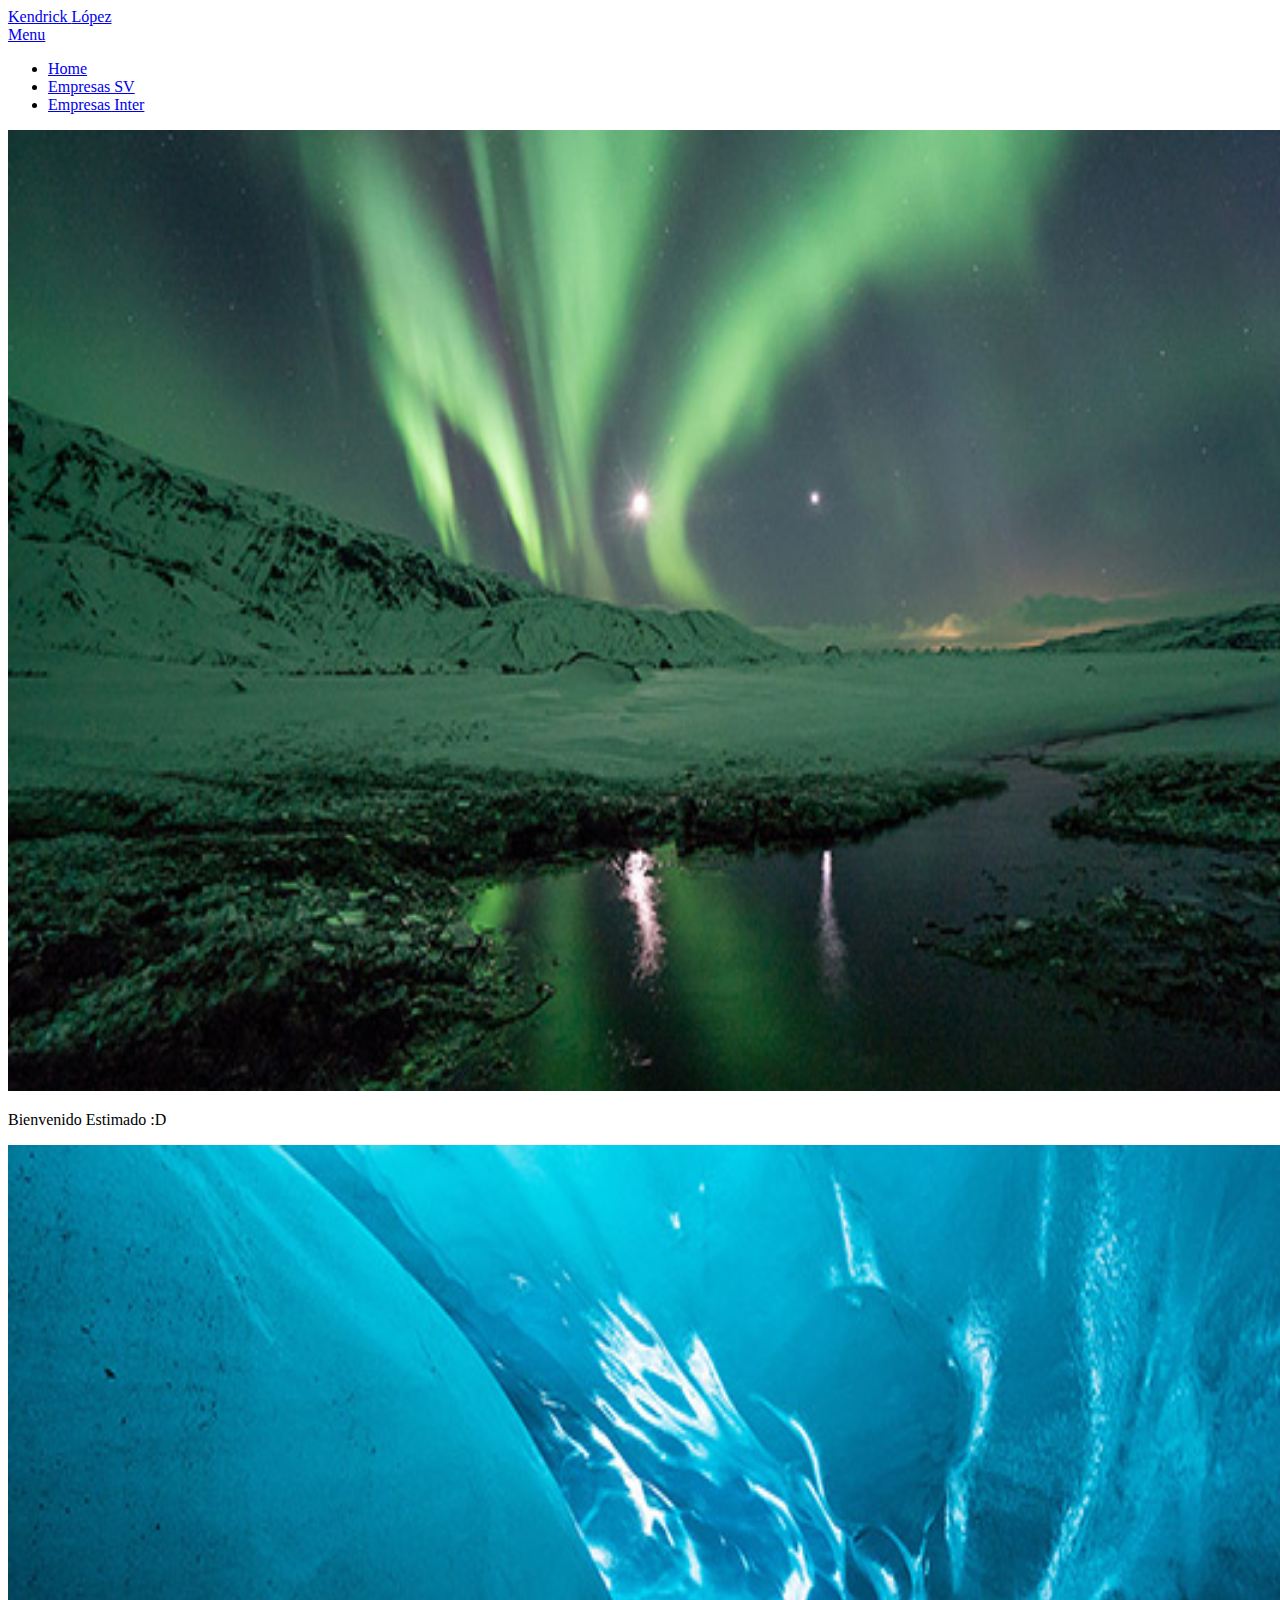
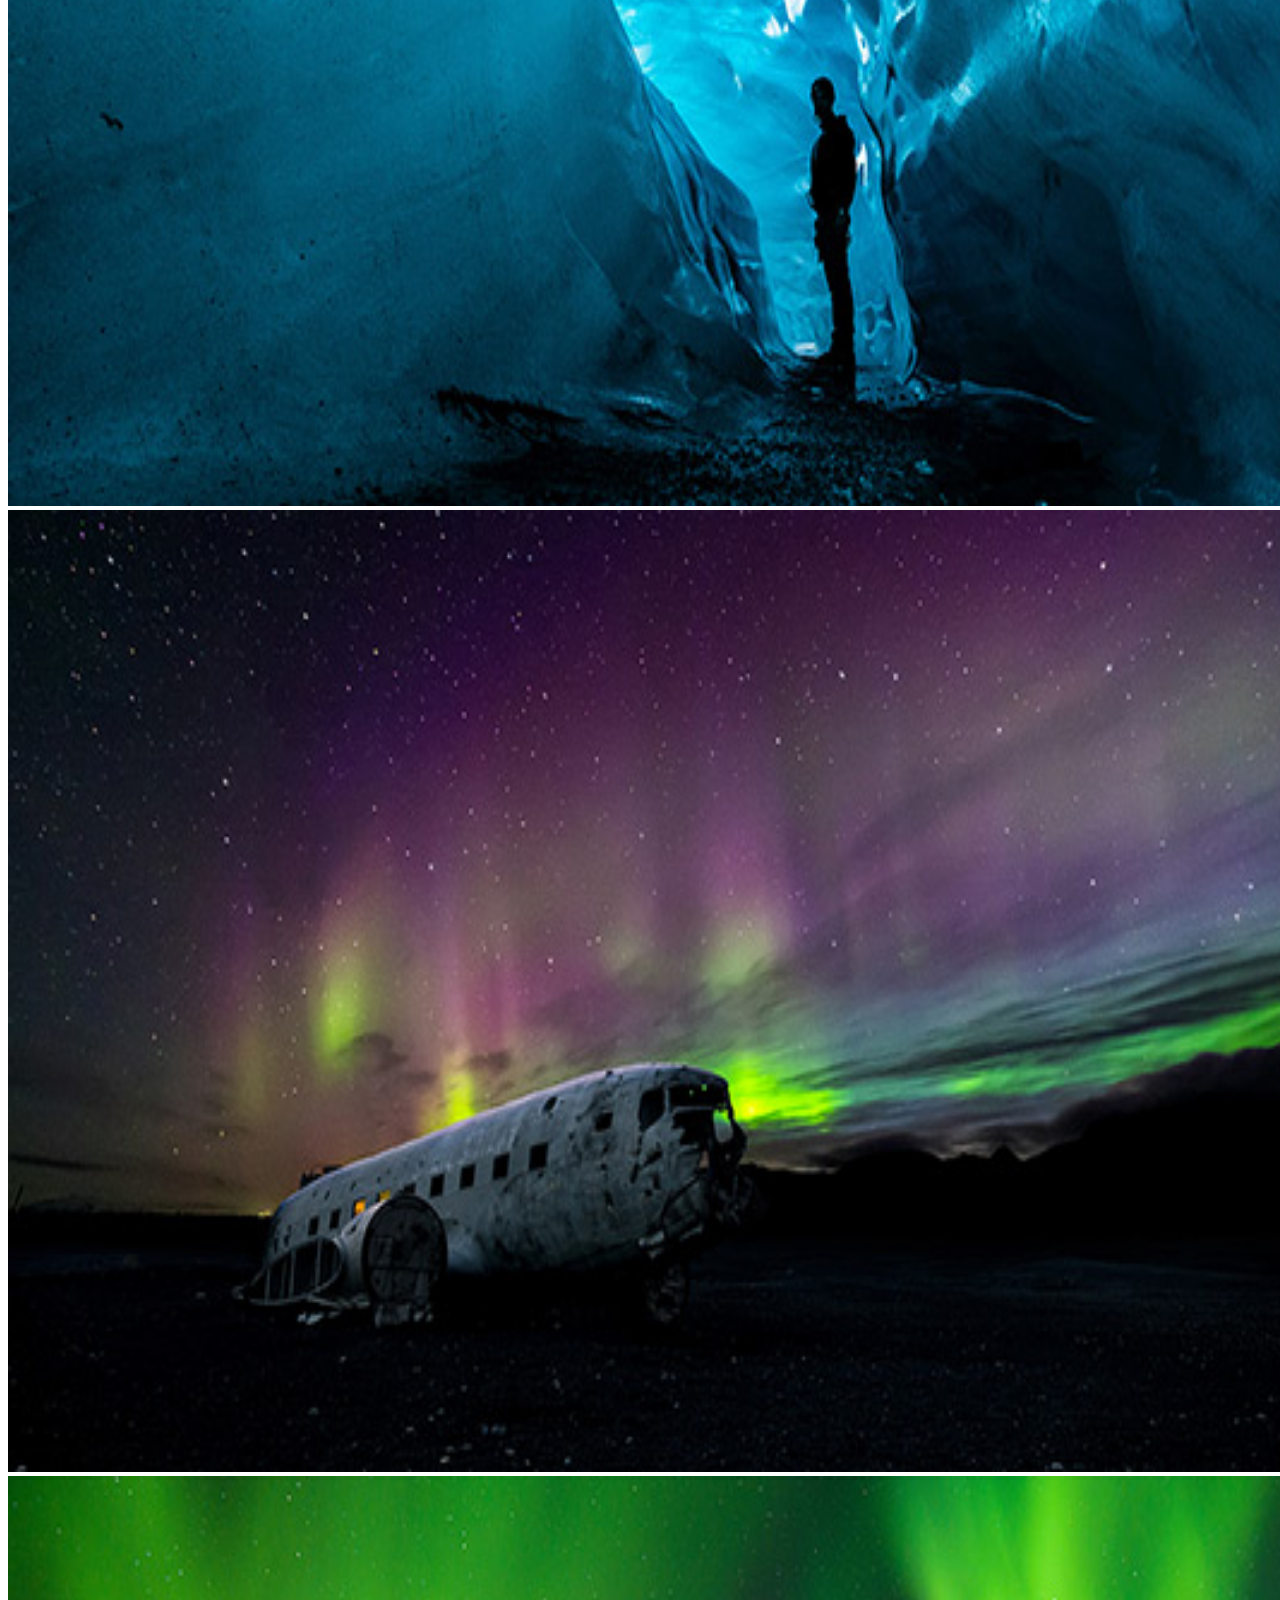
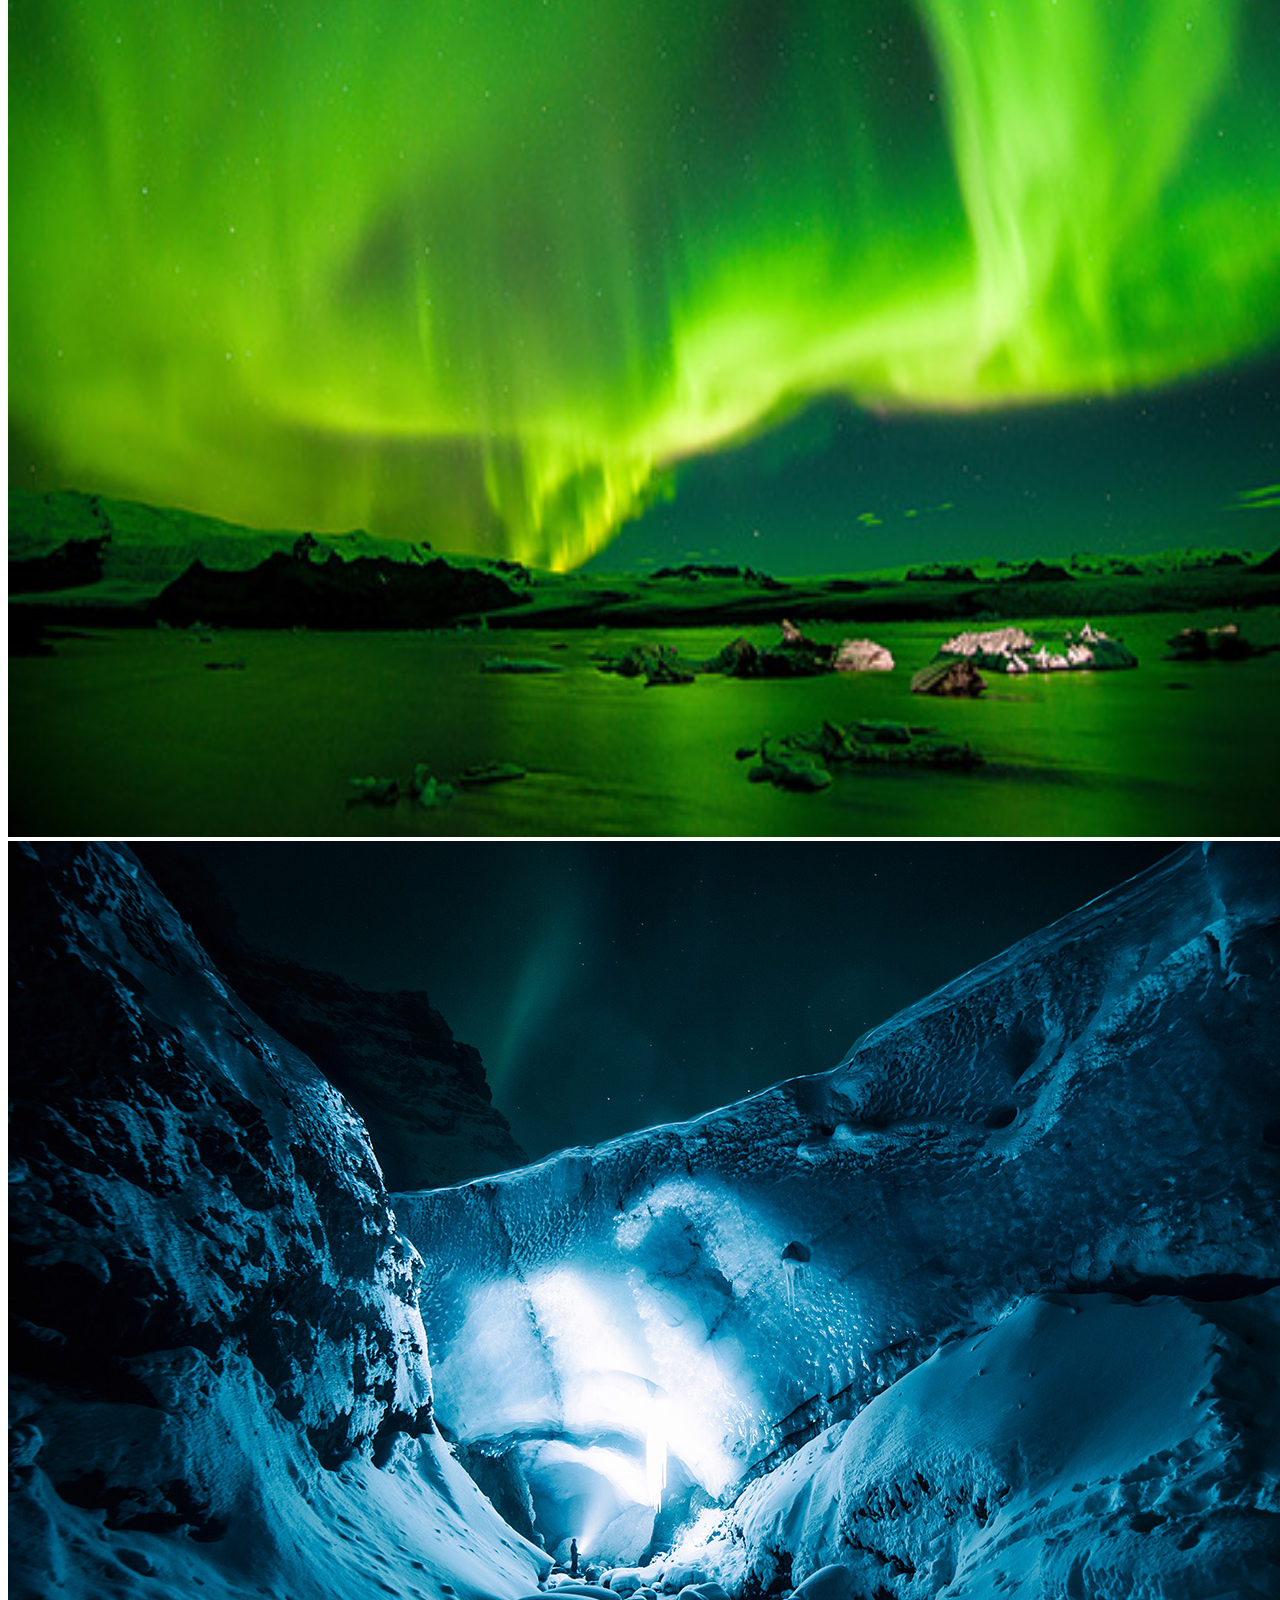
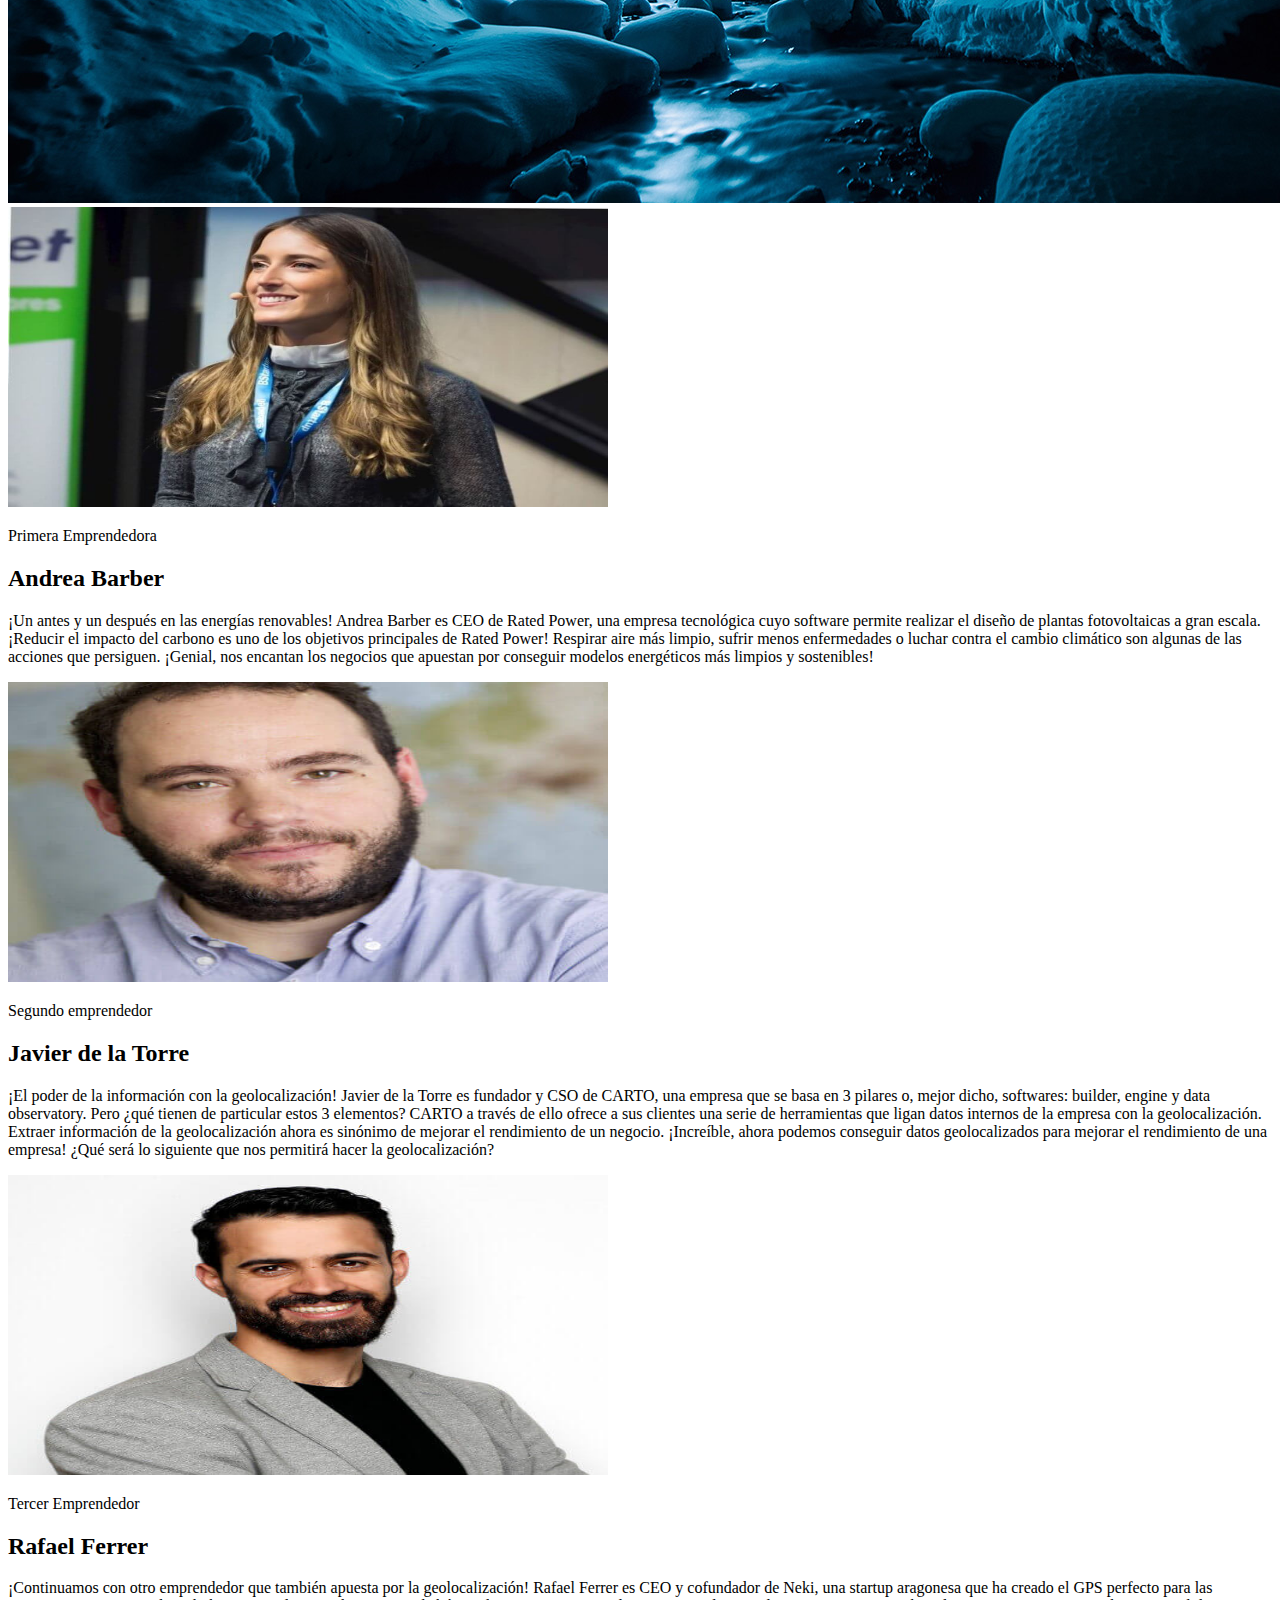
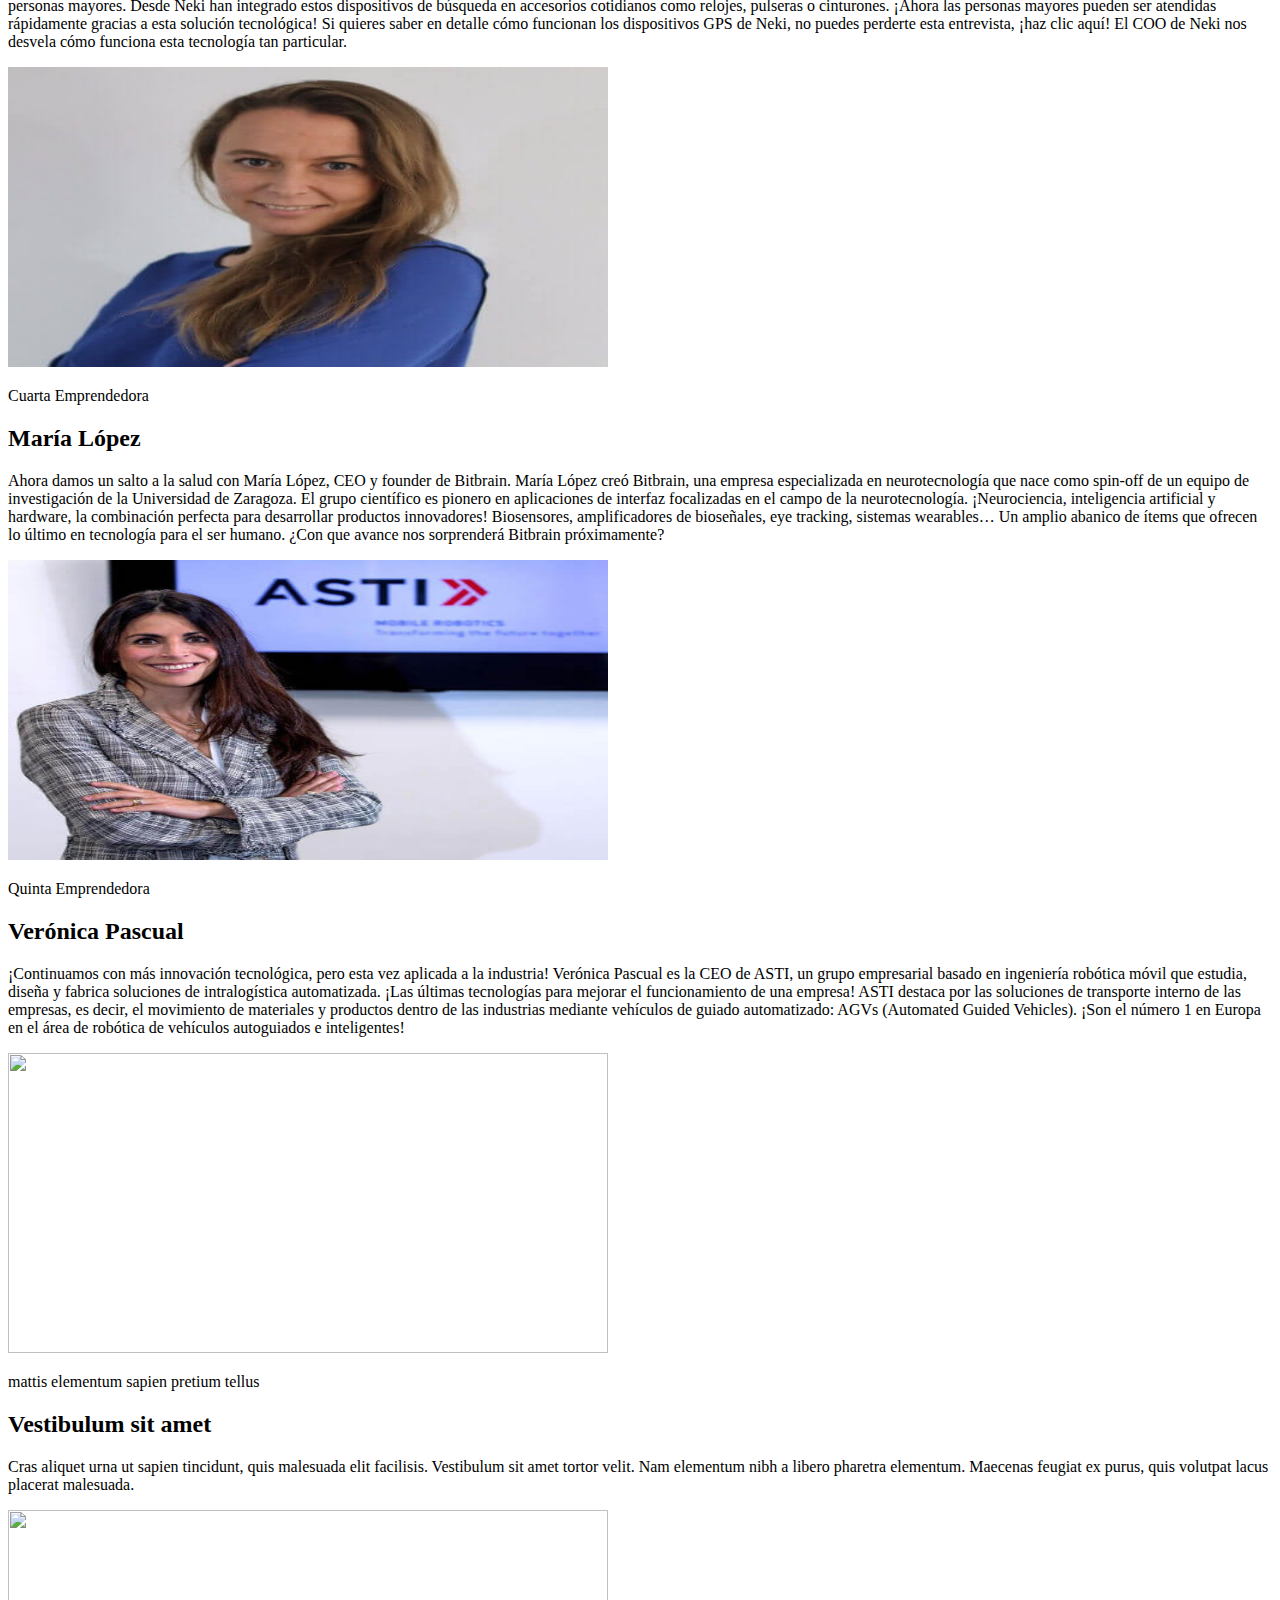
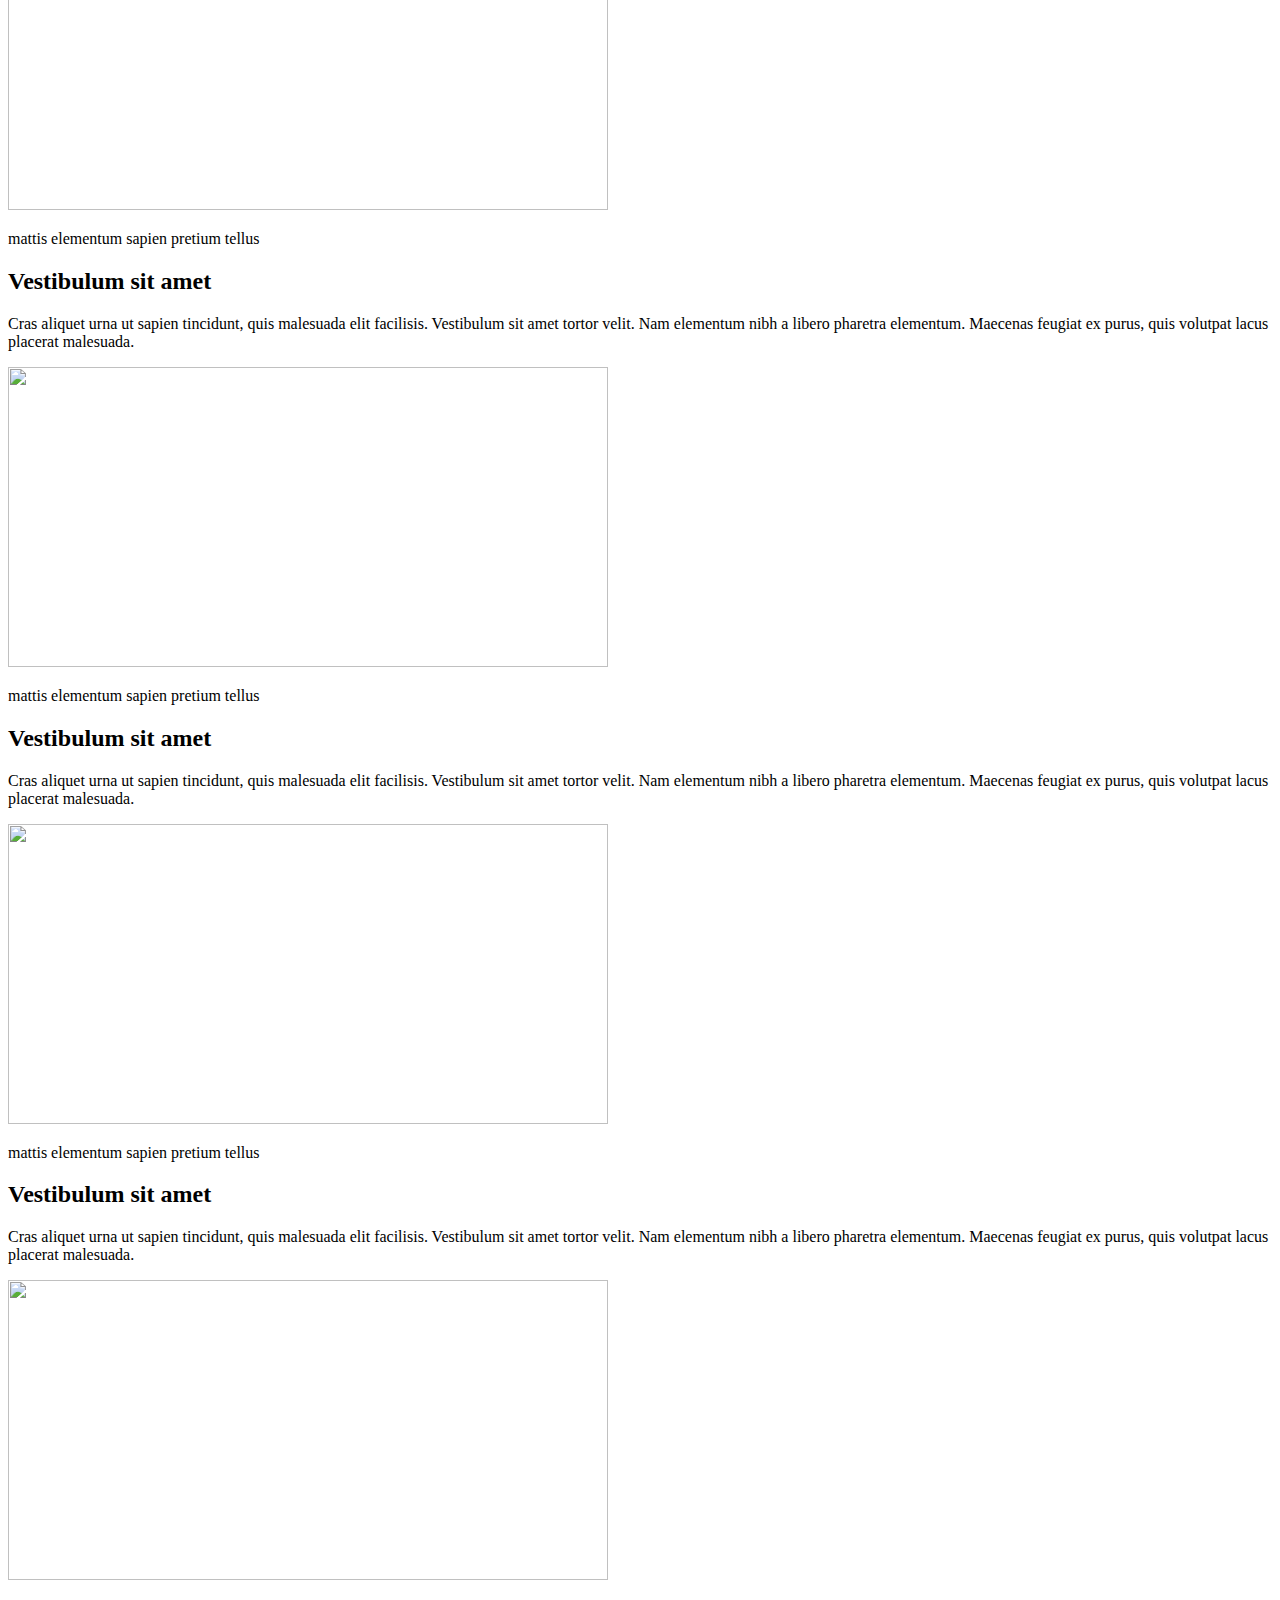
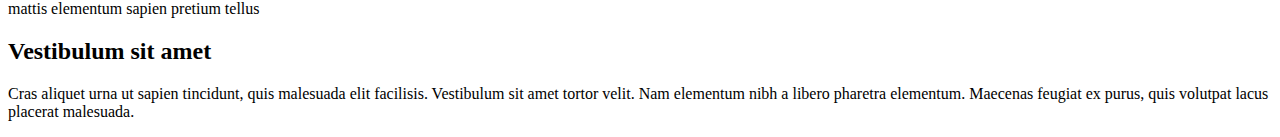
==== index.html @ 0a49c9c1 "Agregue 5 emprendedores" ====
<!DOCTYPE html>
<html lang="en">
<head>
    <meta charset="UTF-8">
    <meta name="viewport" content="width=device-width, initial-scale=1.0">
    <title>Perfil 1</title>
</head>
<body>
    <!-- Header -->
			<header id="header" class="alt"><div class="logo"><a href="index.html">Kendrick <span>López</span></a></div>
				<a href="#menu">Menu</a>
			</header><!-- Nav --><nav id="menu"><ul class="links"><li><a href="index.html">Home</a></li>
					<li><a href="empresasSv.html">Empresas SV</a></li>
					<li><a href="empresarInter.html">Empresas Inter</a></li>
				</ul></nav><!-- Banner --><section class="banner full"><article><img src="img/pic01.jpg" alt="" width="1440" height="961"><div class="inner">
						<header><p>Bienvenido Estimado :D</p>
						</header></div>
				</article><article><img src="img/pic02.jpg" alt="" width="1440" height="961"><div class="inner">
						</div>
				</article><article><img src="img/pic03.jpg" alt="" width="1440" height="962"><div class="inner">
						</div>
				</article><article><img src="img/pic04.jpg" alt="" width="1440" height="961"><div class="inner">
						</div>
				</article><article><img src="img/slide05.jpg" alt="" width="1440" height="962"><div class="inner">
						</div>
				</article></section><!-- One --><section id="one" class="wrapper style2"><div class="inner">
					<div class="grid-style">

						<div>
							<div class="box">
								<div class="image fit">
									<img src="img/andrea.jpg" alt="" width="600" height="300"></div>
								<div class="content">
									<header class="align-center"><p>Primera Emprendedora</p>
										<h2>Andrea Barber</h2>

									</header><p> ¡Un antes y un después en las energías renovables!

                                        Andrea Barber es CEO de Rated Power, una empresa tecnológica cuyo software permite realizar el diseño de plantas fotovoltaicas a gran escala.
                                        
                                        ¡Reducir el impacto del carbono es uno de los objetivos principales de Rated Power! Respirar aire más limpio, sufrir menos enfermedades o luchar contra el cambio climático son algunas de las acciones que persiguen.
                                        
                                        ¡Genial, nos encantan los negocios que apuestan por conseguir modelos energéticos más limpios y sostenibles!</p>
									<footer class="align-center">
									</footer></div>
							</div>
						</div>

						<div>
							<div class="box">
								<div class="image fit">
									<img src="img/javier.jpg" alt="" width="600" height="300"></div>
								<div class="content">
									<header class="align-center"><p>Segundo emprendedor</p>
										<h2>Javier de la Torre</h2>
									</header><p> ¡El poder de la información con la geolocalización!

                                        Javier de la Torre es fundador y CSO de CARTO, una empresa que se basa en 3 pilares o, mejor dicho, softwares: builder, engine y data observatory.
                                        
                                        Pero ¿qué tienen de particular estos 3 elementos? CARTO a través de ello ofrece a sus clientes una serie de herramientas que ligan datos internos de la empresa con la geolocalización.
                                        
                                        Extraer información de la geolocalización ahora es sinónimo de mejorar el rendimiento de un negocio.
                                        
                                        ¡Increíble, ahora podemos conseguir datos geolocalizados para mejorar el rendimiento de una empresa!
                                        
                                        ¿Qué será lo siguiente que nos permitirá hacer la geolocalización?</p>
									<footer class="align-center">
									</footer></div>
							</div>
						</div>

                        <div>
							<div class="box">
								<div class="image fit">
									<img src="img/rafael.jpg" alt="" width="600" height="300"></div>
								<div class="content">
									<header class="align-center"><p>Tercer Emprendedor</p>
										<h2>Rafael Ferrer</h2>
									</header><p> ¡Continuamos con otro emprendedor que también apuesta por la geolocalización!

                                        Rafael Ferrer es CEO y cofundador de Neki, una startup aragonesa que ha creado el GPS perfecto para las personas mayores.
                                        
                                        Desde Neki han integrado estos dispositivos de búsqueda en accesorios cotidianos como relojes, pulseras o cinturones.
                                        
                                        ¡Ahora las personas mayores pueden ser atendidas rápidamente gracias a esta solución tecnológica!
                                        
                                        Si quieres saber en detalle cómo funcionan los dispositivos GPS de Neki, no puedes perderte esta entrevista, ¡haz clic aquí! El COO de Neki nos desvela cómo funciona esta tecnología tan particular.</p>
									<footer class="align-center">
									</footer></div>
							</div>
						</div>

                        <div>
							<div class="box">
								<div class="image fit">
									<img src="img/María.jpg" alt="" width="600" height="300"></div>
								<div class="content">
									<header class="align-center"><p>Cuarta Emprendedora</p>
										<h2>María López</h2>
									</header><p> Ahora damos un salto a la salud con María López, CEO y founder de Bitbrain.

                                        María López creó Bitbrain, una empresa especializada en neurotecnología que nace como spin-off de un equipo de investigación de la Universidad de Zaragoza.
                                        
                                        El grupo científico es pionero en aplicaciones de interfaz focalizadas en el campo de la neurotecnología.
                                        
                                        ¡Neurociencia, inteligencia artificial y hardware, la combinación perfecta para desarrollar productos innovadores!
                                        
                                        Biosensores, amplificadores de bioseñales, eye tracking, sistemas wearables… Un amplio abanico de ítems que ofrecen lo último en tecnología para el ser humano.
                                        
                                        ¿Con que avance nos sorprenderá Bitbrain próximamente?</p>
									<footer class="align-center">
									</footer></div>
							</div>
						</div>

                        <div>
							<div class="box">
								<div class="image fit">
									<img src="img/Veronica.jpg" alt="" width="600" height="300"></div>
								<div class="content">
									<header class="align-center"><p>Quinta Emprendedora</p>
										<h2>Verónica Pascual</h2>
									</header><p> ¡Continuamos con más innovación tecnológica, pero esta vez aplicada a la industria!

                                        Verónica Pascual es la CEO de ASTI, un grupo empresarial basado en ingeniería robótica móvil que estudia, diseña y fabrica soluciones de intralogística automatizada.
                                        
                                        ¡Las últimas tecnologías para mejorar el funcionamiento de una empresa!
                                        
                                        ASTI destaca por las soluciones de transporte interno de las empresas, es decir, el movimiento de materiales y productos dentro de las industrias mediante vehículos de guiado automatizado: AGVs (Automated Guided Vehicles).
                                        
                                        ¡Son el número 1 en Europa en el área de robótica de vehículos autoguiados e inteligentes!</p>
									<footer class="align-center">
									</footer></div>
							</div>
						</div>

                        <div>
							<div class="box">
								<div class="image fit">
									<img src="images/pic03.jpg" alt="" width="600" height="300"></div>
								<div class="content">
									<header class="align-center"><p>mattis elementum sapien pretium tellus</p>
										<h2>Vestibulum sit amet</h2>
									</header><p> Cras aliquet urna ut sapien tincidunt, quis malesuada elit facilisis. Vestibulum sit amet tortor velit. Nam elementum nibh a libero pharetra elementum. Maecenas feugiat ex purus, quis volutpat lacus placerat malesuada.</p>
									<footer class="align-center">
									</footer></div>
							</div>
						</div>

                        <div>
							<div class="box">
								<div class="image fit">
									<img src="images/pic03.jpg" alt="" width="600" height="300"></div>
								<div class="content">
									<header class="align-center"><p>mattis elementum sapien pretium tellus</p>
										<h2>Vestibulum sit amet</h2>
									</header><p> Cras aliquet urna ut sapien tincidunt, quis malesuada elit facilisis. Vestibulum sit amet tortor velit. Nam elementum nibh a libero pharetra elementum. Maecenas feugiat ex purus, quis volutpat lacus placerat malesuada.</p>
									<footer class="align-center">
									</footer></div>
							</div>
						</div>

                        <div>
							<div class="box">
								<div class="image fit">
									<img src="images/pic03.jpg" alt="" width="600" height="300"></div>
								<div class="content">
									<header class="align-center"><p>mattis elementum sapien pretium tellus</p>
										<h2>Vestibulum sit amet</h2>
									</header><p> Cras aliquet urna ut sapien tincidunt, quis malesuada elit facilisis. Vestibulum sit amet tortor velit. Nam elementum nibh a libero pharetra elementum. Maecenas feugiat ex purus, quis volutpat lacus placerat malesuada.</p>
									<footer class="align-center">
									</footer></div>
							</div>
						</div>

                        <div>
							<div class="box">
								<div class="image fit">
									<img src="images/pic03.jpg" alt="" width="600" height="300"></div>
								<div class="content">
									<header class="align-center"><p>mattis elementum sapien pretium tellus</p>
										<h2>Vestibulum sit amet</h2>
									</header><p> Cras aliquet urna ut sapien tincidunt, quis malesuada elit facilisis. Vestibulum sit amet tortor velit. Nam elementum nibh a libero pharetra elementum. Maecenas feugiat ex purus, quis volutpat lacus placerat malesuada.</p>
									<footer class="align-center">
									</footer></div>
							</div>
						</div>

                        <div>
							<div class="box">
								<div class="image fit">
									<img src="images/pic03.jpg" alt="" width="600" height="300"></div>
								<div class="content">
									<header class="align-center"><p>mattis elementum sapien pretium tellus</p>
										<h2>Vestibulum sit amet</h2>
									</header><p> Cras aliquet urna ut sapien tincidunt, quis malesuada elit facilisis. Vestibulum sit amet tortor velit. Nam elementum nibh a libero pharetra elementum. Maecenas feugiat ex purus, quis volutpat lacus placerat malesuada.</p>
									<footer class="align-center">
									</footer></div>
							</div>
						</div>

					</div>
				</div>
			</section>
</body>
</html>
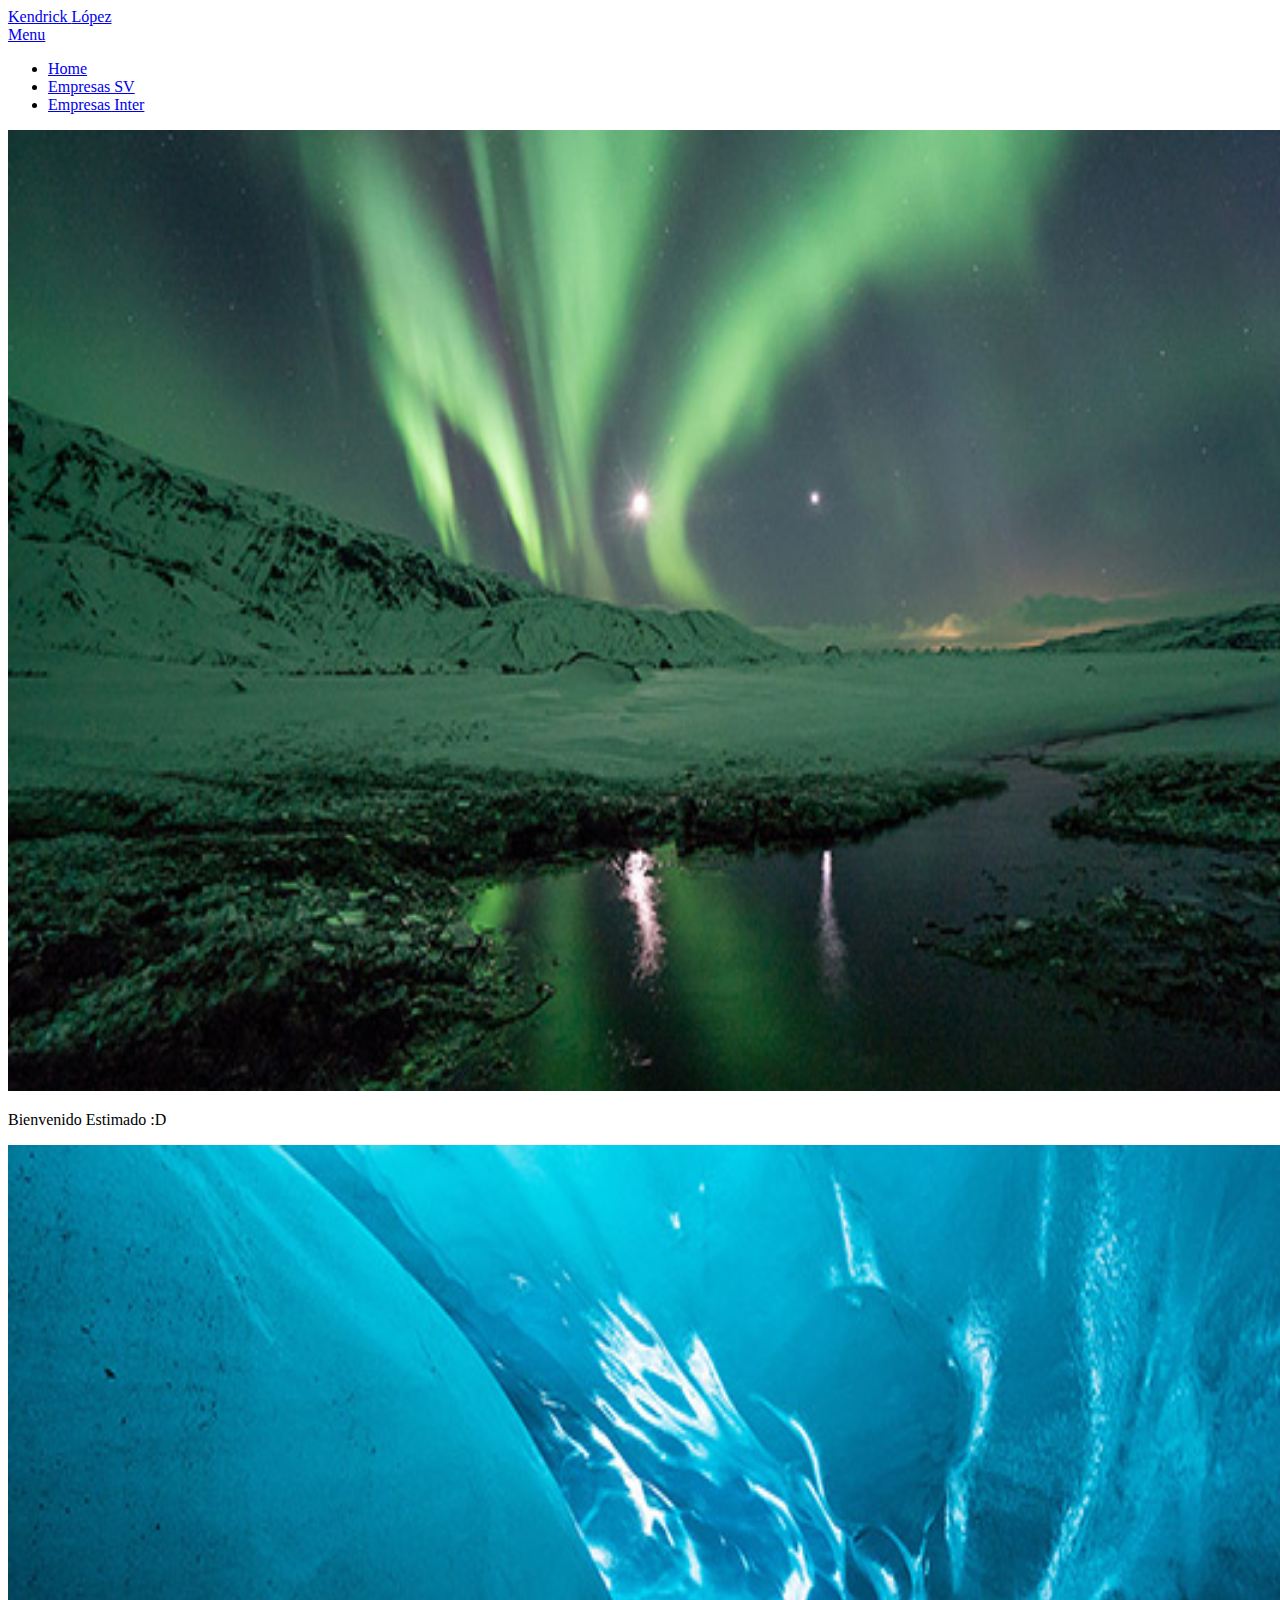
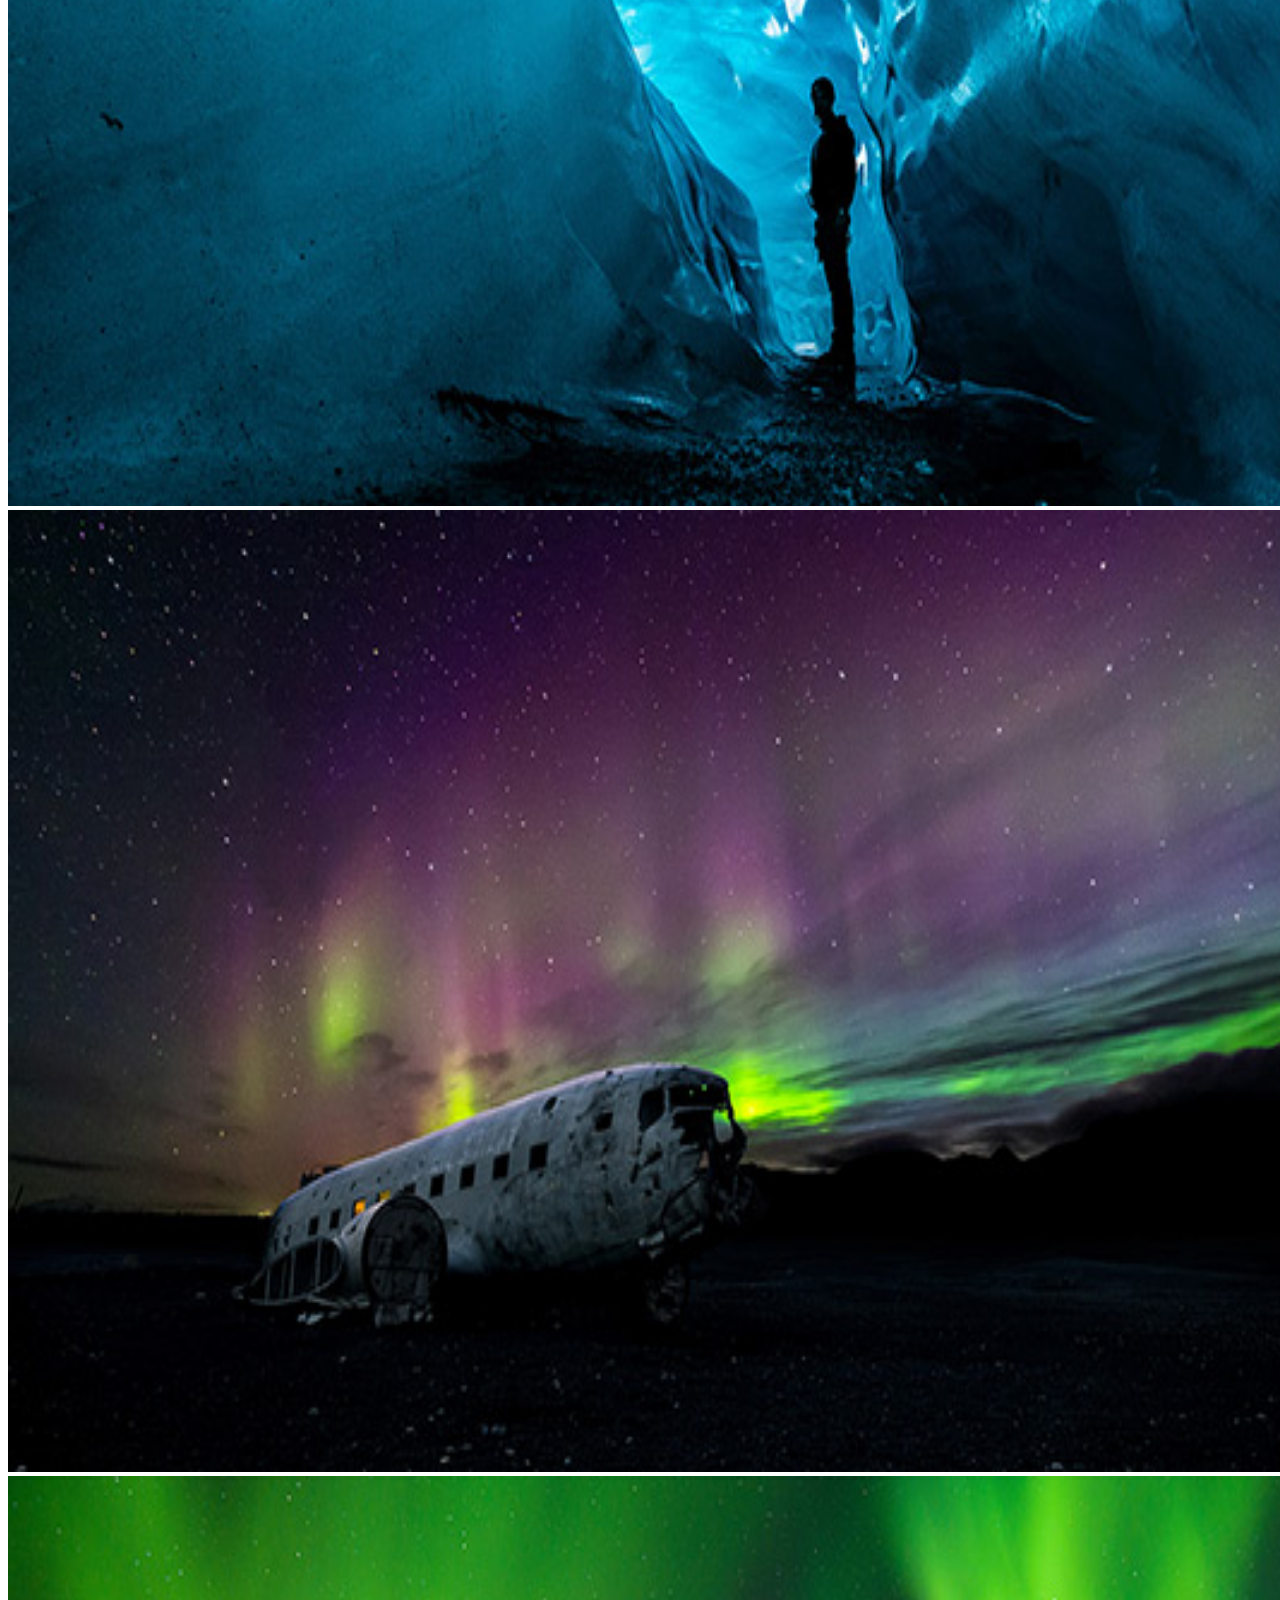
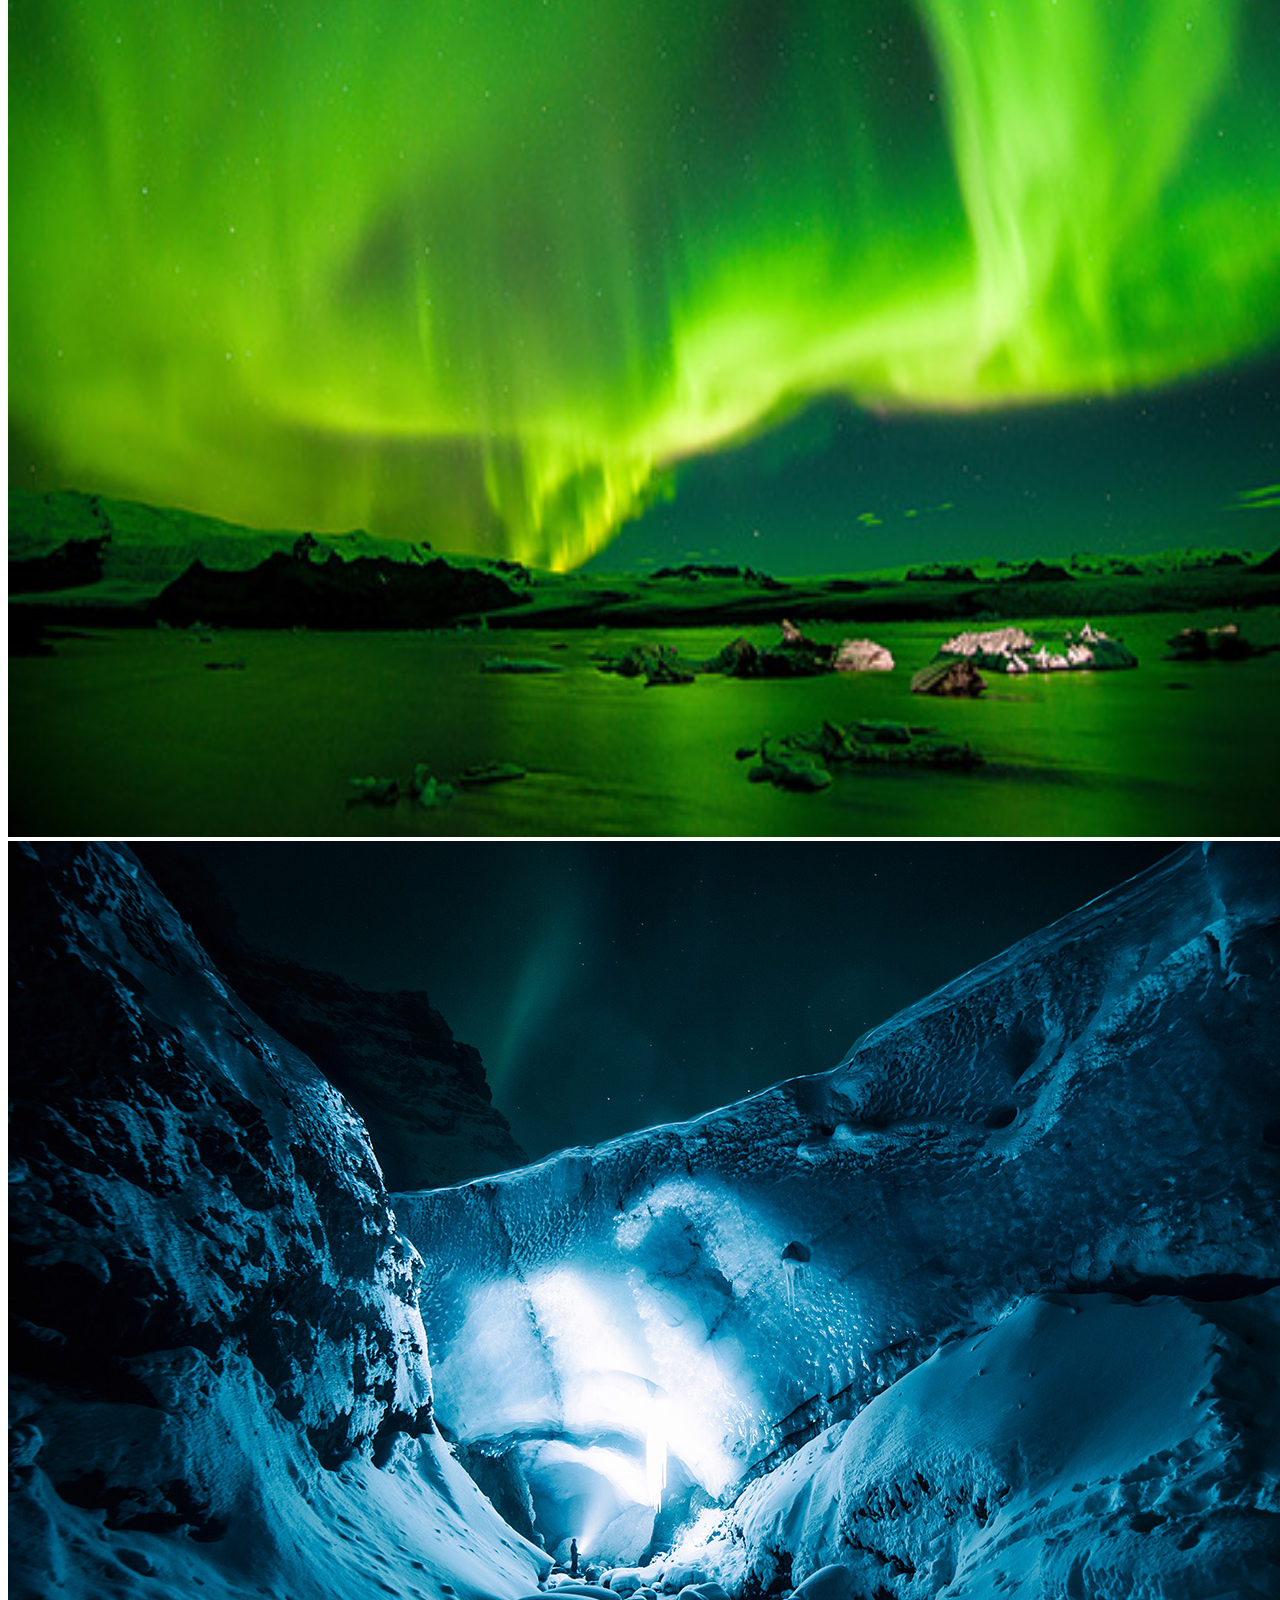
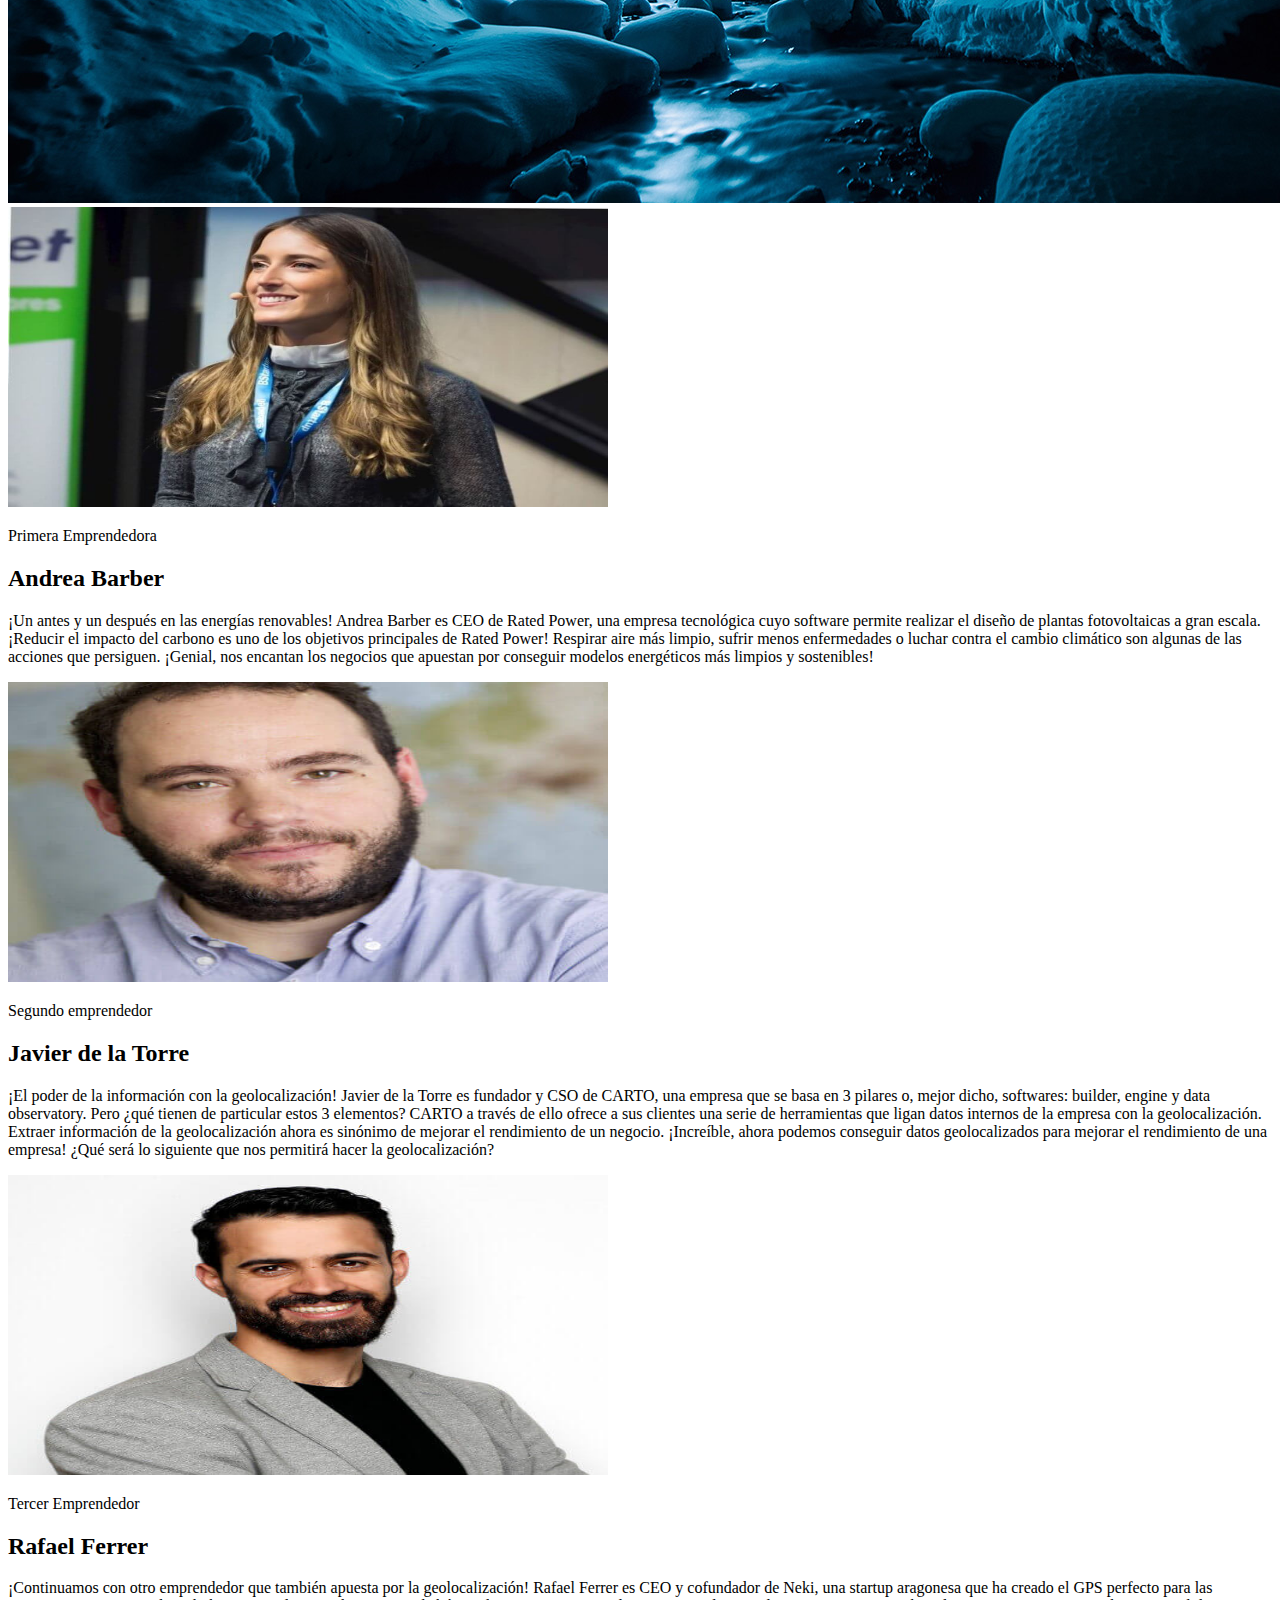
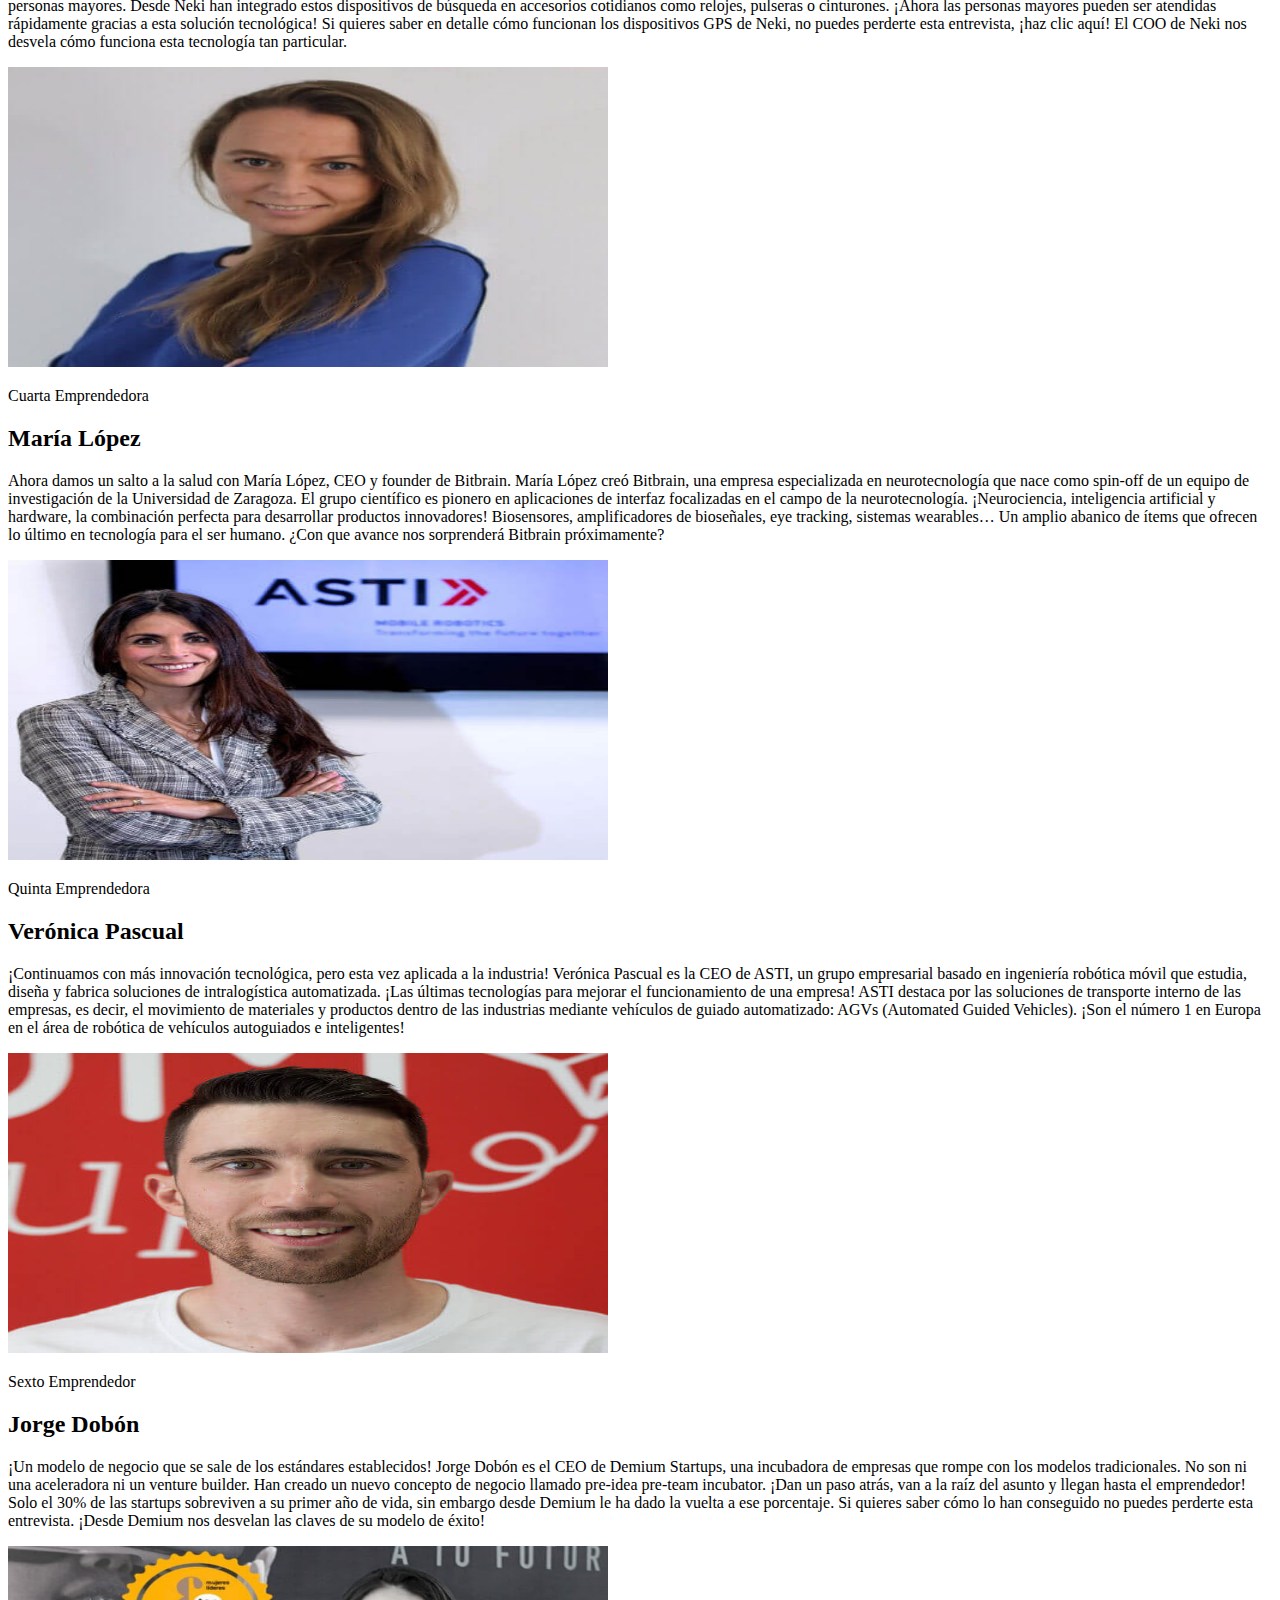
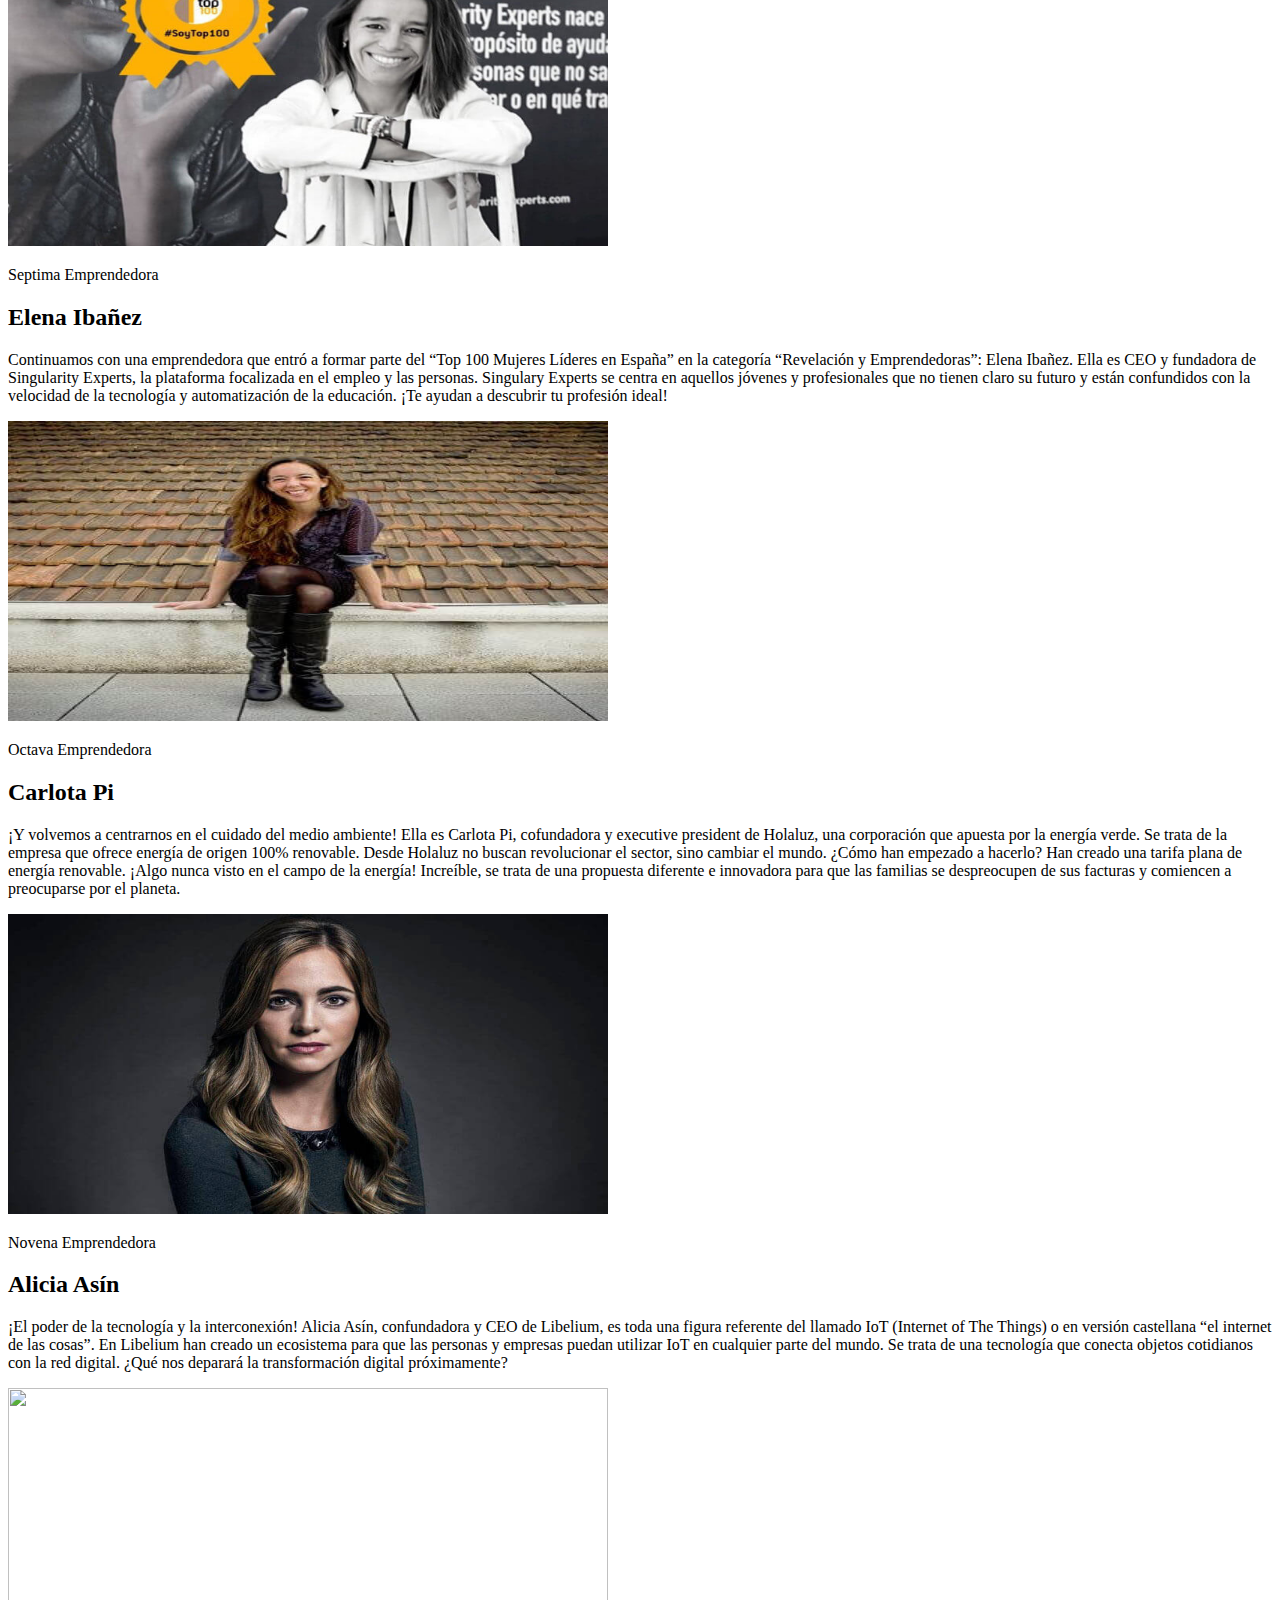
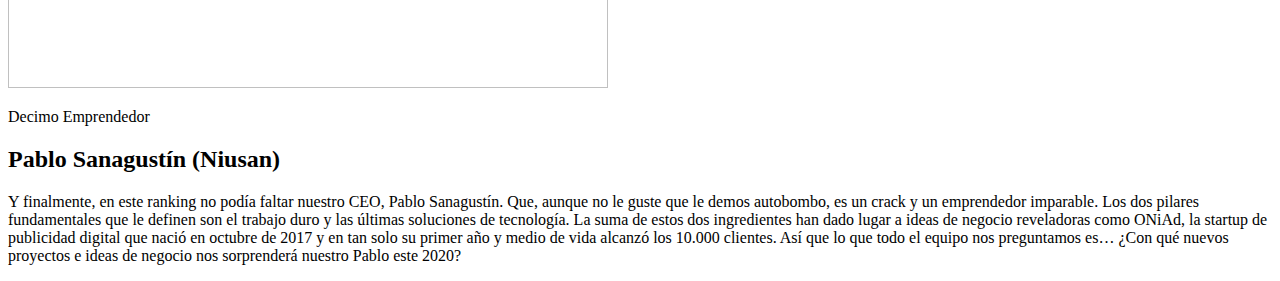
==== commit 0e652e4e: "Agregue otros 5 Emp" ====
--- a/index.html
+++ b/index.html
@@ -137,63 +137,97 @@
                         <div>
 							<div class="box">
 								<div class="image fit">
+									<img src="img/jorge.jpg" alt="" width="600" height="300"></div>
+								<div class="content">
+									<header class="align-center"><p>Sexto Emprendedor</p>
+										<h2>Jorge Dobón</h2>
+									</header><p> ¡Un modelo de negocio que se sale de los estándares establecidos!
+
+                                        Jorge Dobón es el CEO de Demium Startups, una incubadora de empresas que rompe con los modelos tradicionales.
+                                        
+                                        No son ni una aceleradora ni un venture builder. Han creado un nuevo concepto de negocio llamado pre-idea pre-team incubator. ¡Dan un paso atrás, van a la raíz del asunto y llegan hasta el emprendedor!
+                                        
+                                        Solo el 30% de las startups sobreviven a su primer año de vida, sin embargo desde Demium le ha dado la vuelta a ese porcentaje.
+                                        
+                                        Si quieres saber cómo lo han conseguido no puedes perderte esta entrevista. ¡Desde Demium nos desvelan las claves de su modelo de éxito!</p>
+									<footer class="align-center">
+									</footer></div>
+							</div>
+						</div>
+
+                        <div>
+							<div class="box">
+								<div class="image fit">
+									<img src="img/Elena.jpg" alt="" width="600" height="300"></div>
+								<div class="content">
+									<header class="align-center"><p>Septima Emprendedora</p>
+										<h2>Elena Ibañez</h2>
+									</header><p> Continuamos con una emprendedora que entró a formar parte del “Top 100 Mujeres Líderes en España” en la categoría “Revelación y Emprendedoras”: Elena Ibañez.
+
+                                        Ella es CEO y fundadora de Singularity Experts, la plataforma focalizada en el empleo y las personas.
+                                        
+                                        Singulary Experts se centra en aquellos jóvenes y profesionales que no tienen claro su futuro y están confundidos con la velocidad de la tecnología y automatización de la educación. ¡Te ayudan a descubrir tu profesión ideal!</p>
+									<footer class="align-center">
+									</footer></div>
+							</div>
+						</div>
+
+                        <div>
+							<div class="box">
+								<div class="image fit">
+									<img src="img/Carlota.jpeg" alt="" width="600" height="300"></div>
+								<div class="content">
+									<header class="align-center"><p>Octava Emprendedora</p>
+										<h2>Carlota Pi</h2>
+									</header><p> ¡Y volvemos a centrarnos en el cuidado del medio ambiente!
+
+                                        Ella es Carlota Pi, cofundadora y executive president de Holaluz, una corporación que apuesta por la energía verde.
+                                        
+                                        Se trata de la empresa que ofrece energía de origen 100% renovable.
+                                        
+                                        Desde Holaluz no buscan revolucionar el sector, sino cambiar el mundo.
+                                        
+                                        ¿Cómo han empezado a hacerlo? Han creado una tarifa plana de energía renovable. ¡Algo nunca visto en el campo de la energía!
+                                        
+                                        Increíble, se trata de una propuesta diferente e innovadora para que las familias se despreocupen de sus facturas y comiencen a preocuparse por el planeta.</p>
+									<footer class="align-center">
+									</footer></div>
+							</div>
+						</div>
+
+                        <div>
+							<div class="box">
+								<div class="image fit">
+									<img src="img/Alicia.jpg" alt="" width="600" height="300"></div>
+								<div class="content">
+									<header class="align-center"><p>Novena Emprendedora</p>
+										<h2>Alicia Asín</h2>
+									</header><p> ¡El poder de la tecnología y la interconexión!
+
+                                        Alicia Asín, confundadora y CEO de Libelium, es toda una figura referente del llamado IoT (Internet of The Things) o en versión castellana “el internet de las cosas”.
+                                        
+                                        En Libelium han creado un ecosistema para que las personas y empresas puedan utilizar IoT en cualquier parte del mundo. Se trata de una tecnología que conecta objetos cotidianos con la red digital.
+                                        
+                                        ¿Qué nos deparará la transformación digital próximamente?</p>
+									<footer class="align-center">
+									</footer></div>
+							</div>
+						</div>
+
+                        <div>
+							<div class="box">
+								<div class="image fit">
 									<img src="images/pic03.jpg" alt="" width="600" height="300"></div>
 								<div class="content">
-									<header class="align-center"><p>mattis elementum sapien pretium tellus</p>
-										<h2>Vestibulum sit amet</h2>
-									</header><p> Cras aliquet urna ut sapien tincidunt, quis malesuada elit facilisis. Vestibulum sit amet tortor velit. Nam elementum nibh a libero pharetra elementum. Maecenas feugiat ex purus, quis volutpat lacus placerat malesuada.</p>
-									<footer class="align-center">
-									</footer></div>
-							</div>
-						</div>
-
-                        <div>
-							<div class="box">
-								<div class="image fit">
-									<img src="images/pic03.jpg" alt="" width="600" height="300"></div>
-								<div class="content">
-									<header class="align-center"><p>mattis elementum sapien pretium tellus</p>
-										<h2>Vestibulum sit amet</h2>
-									</header><p> Cras aliquet urna ut sapien tincidunt, quis malesuada elit facilisis. Vestibulum sit amet tortor velit. Nam elementum nibh a libero pharetra elementum. Maecenas feugiat ex purus, quis volutpat lacus placerat malesuada.</p>
-									<footer class="align-center">
-									</footer></div>
-							</div>
-						</div>
-
-                        <div>
-							<div class="box">
-								<div class="image fit">
-									<img src="images/pic03.jpg" alt="" width="600" height="300"></div>
-								<div class="content">
-									<header class="align-center"><p>mattis elementum sapien pretium tellus</p>
-										<h2>Vestibulum sit amet</h2>
-									</header><p> Cras aliquet urna ut sapien tincidunt, quis malesuada elit facilisis. Vestibulum sit amet tortor velit. Nam elementum nibh a libero pharetra elementum. Maecenas feugiat ex purus, quis volutpat lacus placerat malesuada.</p>
-									<footer class="align-center">
-									</footer></div>
-							</div>
-						</div>
-
-                        <div>
-							<div class="box">
-								<div class="image fit">
-									<img src="images/pic03.jpg" alt="" width="600" height="300"></div>
-								<div class="content">
-									<header class="align-center"><p>mattis elementum sapien pretium tellus</p>
-										<h2>Vestibulum sit amet</h2>
-									</header><p> Cras aliquet urna ut sapien tincidunt, quis malesuada elit facilisis. Vestibulum sit amet tortor velit. Nam elementum nibh a libero pharetra elementum. Maecenas feugiat ex purus, quis volutpat lacus placerat malesuada.</p>
-									<footer class="align-center">
-									</footer></div>
-							</div>
-						</div>
-
-                        <div>
-							<div class="box">
-								<div class="image fit">
-									<img src="images/pic03.jpg" alt="" width="600" height="300"></div>
-								<div class="content">
-									<header class="align-center"><p>mattis elementum sapien pretium tellus</p>
-										<h2>Vestibulum sit amet</h2>
-									</header><p> Cras aliquet urna ut sapien tincidunt, quis malesuada elit facilisis. Vestibulum sit amet tortor velit. Nam elementum nibh a libero pharetra elementum. Maecenas feugiat ex purus, quis volutpat lacus placerat malesuada.</p>
+									<header class="align-center"><p>Decimo Emprendedor</p>
+										<h2>Pablo Sanagustín (Niusan)</h2>
+									</header><p> Y finalmente, en este ranking no podía faltar nuestro CEO, Pablo Sanagustín. Que, aunque no le guste que le demos autobombo, es un crack y un emprendedor imparable.
+
+                                        Los dos pilares fundamentales que le definen son el trabajo duro y las últimas soluciones de tecnología.
+                                        
+                                        La suma de estos dos ingredientes han dado lugar a ideas de negocio reveladoras como ONiAd, la startup de publicidad digital que nació en octubre de 2017 y en tan solo su primer año y medio de vida alcanzó los 10.000 clientes.
+                                        
+                                        Así que lo que todo el equipo nos preguntamos es… ¿Con qué nuevos proyectos e ideas de negocio nos sorprenderá nuestro Pablo este 2020?</p>
 									<footer class="align-center">
 									</footer></div>
 							</div>
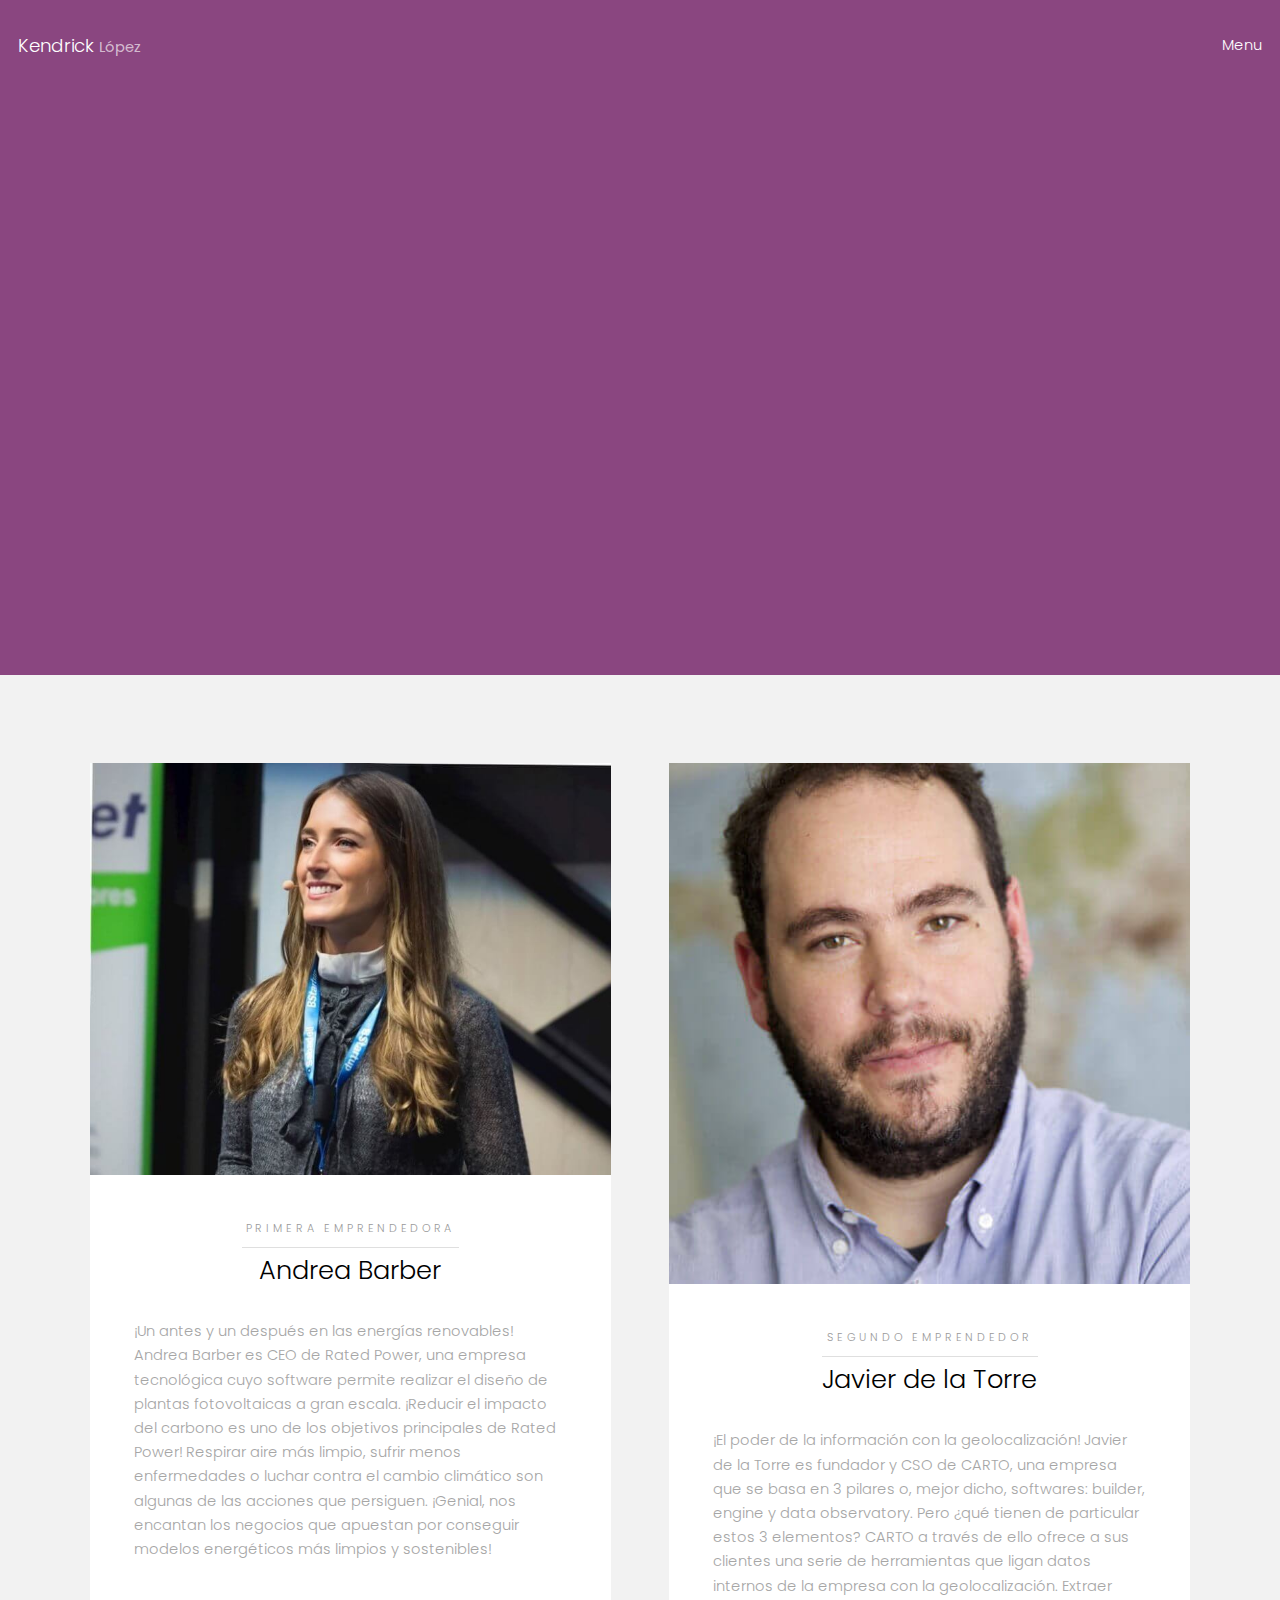
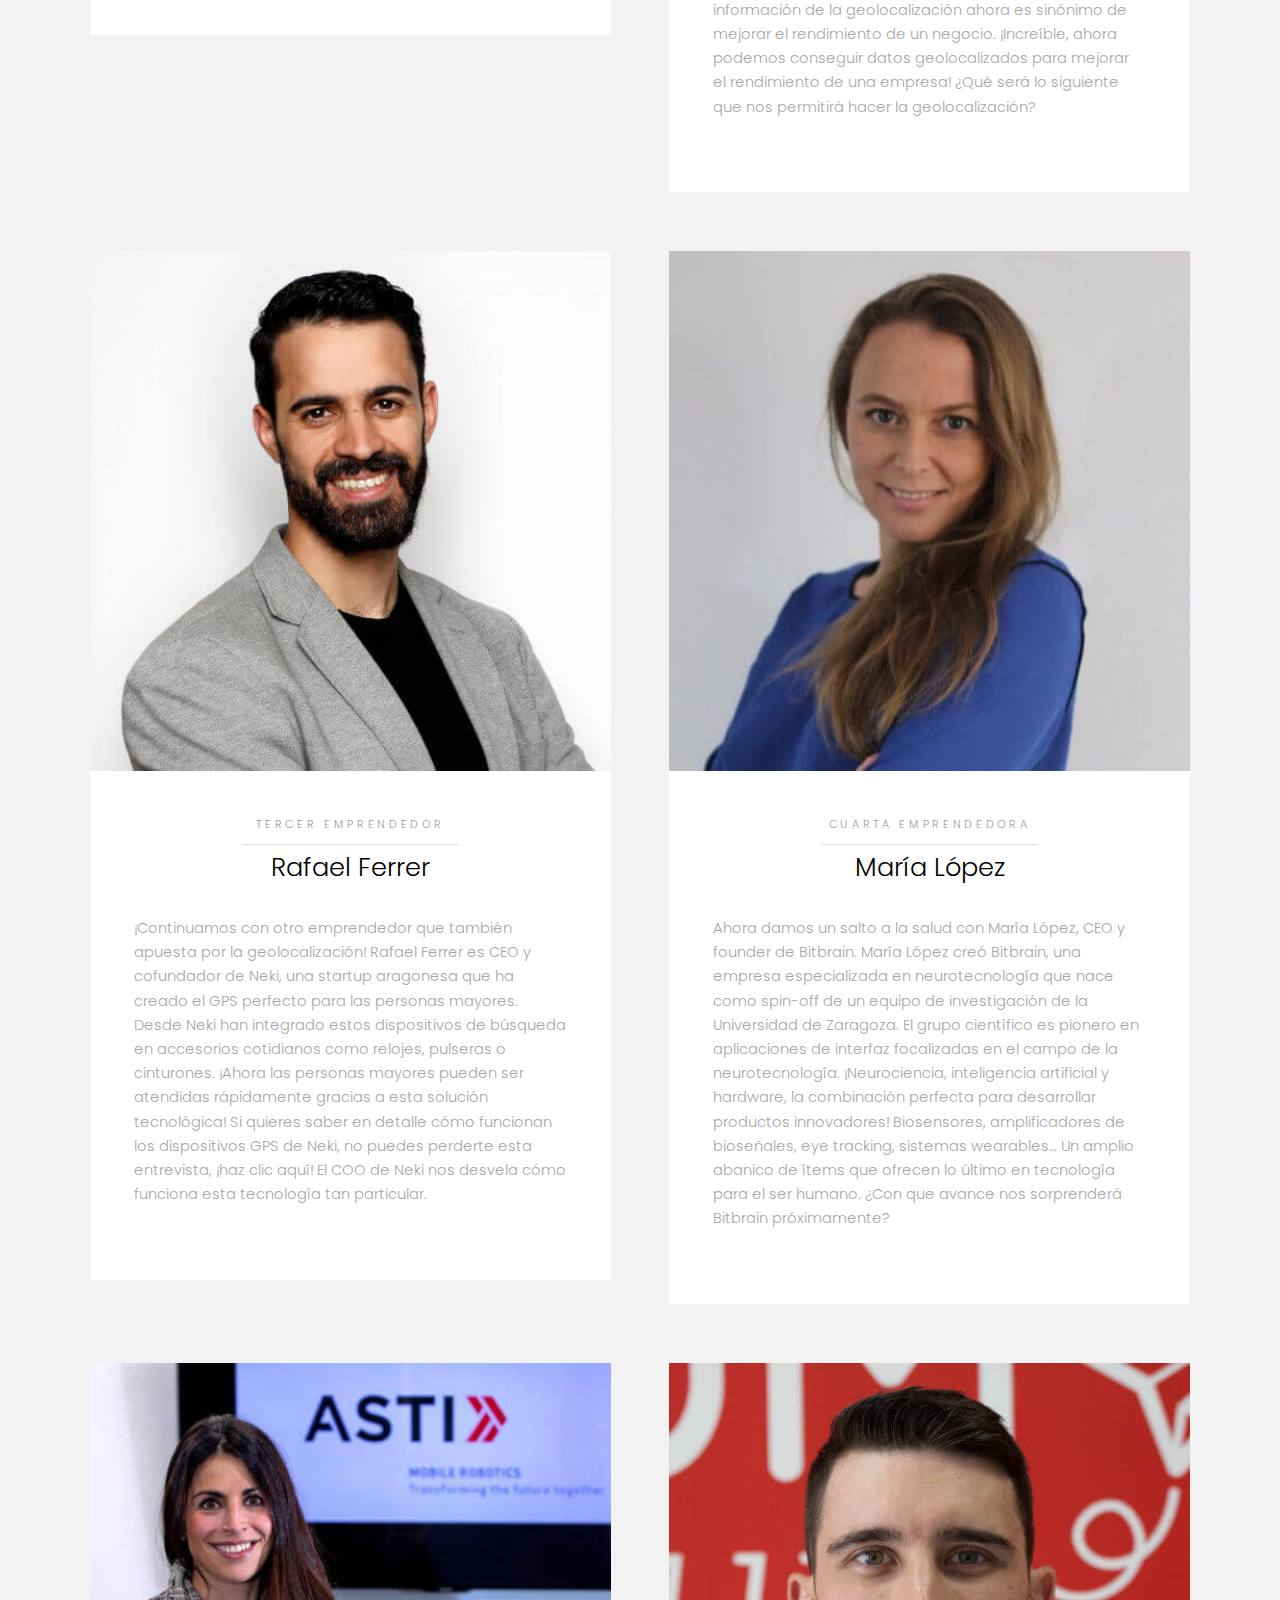
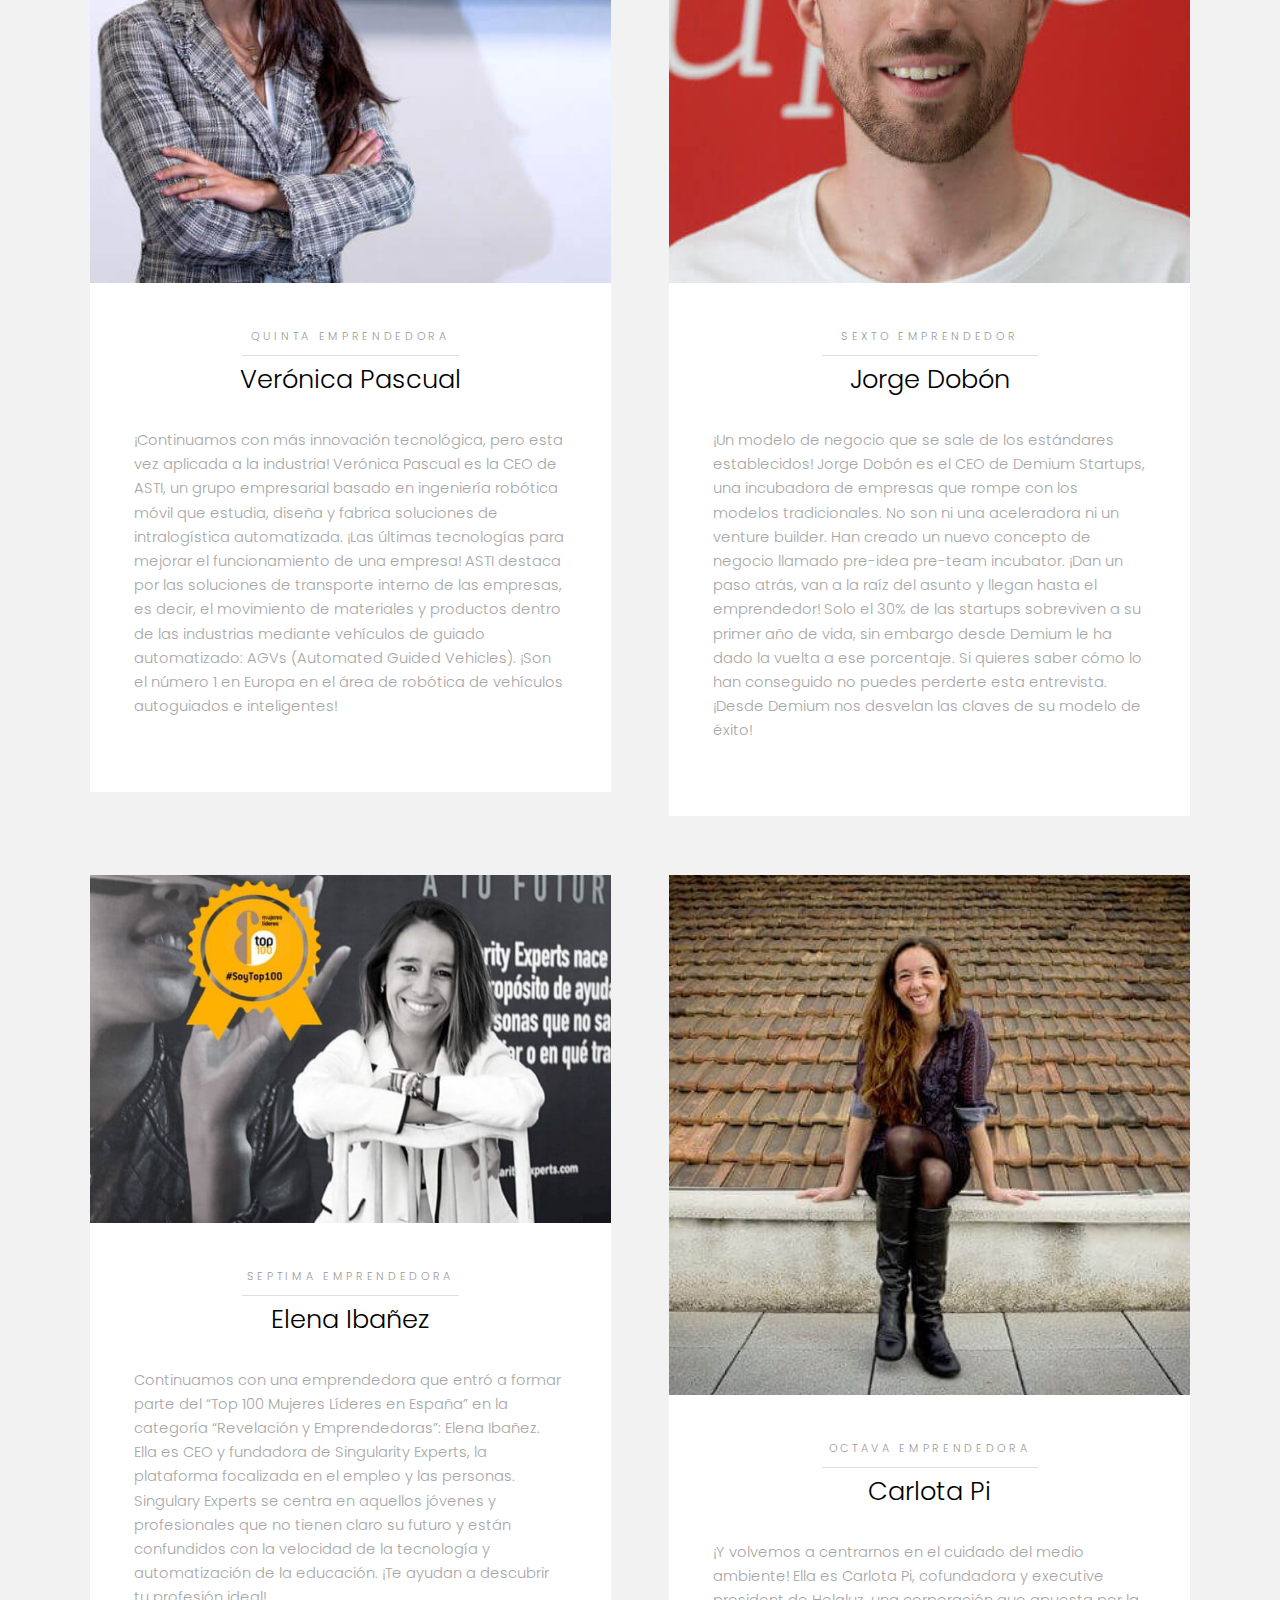
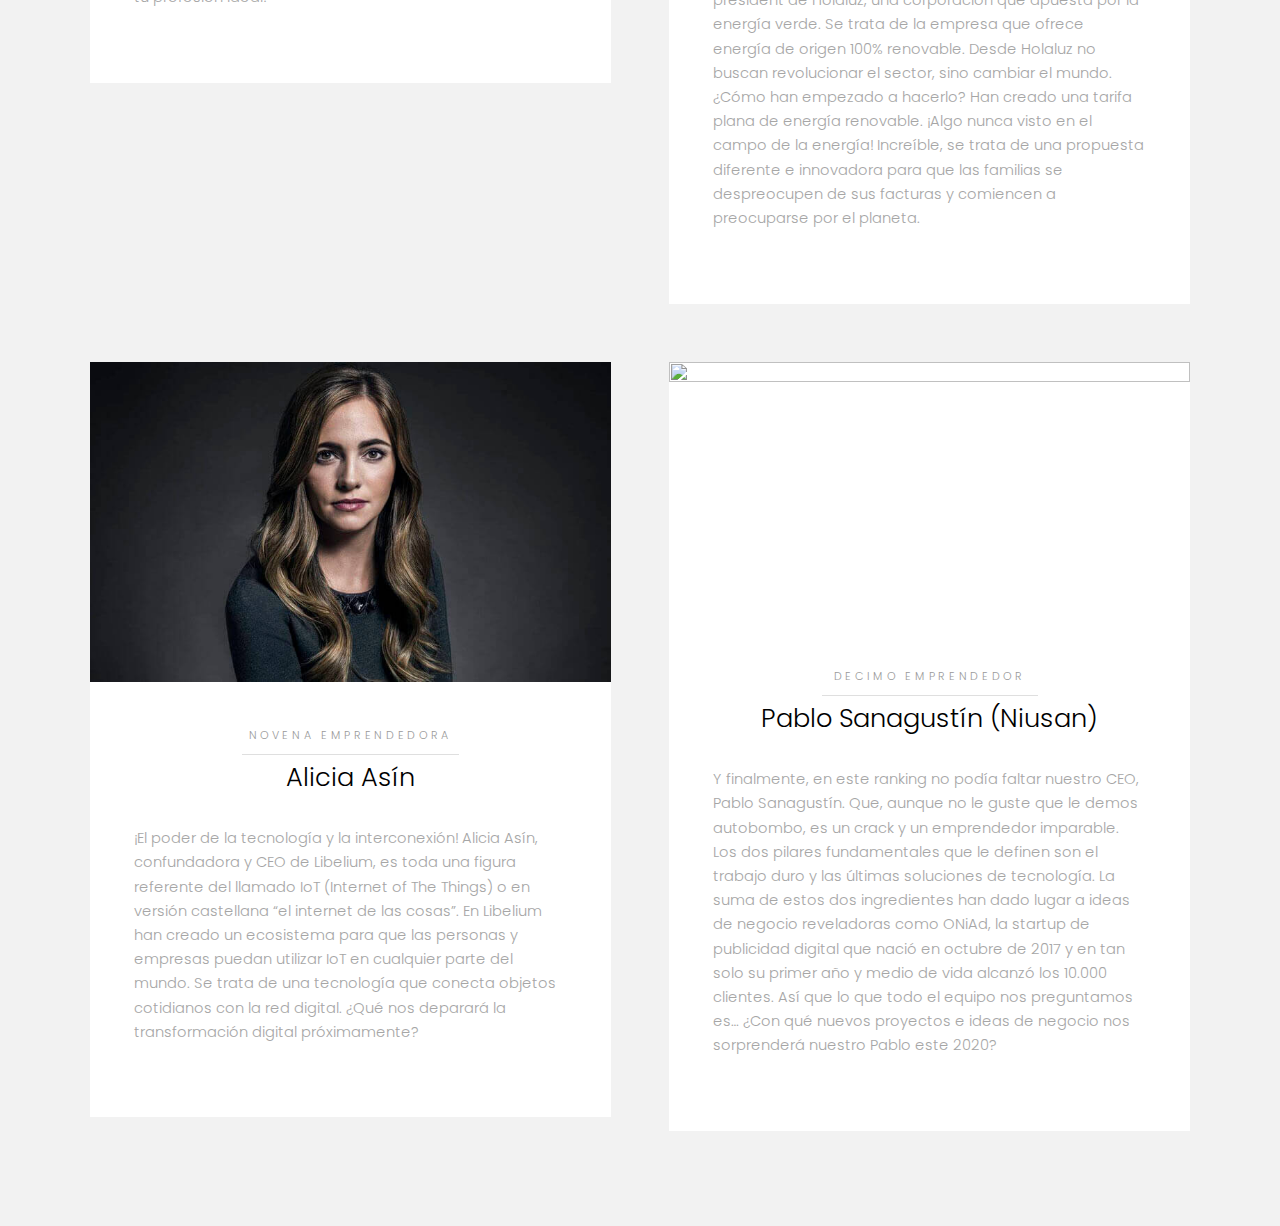
==== commit e57eef86: "Enlace el estilo" ====
--- a/index.html
+++ b/index.html
@@ -4,6 +4,7 @@
     <meta charset="UTF-8">
     <meta name="viewport" content="width=device-width, initial-scale=1.0">
     <title>Perfil 1</title>
+    <link rel="stylesheet" href="style.css">
 </head>
 <body>
     <!-- Header -->
--- a/style.css
+++ b/style.css
@@ -0,0 +1,4323 @@
+@charset "UTF-8";
+@import url(font-awesome.min.css);
+@import url("https://fonts.googleapis.com/css?family=Poppins:300,400,500,600,700");
+
+/*
+	Hielo by TEMPLATED
+	templated.co @templatedco
+	Released for free under the Creative Commons Attribution 3.0 license (templated.co/license)
+*/
+
+/* Reset */
+
+	html, body, div, span, applet, object, iframe, h1, h2, h3, h4, h5, h6, p, blockquote, pre, a, abbr, acronym, address, big, cite, code, del, dfn, em, img, ins, kbd, q, s, samp, small, strike, strong, sub, sup, tt, var, b, u, i, center, dl, dt, dd, ol, ul, li, fieldset, form, label, legend, table, caption, tbody, tfoot, thead, tr, th, td, article, aside, canvas, details, embed, figure, figcaption, footer, header, hgroup, menu, nav, output, ruby, section, summary, time, mark, audio, video {
+		margin: 0;
+		padding: 0;
+		border: 0;
+		font-size: 100%;
+		font: inherit;
+		vertical-align: baseline;
+	}
+.image.fit img {
+	width: 100%;
+	height: auto;
+}
+	article, aside, details, figcaption, figure, footer, header, hgroup, menu, nav, section {
+		display: block;
+	}
+
+	body {
+		line-height: 1;
+	}
+
+	ol, ul {
+		list-style: none;
+	}
+
+	blockquote, q {
+		quotes: none;
+	}
+
+	blockquote:before, blockquote:after, q:before, q:after {
+		content: '';
+		content: none;
+	}
+
+	table {
+		border-collapse: collapse;
+		border-spacing: 0;
+	}
+
+	body {
+		-webkit-text-size-adjust: none;
+	}
+
+/* Box Model */
+
+	*, *:before, *:after {
+		-moz-box-sizing: border-box;
+		-webkit-box-sizing: border-box;
+		box-sizing: border-box;
+	}
+
+/* Containers */
+
+	.container {
+		margin-left: auto;
+		margin-right: auto;
+	}
+
+	.container.\31 25\25 {
+		width: 100%;
+		max-width: 100rem;
+		min-width: 80rem;
+	}
+
+	.container.\37 5\25 {
+		width: 60rem;
+	}
+
+	.container.\35 0\25 {
+		width: 40rem;
+	}
+
+	.container.\32 5\25 {
+		width: 20rem;
+	}
+
+	.container {
+		width: 80rem;
+	}
+
+	@media screen and (max-width: 1680px) {
+
+		.container.\31 25\25 {
+			width: 100%;
+			max-width: 100rem;
+			min-width: 80rem;
+		}
+
+		.container.\37 5\25 {
+			width: 60rem;
+		}
+
+		.container.\35 0\25 {
+			width: 40rem;
+		}
+
+		.container.\32 5\25 {
+			width: 20rem;
+		}
+
+		.container {
+			width: 80rem;
+		}
+
+	}
+
+	@media screen and (max-width: 1280px) {
+
+		.container.\31 25\25 {
+			width: 100%;
+			max-width: 81.25rem;
+			min-width: 65rem;
+		}
+
+		.container.\37 5\25 {
+			width: 48.75rem;
+		}
+
+		.container.\35 0\25 {
+			width: 32.5rem;
+		}
+
+		.container.\32 5\25 {
+			width: 16.25rem;
+		}
+
+		.container {
+			width: 65rem;
+		}
+
+	}
+
+	@media screen and (max-width: 980px) {
+
+		.container.\31 25\25 {
+			width: 100%;
+			max-width: 112.5%;
+			min-width: 90%;
+		}
+
+		.container.\37 5\25 {
+			width: 67.5%;
+		}
+
+		.container.\35 0\25 {
+			width: 45%;
+		}
+
+		.container.\32 5\25 {
+			width: 22.5%;
+		}
+
+		.container {
+			width: 90%;
+		}
+
+	}
+
+	@media screen and (max-width: 736px) {
+
+		.container.\31 25\25 {
+			width: 100%;
+			max-width: 112.5%;
+			min-width: 90%;
+		}
+
+		.container.\37 5\25 {
+			width: 67.5%;
+		}
+
+		.container.\35 0\25 {
+			width: 45%;
+		}
+
+		.container.\32 5\25 {
+			width: 22.5%;
+		}
+
+		.container {
+			width: 90% !important;
+		}
+
+	}
+
+	@media screen and (max-width: 480px) {
+
+		.container.\31 25\25 {
+			width: 100%;
+			max-width: 112.5%;
+			min-width: 90%;
+		}
+
+		.container.\37 5\25 {
+			width: 67.5%;
+		}
+
+		.container.\35 0\25 {
+			width: 45%;
+		}
+
+		.container.\32 5\25 {
+			width: 22.5%;
+		}
+
+		.container {
+			width: 90% !important;
+		}
+
+	}
+
+/* Grid */
+
+	.row {
+		border-bottom: solid 1px transparent;
+		-moz-box-sizing: border-box;
+		-webkit-box-sizing: border-box;
+		box-sizing: border-box;
+	}
+
+	.row > * {
+		float: left;
+		-moz-box-sizing: border-box;
+		-webkit-box-sizing: border-box;
+		box-sizing: border-box;
+	}
+
+	.row:after, .row:before {
+		content: '';
+		display: block;
+		clear: both;
+		height: 0;
+	}
+
+	.row.uniform > * > :first-child {
+		margin-top: 0;
+	}
+
+	.row.uniform > * > :last-child {
+		margin-bottom: 0;
+	}
+
+	.row.\30 \25 > * {
+		padding: 0 0 0 0rem;
+	}
+
+	.row.\30 \25 {
+		margin: 0 0 -1px 0rem;
+	}
+
+	.row.uniform.\30 \25 > * {
+		padding: 0rem 0 0 0rem;
+	}
+
+	.row.uniform.\30 \25 {
+		margin: 0rem 0 -1px 0rem;
+	}
+
+	.row > * {
+		padding: 0 0 0 2rem;
+	}
+
+	.row {
+		margin: 0 0 -1px -2rem;
+	}
+
+	.row.uniform > * {
+		padding: 2rem 0 0 2rem;
+	}
+
+	.row.uniform {
+		margin: -2rem 0 -1px -2rem;
+	}
+
+	.row.\32 00\25 > * {
+		padding: 0 0 0 4rem;
+	}
+
+	.row.\32 00\25 {
+		margin: 0 0 -1px -4rem;
+	}
+
+	.row.uniform.\32 00\25 > * {
+		padding: 4rem 0 0 4rem;
+	}
+
+	.row.uniform.\32 00\25 {
+		margin: -4rem 0 -1px -4rem;
+	}
+
+	.row.\31 50\25 > * {
+		padding: 0 0 0 3rem;
+	}
+
+	.row.\31 50\25 {
+		margin: 0 0 -1px -3rem;
+	}
+
+	.row.uniform.\31 50\25 > * {
+		padding: 3rem 0 0 3rem;
+	}
+
+	.row.uniform.\31 50\25 {
+		margin: -3rem 0 -1px -3rem;
+	}
+
+	.row.\35 0\25 > * {
+		padding: 0 0 0 1rem;
+	}
+
+	.row.\35 0\25 {
+		margin: 0 0 -1px -1rem;
+	}
+
+	.row.uniform.\35 0\25 > * {
+		padding: 1rem 0 0 1rem;
+	}
+
+	.row.uniform.\35 0\25 {
+		margin: -1rem 0 -1px -1rem;
+	}
+
+	.row.\32 5\25 > * {
+		padding: 0 0 0 0.5rem;
+	}
+
+	.row.\32 5\25 {
+		margin: 0 0 -1px -0.5rem;
+	}
+
+	.row.uniform.\32 5\25 > * {
+		padding: 0.5rem 0 0 0.5rem;
+	}
+
+	.row.uniform.\32 5\25 {
+		margin: -0.5rem 0 -1px -0.5rem;
+	}
+
+	.\31 2u, .\31 2u\24 {
+		width: 100%;
+		clear: none;
+		margin-left: 0;
+	}
+
+	.\31 1u, .\31 1u\24 {
+		width: 91.6666666667%;
+		clear: none;
+		margin-left: 0;
+	}
+
+	.\31 0u, .\31 0u\24 {
+		width: 83.3333333333%;
+		clear: none;
+		margin-left: 0;
+	}
+
+	.\39 u, .\39 u\24 {
+		width: 75%;
+		clear: none;
+		margin-left: 0;
+	}
+
+	.\38 u, .\38 u\24 {
+		width: 66.6666666667%;
+		clear: none;
+		margin-left: 0;
+	}
+
+	.\37 u, .\37 u\24 {
+		width: 58.3333333333%;
+		clear: none;
+		margin-left: 0;
+	}
+
+	.\36 u, .\36 u\24 {
+		width: 50%;
+		clear: none;
+		margin-left: 0;
+	}
+
+	.\35 u, .\35 u\24 {
+		width: 41.6666666667%;
+		clear: none;
+		margin-left: 0;
+	}
+
+	.\34 u, .\34 u\24 {
+		width: 33.3333333333%;
+		clear: none;
+		margin-left: 0;
+	}
+
+	.\33 u, .\33 u\24 {
+		width: 25%;
+		clear: none;
+		margin-left: 0;
+	}
+
+	.\32 u, .\32 u\24 {
+		width: 16.6666666667%;
+		clear: none;
+		margin-left: 0;
+	}
+
+	.\31 u, .\31 u\24 {
+		width: 8.3333333333%;
+		clear: none;
+		margin-left: 0;
+	}
+
+	.\31 2u\24 + *,
+	.\31 1u\24 + *,
+	.\31 0u\24 + *,
+	.\39 u\24 + *,
+	.\38 u\24 + *,
+	.\37 u\24 + *,
+	.\36 u\24 + *,
+	.\35 u\24 + *,
+	.\34 u\24 + *,
+	.\33 u\24 + *,
+	.\32 u\24 + *,
+	.\31 u\24 + * {
+		clear: left;
+	}
+
+	.\-11u {
+		margin-left: 91.66667%;
+	}
+
+	.\-10u {
+		margin-left: 83.33333%;
+	}
+
+	.\-9u {
+		margin-left: 75%;
+	}
+
+	.\-8u {
+		margin-left: 66.66667%;
+	}
+
+	.\-7u {
+		margin-left: 58.33333%;
+	}
+
+	.\-6u {
+		margin-left: 50%;
+	}
+
+	.\-5u {
+		margin-left: 41.66667%;
+	}
+
+	.\-4u {
+		margin-left: 33.33333%;
+	}
+
+	.\-3u {
+		margin-left: 25%;
+	}
+
+	.\-2u {
+		margin-left: 16.66667%;
+	}
+
+	.\-1u {
+		margin-left: 8.33333%;
+	}
+
+	@media screen and (max-width: 1680px) {
+
+		.row > * {
+			padding: 0 0 0 2rem;
+		}
+
+		.row {
+			margin: 0 0 -1px -2rem;
+		}
+
+		.row.uniform > * {
+			padding: 2rem 0 0 2rem;
+		}
+
+		.row.uniform {
+			margin: -2rem 0 -1px -2rem;
+		}
+
+		.row.\32 00\25 > * {
+			padding: 0 0 0 4rem;
+		}
+
+		.row.\32 00\25 {
+			margin: 0 0 -1px -4rem;
+		}
+
+		.row.uniform.\32 00\25 > * {
+			padding: 4rem 0 0 4rem;
+		}
+
+		.row.uniform.\32 00\25 {
+			margin: -4rem 0 -1px -4rem;
+		}
+
+		.row.\31 50\25 > * {
+			padding: 0 0 0 3rem;
+		}
+
+		.row.\31 50\25 {
+			margin: 0 0 -1px -3rem;
+		}
+
+		.row.uniform.\31 50\25 > * {
+			padding: 3rem 0 0 3rem;
+		}
+
+		.row.uniform.\31 50\25 {
+			margin: -3rem 0 -1px -3rem;
+		}
+
+		.row.\35 0\25 > * {
+			padding: 0 0 0 1rem;
+		}
+
+		.row.\35 0\25 {
+			margin: 0 0 -1px -1rem;
+		}
+
+		.row.uniform.\35 0\25 > * {
+			padding: 1rem 0 0 1rem;
+		}
+
+		.row.uniform.\35 0\25 {
+			margin: -1rem 0 -1px -1rem;
+		}
+
+		.row.\32 5\25 > * {
+			padding: 0 0 0 0.5rem;
+		}
+
+		.row.\32 5\25 {
+			margin: 0 0 -1px -0.5rem;
+		}
+
+		.row.uniform.\32 5\25 > * {
+			padding: 0.5rem 0 0 0.5rem;
+		}
+
+		.row.uniform.\32 5\25 {
+			margin: -0.5rem 0 -1px -0.5rem;
+		}
+
+		.\31 2u\28xlarge\29, .\31 2u\24\28xlarge\29 {
+			width: 100%;
+			clear: none;
+			margin-left: 0;
+		}
+
+		.\31 1u\28xlarge\29, .\31 1u\24\28xlarge\29 {
+			width: 91.6666666667%;
+			clear: none;
+			margin-left: 0;
+		}
+
+		.\31 0u\28xlarge\29, .\31 0u\24\28xlarge\29 {
+			width: 83.3333333333%;
+			clear: none;
+			margin-left: 0;
+		}
+
+		.\39 u\28xlarge\29, .\39 u\24\28xlarge\29 {
+			width: 75%;
+			clear: none;
+			margin-left: 0;
+		}
+
+		.\38 u\28xlarge\29, .\38 u\24\28xlarge\29 {
+			width: 66.6666666667%;
+			clear: none;
+			margin-left: 0;
+		}
+
+		.\37 u\28xlarge\29, .\37 u\24\28xlarge\29 {
+			width: 58.3333333333%;
+			clear: none;
+			margin-left: 0;
+		}
+
+		.\36 u\28xlarge\29, .\36 u\24\28xlarge\29 {
+			width: 50%;
+			clear: none;
+			margin-left: 0;
+		}
+
+		.\35 u\28xlarge\29, .\35 u\24\28xlarge\29 {
+			width: 41.6666666667%;
+			clear: none;
+			margin-left: 0;
+		}
+
+		.\34 u\28xlarge\29, .\34 u\24\28xlarge\29 {
+			width: 33.3333333333%;
+			clear: none;
+			margin-left: 0;
+		}
+
+		.\33 u\28xlarge\29, .\33 u\24\28xlarge\29 {
+			width: 25%;
+			clear: none;
+			margin-left: 0;
+		}
+
+		.\32 u\28xlarge\29, .\32 u\24\28xlarge\29 {
+			width: 16.6666666667%;
+			clear: none;
+			margin-left: 0;
+		}
+
+		.\31 u\28xlarge\29, .\31 u\24\28xlarge\29 {
+			width: 8.3333333333%;
+			clear: none;
+			margin-left: 0;
+		}
+
+		.\31 2u\24\28xlarge\29 + *,
+		.\31 1u\24\28xlarge\29 + *,
+		.\31 0u\24\28xlarge\29 + *,
+		.\39 u\24\28xlarge\29 + *,
+		.\38 u\24\28xlarge\29 + *,
+		.\37 u\24\28xlarge\29 + *,
+		.\36 u\24\28xlarge\29 + *,
+		.\35 u\24\28xlarge\29 + *,
+		.\34 u\24\28xlarge\29 + *,
+		.\33 u\24\28xlarge\29 + *,
+		.\32 u\24\28xlarge\29 + *,
+		.\31 u\24\28xlarge\29 + * {
+			clear: left;
+		}
+
+		.\-11u\28xlarge\29 {
+			margin-left: 91.66667%;
+		}
+
+		.\-10u\28xlarge\29 {
+			margin-left: 83.33333%;
+		}
+
+		.\-9u\28xlarge\29 {
+			margin-left: 75%;
+		}
+
+		.\-8u\28xlarge\29 {
+			margin-left: 66.66667%;
+		}
+
+		.\-7u\28xlarge\29 {
+			margin-left: 58.33333%;
+		}
+
+		.\-6u\28xlarge\29 {
+			margin-left: 50%;
+		}
+
+		.\-5u\28xlarge\29 {
+			margin-left: 41.66667%;
+		}
+
+		.\-4u\28xlarge\29 {
+			margin-left: 33.33333%;
+		}
+
+		.\-3u\28xlarge\29 {
+			margin-left: 25%;
+		}
+
+		.\-2u\28xlarge\29 {
+			margin-left: 16.66667%;
+		}
+
+		.\-1u\28xlarge\29 {
+			margin-left: 8.33333%;
+		}
+
+	}
+
+	@media screen and (max-width: 1280px) {
+
+		.row > * {
+			padding: 0 0 0 1.5rem;
+		}
+
+		.row {
+			margin: 0 0 -1px -1.5rem;
+		}
+
+		.row.uniform > * {
+			padding: 1.5rem 0 0 1.5rem;
+		}
+
+		.row.uniform {
+			margin: -1.5rem 0 -1px -1.5rem;
+		}
+
+		.row.\32 00\25 > * {
+			padding: 0 0 0 3rem;
+		}
+
+		.row.\32 00\25 {
+			margin: 0 0 -1px -3rem;
+		}
+
+		.row.uniform.\32 00\25 > * {
+			padding: 3rem 0 0 3rem;
+		}
+
+		.row.uniform.\32 00\25 {
+			margin: -3rem 0 -1px -3rem;
+		}
+
+		.row.\31 50\25 > * {
+			padding: 0 0 0 2.25rem;
+		}
+
+		.row.\31 50\25 {
+			margin: 0 0 -1px -2.25rem;
+		}
+
+		.row.uniform.\31 50\25 > * {
+			padding: 2.25rem 0 0 2.25rem;
+		}
+
+		.row.uniform.\31 50\25 {
+			margin: -2.25rem 0 -1px -2.25rem;
+		}
+
+		.row.\35 0\25 > * {
+			padding: 0 0 0 0.75rem;
+		}
+
+		.row.\35 0\25 {
+			margin: 0 0 -1px -0.75rem;
+		}
+
+		.row.uniform.\35 0\25 > * {
+			padding: 0.75rem 0 0 0.75rem;
+		}
+
+		.row.uniform.\35 0\25 {
+			margin: -0.75rem 0 -1px -0.75rem;
+		}
+
+		.row.\32 5\25 > * {
+			padding: 0 0 0 0.375rem;
+		}
+
+		.row.\32 5\25 {
+			margin: 0 0 -1px -0.375rem;
+		}
+
+		.row.uniform.\32 5\25 > * {
+			padding: 0.375rem 0 0 0.375rem;
+		}
+
+		.row.uniform.\32 5\25 {
+			margin: -0.375rem 0 -1px -0.375rem;
+		}
+
+		.\31 2u\28large\29, .\31 2u\24\28large\29 {
+			width: 100%;
+			clear: none;
+			margin-left: 0;
+		}
+
+		.\31 1u\28large\29, .\31 1u\24\28large\29 {
+			width: 91.6666666667%;
+			clear: none;
+			margin-left: 0;
+		}
+
+		.\31 0u\28large\29, .\31 0u\24\28large\29 {
+			width: 83.3333333333%;
+			clear: none;
+			margin-left: 0;
+		}
+
+		.\39 u\28large\29, .\39 u\24\28large\29 {
+			width: 75%;
+			clear: none;
+			margin-left: 0;
+		}
+
+		.\38 u\28large\29, .\38 u\24\28large\29 {
+			width: 66.6666666667%;
+			clear: none;
+			margin-left: 0;
+		}
+
+		.\37 u\28large\29, .\37 u\24\28large\29 {
+			width: 58.3333333333%;
+			clear: none;
+			margin-left: 0;
+		}
+
+		.\36 u\28large\29, .\36 u\24\28large\29 {
+			width: 50%;
+			clear: none;
+			margin-left: 0;
+		}
+
+		.\35 u\28large\29, .\35 u\24\28large\29 {
+			width: 41.6666666667%;
+			clear: none;
+			margin-left: 0;
+		}
+
+		.\34 u\28large\29, .\34 u\24\28large\29 {
+			width: 33.3333333333%;
+			clear: none;
+			margin-left: 0;
+		}
+
+		.\33 u\28large\29, .\33 u\24\28large\29 {
+			width: 25%;
+			clear: none;
+			margin-left: 0;
+		}
+
+		.\32 u\28large\29, .\32 u\24\28large\29 {
+			width: 16.6666666667%;
+			clear: none;
+			margin-left: 0;
+		}
+
+		.\31 u\28large\29, .\31 u\24\28large\29 {
+			width: 8.3333333333%;
+			clear: none;
+			margin-left: 0;
+		}
+
+		.\31 2u\24\28large\29 + *,
+		.\31 1u\24\28large\29 + *,
+		.\31 0u\24\28large\29 + *,
+		.\39 u\24\28large\29 + *,
+		.\38 u\24\28large\29 + *,
+		.\37 u\24\28large\29 + *,
+		.\36 u\24\28large\29 + *,
+		.\35 u\24\28large\29 + *,
+		.\34 u\24\28large\29 + *,
+		.\33 u\24\28large\29 + *,
+		.\32 u\24\28large\29 + *,
+		.\31 u\24\28large\29 + * {
+			clear: left;
+		}
+
+		.\-11u\28large\29 {
+			margin-left: 91.66667%;
+		}
+
+		.\-10u\28large\29 {
+			margin-left: 83.33333%;
+		}
+
+		.\-9u\28large\29 {
+			margin-left: 75%;
+		}
+
+		.\-8u\28large\29 {
+			margin-left: 66.66667%;
+		}
+
+		.\-7u\28large\29 {
+			margin-left: 58.33333%;
+		}
+
+		.\-6u\28large\29 {
+			margin-left: 50%;
+		}
+
+		.\-5u\28large\29 {
+			margin-left: 41.66667%;
+		}
+
+		.\-4u\28large\29 {
+			margin-left: 33.33333%;
+		}
+
+		.\-3u\28large\29 {
+			margin-left: 25%;
+		}
+
+		.\-2u\28large\29 {
+			margin-left: 16.66667%;
+		}
+
+		.\-1u\28large\29 {
+			margin-left: 8.33333%;
+		}
+
+	}
+
+	@media screen and (max-width: 980px) {
+
+		.row > * {
+			padding: 0 0 0 1.5rem;
+		}
+
+		.row {
+			margin: 0 0 -1px -1.5rem;
+		}
+
+		.row.uniform > * {
+			padding: 1.5rem 0 0 1.5rem;
+		}
+
+		.row.uniform {
+			margin: -1.5rem 0 -1px -1.5rem;
+		}
+
+		.row.\32 00\25 > * {
+			padding: 0 0 0 3rem;
+		}
+
+		.row.\32 00\25 {
+			margin: 0 0 -1px -3rem;
+		}
+
+		.row.uniform.\32 00\25 > * {
+			padding: 3rem 0 0 3rem;
+		}
+
+		.row.uniform.\32 00\25 {
+			margin: -3rem 0 -1px -3rem;
+		}
+
+		.row.\31 50\25 > * {
+			padding: 0 0 0 2.25rem;
+		}
+
+		.row.\31 50\25 {
+			margin: 0 0 -1px -2.25rem;
+		}
+
+		.row.uniform.\31 50\25 > * {
+			padding: 2.25rem 0 0 2.25rem;
+		}
+
+		.row.uniform.\31 50\25 {
+			margin: -2.25rem 0 -1px -2.25rem;
+		}
+
+		.row.\35 0\25 > * {
+			padding: 0 0 0 0.75rem;
+		}
+
+		.row.\35 0\25 {
+			margin: 0 0 -1px -0.75rem;
+		}
+
+		.row.uniform.\35 0\25 > * {
+			padding: 0.75rem 0 0 0.75rem;
+		}
+
+		.row.uniform.\35 0\25 {
+			margin: -0.75rem 0 -1px -0.75rem;
+		}
+
+		.row.\32 5\25 > * {
+			padding: 0 0 0 0.375rem;
+		}
+
+		.row.\32 5\25 {
+			margin: 0 0 -1px -0.375rem;
+		}
+
+		.row.uniform.\32 5\25 > * {
+			padding: 0.375rem 0 0 0.375rem;
+		}
+
+		.row.uniform.\32 5\25 {
+			margin: -0.375rem 0 -1px -0.375rem;
+		}
+
+		.\31 2u\28medium\29, .\31 2u\24\28medium\29 {
+			width: 100%;
+			clear: none;
+			margin-left: 0;
+		}
+
+		.\31 1u\28medium\29, .\31 1u\24\28medium\29 {
+			width: 91.6666666667%;
+			clear: none;
+			margin-left: 0;
+		}
+
+		.\31 0u\28medium\29, .\31 0u\24\28medium\29 {
+			width: 83.3333333333%;
+			clear: none;
+			margin-left: 0;
+		}
+
+		.\39 u\28medium\29, .\39 u\24\28medium\29 {
+			width: 75%;
+			clear: none;
+			margin-left: 0;
+		}
+
+		.\38 u\28medium\29, .\38 u\24\28medium\29 {
+			width: 66.6666666667%;
+			clear: none;
+			margin-left: 0;
+		}
+
+		.\37 u\28medium\29, .\37 u\24\28medium\29 {
+			width: 58.3333333333%;
+			clear: none;
+			margin-left: 0;
+		}
+
+		.\36 u\28medium\29, .\36 u\24\28medium\29 {
+			width: 50%;
+			clear: none;
+			margin-left: 0;
+		}
+
+		.\35 u\28medium\29, .\35 u\24\28medium\29 {
+			width: 41.6666666667%;
+			clear: none;
+			margin-left: 0;
+		}
+
+		.\34 u\28medium\29, .\34 u\24\28medium\29 {
+			width: 33.3333333333%;
+			clear: none;
+			margin-left: 0;
+		}
+
+		.\33 u\28medium\29, .\33 u\24\28medium\29 {
+			width: 25%;
+			clear: none;
+			margin-left: 0;
+		}
+
+		.\32 u\28medium\29, .\32 u\24\28medium\29 {
+			width: 16.6666666667%;
+			clear: none;
+			margin-left: 0;
+		}
+
+		.\31 u\28medium\29, .\31 u\24\28medium\29 {
+			width: 8.3333333333%;
+			clear: none;
+			margin-left: 0;
+		}
+
+		.\31 2u\24\28medium\29 + *,
+		.\31 1u\24\28medium\29 + *,
+		.\31 0u\24\28medium\29 + *,
+		.\39 u\24\28medium\29 + *,
+		.\38 u\24\28medium\29 + *,
+		.\37 u\24\28medium\29 + *,
+		.\36 u\24\28medium\29 + *,
+		.\35 u\24\28medium\29 + *,
+		.\34 u\24\28medium\29 + *,
+		.\33 u\24\28medium\29 + *,
+		.\32 u\24\28medium\29 + *,
+		.\31 u\24\28medium\29 + * {
+			clear: left;
+		}
+
+		.\-11u\28medium\29 {
+			margin-left: 91.66667%;
+		}
+
+		.\-10u\28medium\29 {
+			margin-left: 83.33333%;
+		}
+
+		.\-9u\28medium\29 {
+			margin-left: 75%;
+		}
+
+		.\-8u\28medium\29 {
+			margin-left: 66.66667%;
+		}
+
+		.\-7u\28medium\29 {
+			margin-left: 58.33333%;
+		}
+
+		.\-6u\28medium\29 {
+			margin-left: 50%;
+		}
+
+		.\-5u\28medium\29 {
+			margin-left: 41.66667%;
+		}
+
+		.\-4u\28medium\29 {
+			margin-left: 33.33333%;
+		}
+
+		.\-3u\28medium\29 {
+			margin-left: 25%;
+		}
+
+		.\-2u\28medium\29 {
+			margin-left: 16.66667%;
+		}
+
+		.\-1u\28medium\29 {
+			margin-left: 8.33333%;
+		}
+
+	}
+
+	@media screen and (max-width: 736px) {
+
+		.row > * {
+			padding: 0 0 0 1.25rem;
+		}
+
+		.row {
+			margin: 0 0 -1px -1.25rem;
+		}
+
+		.row.uniform > * {
+			padding: 1.25rem 0 0 1.25rem;
+		}
+
+		.row.uniform {
+			margin: -1.25rem 0 -1px -1.25rem;
+		}
+
+		.row.\32 00\25 > * {
+			padding: 0 0 0 2.5rem;
+		}
+
+		.row.\32 00\25 {
+			margin: 0 0 -1px -2.5rem;
+		}
+
+		.row.uniform.\32 00\25 > * {
+			padding: 2.5rem 0 0 2.5rem;
+		}
+
+		.row.uniform.\32 00\25 {
+			margin: -2.5rem 0 -1px -2.5rem;
+		}
+
+		.row.\31 50\25 > * {
+			padding: 0 0 0 1.875rem;
+		}
+
+		.row.\31 50\25 {
+			margin: 0 0 -1px -1.875rem;
+		}
+
+		.row.uniform.\31 50\25 > * {
+			padding: 1.875rem 0 0 1.875rem;
+		}
+
+		.row.uniform.\31 50\25 {
+			margin: -1.875rem 0 -1px -1.875rem;
+		}
+
+		.row.\35 0\25 > * {
+			padding: 0 0 0 0.625rem;
+		}
+
+		.row.\35 0\25 {
+			margin: 0 0 -1px -0.625rem;
+		}
+
+		.row.uniform.\35 0\25 > * {
+			padding: 0.625rem 0 0 0.625rem;
+		}
+
+		.row.uniform.\35 0\25 {
+			margin: -0.625rem 0 -1px -0.625rem;
+		}
+
+		.row.\32 5\25 > * {
+			padding: 0 0 0 0.3125rem;
+		}
+
+		.row.\32 5\25 {
+			margin: 0 0 -1px -0.3125rem;
+		}
+
+		.row.uniform.\32 5\25 > * {
+			padding: 0.3125rem 0 0 0.3125rem;
+		}
+
+		.row.uniform.\32 5\25 {
+			margin: -0.3125rem 0 -1px -0.3125rem;
+		}
+
+		.\31 2u\28small\29, .\31 2u\24\28small\29 {
+			width: 100%;
+			clear: none;
+			margin-left: 0;
+		}
+
+		.\31 1u\28small\29, .\31 1u\24\28small\29 {
+			width: 91.6666666667%;
+			clear: none;
+			margin-left: 0;
+		}
+
+		.\31 0u\28small\29, .\31 0u\24\28small\29 {
+			width: 83.3333333333%;
+			clear: none;
+			margin-left: 0;
+		}
+
+		.\39 u\28small\29, .\39 u\24\28small\29 {
+			width: 75%;
+			clear: none;
+			margin-left: 0;
+		}
+
+		.\38 u\28small\29, .\38 u\24\28small\29 {
+			width: 66.6666666667%;
+			clear: none;
+			margin-left: 0;
+		}
+
+		.\37 u\28small\29, .\37 u\24\28small\29 {
+			width: 58.3333333333%;
+			clear: none;
+			margin-left: 0;
+		}
+
+		.\36 u\28small\29, .\36 u\24\28small\29 {
+			width: 50%;
+			clear: none;
+			margin-left: 0;
+		}
+
+		.\35 u\28small\29, .\35 u\24\28small\29 {
+			width: 41.6666666667%;
+			clear: none;
+			margin-left: 0;
+		}
+
+		.\34 u\28small\29, .\34 u\24\28small\29 {
+			width: 33.3333333333%;
+			clear: none;
+			margin-left: 0;
+		}
+
+		.\33 u\28small\29, .\33 u\24\28small\29 {
+			width: 25%;
+			clear: none;
+			margin-left: 0;
+		}
+
+		.\32 u\28small\29, .\32 u\24\28small\29 {
+			width: 16.6666666667%;
+			clear: none;
+			margin-left: 0;
+		}
+
+		.\31 u\28small\29, .\31 u\24\28small\29 {
+			width: 8.3333333333%;
+			clear: none;
+			margin-left: 0;
+		}
+
+		.\31 2u\24\28small\29 + *,
+		.\31 1u\24\28small\29 + *,
+		.\31 0u\24\28small\29 + *,
+		.\39 u\24\28small\29 + *,
+		.\38 u\24\28small\29 + *,
+		.\37 u\24\28small\29 + *,
+		.\36 u\24\28small\29 + *,
+		.\35 u\24\28small\29 + *,
+		.\34 u\24\28small\29 + *,
+		.\33 u\24\28small\29 + *,
+		.\32 u\24\28small\29 + *,
+		.\31 u\24\28small\29 + * {
+			clear: left;
+		}
+
+		.\-11u\28small\29 {
+			margin-left: 91.66667%;
+		}
+
+		.\-10u\28small\29 {
+			margin-left: 83.33333%;
+		}
+
+		.\-9u\28small\29 {
+			margin-left: 75%;
+		}
+
+		.\-8u\28small\29 {
+			margin-left: 66.66667%;
+		}
+
+		.\-7u\28small\29 {
+			margin-left: 58.33333%;
+		}
+
+		.\-6u\28small\29 {
+			margin-left: 50%;
+		}
+
+		.\-5u\28small\29 {
+			margin-left: 41.66667%;
+		}
+
+		.\-4u\28small\29 {
+			margin-left: 33.33333%;
+		}
+
+		.\-3u\28small\29 {
+			margin-left: 25%;
+		}
+
+		.\-2u\28small\29 {
+			margin-left: 16.66667%;
+		}
+
+		.\-1u\28small\29 {
+			margin-left: 8.33333%;
+		}
+
+	}
+
+	@media screen and (max-width: 480px) {
+
+		.row > * {
+			padding: 0 0 0 1.25rem;
+		}
+
+		.row {
+			margin: 0 0 -1px -1.25rem;
+		}
+
+		.row.uniform > * {
+			padding: 1.25rem 0 0 1.25rem;
+		}
+
+		.row.uniform {
+			margin: -1.25rem 0 -1px -1.25rem;
+		}
+
+		.row.\32 00\25 > * {
+			padding: 0 0 0 2.5rem;
+		}
+
+		.row.\32 00\25 {
+			margin: 0 0 -1px -2.5rem;
+		}
+
+		.row.uniform.\32 00\25 > * {
+			padding: 2.5rem 0 0 2.5rem;
+		}
+
+		.row.uniform.\32 00\25 {
+			margin: -2.5rem 0 -1px -2.5rem;
+		}
+
+		.row.\31 50\25 > * {
+			padding: 0 0 0 1.875rem;
+		}
+
+		.row.\31 50\25 {
+			margin: 0 0 -1px -1.875rem;
+		}
+
+		.row.uniform.\31 50\25 > * {
+			padding: 1.875rem 0 0 1.875rem;
+		}
+
+		.row.uniform.\31 50\25 {
+			margin: -1.875rem 0 -1px -1.875rem;
+		}
+
+		.row.\35 0\25 > * {
+			padding: 0 0 0 0.625rem;
+		}
+
+		.row.\35 0\25 {
+			margin: 0 0 -1px -0.625rem;
+		}
+
+		.row.uniform.\35 0\25 > * {
+			padding: 0.625rem 0 0 0.625rem;
+		}
+
+		.row.uniform.\35 0\25 {
+			margin: -0.625rem 0 -1px -0.625rem;
+		}
+
+		.row.\32 5\25 > * {
+			padding: 0 0 0 0.3125rem;
+		}
+
+		.row.\32 5\25 {
+			margin: 0 0 -1px -0.3125rem;
+		}
+
+		.row.uniform.\32 5\25 > * {
+			padding: 0.3125rem 0 0 0.3125rem;
+		}
+
+		.row.uniform.\32 5\25 {
+			margin: -0.3125rem 0 -1px -0.3125rem;
+		}
+
+		.\31 2u\28xsmall\29, .\31 2u\24\28xsmall\29 {
+			width: 100%;
+			clear: none;
+			margin-left: 0;
+		}
+
+		.\31 1u\28xsmall\29, .\31 1u\24\28xsmall\29 {
+			width: 91.6666666667%;
+			clear: none;
+			margin-left: 0;
+		}
+
+		.\31 0u\28xsmall\29, .\31 0u\24\28xsmall\29 {
+			width: 83.3333333333%;
+			clear: none;
+			margin-left: 0;
+		}
+
+		.\39 u\28xsmall\29, .\39 u\24\28xsmall\29 {
+			width: 75%;
+			clear: none;
+			margin-left: 0;
+		}
+
+		.\38 u\28xsmall\29, .\38 u\24\28xsmall\29 {
+			width: 66.6666666667%;
+			clear: none;
+			margin-left: 0;
+		}
+
+		.\37 u\28xsmall\29, .\37 u\24\28xsmall\29 {
+			width: 58.3333333333%;
+			clear: none;
+			margin-left: 0;
+		}
+
+		.\36 u\28xsmall\29, .\36 u\24\28xsmall\29 {
+			width: 50%;
+			clear: none;
+			margin-left: 0;
+		}
+
+		.\35 u\28xsmall\29, .\35 u\24\28xsmall\29 {
+			width: 41.6666666667%;
+			clear: none;
+			margin-left: 0;
+		}
+
+		.\34 u\28xsmall\29, .\34 u\24\28xsmall\29 {
+			width: 33.3333333333%;
+			clear: none;
+			margin-left: 0;
+		}
+
+		.\33 u\28xsmall\29, .\33 u\24\28xsmall\29 {
+			width: 25%;
+			clear: none;
+			margin-left: 0;
+		}
+
+		.\32 u\28xsmall\29, .\32 u\24\28xsmall\29 {
+			width: 16.6666666667%;
+			clear: none;
+			margin-left: 0;
+		}
+
+		.\31 u\28xsmall\29, .\31 u\24\28xsmall\29 {
+			width: 8.3333333333%;
+			clear: none;
+			margin-left: 0;
+		}
+
+		.\31 2u\24\28xsmall\29 + *,
+		.\31 1u\24\28xsmall\29 + *,
+		.\31 0u\24\28xsmall\29 + *,
+		.\39 u\24\28xsmall\29 + *,
+		.\38 u\24\28xsmall\29 + *,
+		.\37 u\24\28xsmall\29 + *,
+		.\36 u\24\28xsmall\29 + *,
+		.\35 u\24\28xsmall\29 + *,
+		.\34 u\24\28xsmall\29 + *,
+		.\33 u\24\28xsmall\29 + *,
+		.\32 u\24\28xsmall\29 + *,
+		.\31 u\24\28xsmall\29 + * {
+			clear: left;
+		}
+
+		.\-11u\28xsmall\29 {
+			margin-left: 91.66667%;
+		}
+
+		.\-10u\28xsmall\29 {
+			margin-left: 83.33333%;
+		}
+
+		.\-9u\28xsmall\29 {
+			margin-left: 75%;
+		}
+
+		.\-8u\28xsmall\29 {
+			margin-left: 66.66667%;
+		}
+
+		.\-7u\28xsmall\29 {
+			margin-left: 58.33333%;
+		}
+
+		.\-6u\28xsmall\29 {
+			margin-left: 50%;
+		}
+
+		.\-5u\28xsmall\29 {
+			margin-left: 41.66667%;
+		}
+
+		.\-4u\28xsmall\29 {
+			margin-left: 33.33333%;
+		}
+
+		.\-3u\28xsmall\29 {
+			margin-left: 25%;
+		}
+
+		.\-2u\28xsmall\29 {
+			margin-left: 16.66667%;
+		}
+
+		.\-1u\28xsmall\29 {
+			margin-left: 8.33333%;
+		}
+
+	}
+
+/* Basic */
+
+	@-ms-viewport {
+		width: device-width;
+	}
+
+	body {
+		-ms-overflow-style: scrollbar;
+	}
+
+	@media screen and (max-width: 480px) {
+
+		html, body {
+			min-width: 320px;
+		}
+
+	}
+
+	body {
+		background: #fff;
+	}
+
+		body.is-loading *, body.is-loading *:before, body.is-loading *:after {
+			-moz-animation: none !important;
+			-webkit-animation: none !important;
+			-ms-animation: none !important;
+			animation: none !important;
+			-moz-transition: none !important;
+			-webkit-transition: none !important;
+			-ms-transition: none !important;
+			transition: none !important;
+		}
+
+/* Type */
+
+	html {
+		font-size: 13pt;
+	}
+
+		@media screen and (max-width: 1680px) {
+
+			html {
+				font-size: 11pt;
+			}
+
+		}
+
+		@media screen and (max-width: 1280px) {
+
+			html {
+				font-size: 11pt;
+			}
+
+		}
+
+		@media screen and (max-width: 980px) {
+
+			html {
+				font-size: 12pt;
+			}
+
+		}
+
+		@media screen and (max-width: 736px) {
+
+			html {
+				font-size: 12pt;
+			}
+
+		}
+
+		@media screen and (max-width: 480px) {
+
+			html {
+				font-size: 12pt;
+			}
+
+		}
+
+	body {
+		background-color: #fff;
+		color: #444;
+	}
+
+	body, input, select, textarea {
+		font-family: "Poppins", sans-serif;
+		font-weight: 300;
+		font-size: 1rem;
+		line-height: 1.65;
+	}
+
+	a {
+		text-decoration: underline;
+	}
+
+		a:hover {
+			text-decoration: none;
+		}
+
+	strong, b {
+		font-weight: 600;
+	}
+
+	em, i {
+		font-style: italic;
+	}
+
+	p {
+		margin: 0 0 2rem 0;
+	}
+
+		p.special {
+			text-transform: uppercase;
+			font-size: .75rem;
+			font-weight: 300;
+			margin: 0 0 .5rem 0;
+			padding: 0 0 1rem 0;
+			letter-spacing: .25rem;
+		}
+
+			p.special:after {
+				content: '';
+				position: absolute;
+				margin: auto;
+				right: 0;
+				bottom: 0;
+				left: 0;
+				width: 50%;
+				height: 1px;
+				background-color: rgba(0, 0, 0, 0.125);
+			}
+
+	h1, h2, h3, h4, h5, h6 {
+		font-weight: 300;
+		line-height: 1.5;
+		margin: 0 0 1rem 0;
+	}
+
+		h1 a, h2 a, h3 a, h4 a, h5 a, h6 a {
+			color: inherit;
+			text-decoration: none;
+		}
+
+	h2 {
+		font-size: 1.75rem;
+	}
+
+	h3 {
+		font-size: 1.35rem;
+	}
+
+	h4 {
+		font-size: 1.1rem;
+	}
+
+	h5 {
+		font-size: 0.9rem;
+	}
+
+	h6 {
+		font-size: 0.7rem;
+	}
+
+	sub {
+		font-size: 0.8rem;
+		position: relative;
+		top: 0.5rem;
+	}
+
+	sup {
+		font-size: 0.8rem;
+		position: relative;
+		top: -0.5rem;
+	}
+
+	blockquote {
+		border-left: solid 4px;
+		font-style: italic;
+		margin: 0 0 2rem 0;
+		padding: 0.5rem 0 0.5rem 2rem;
+	}
+
+	code {
+		border-radius: 2px;
+		border: solid 1px;
+		font-family: "Courier New", monospace;
+		font-size: 0.9rem;
+		margin: 0 0.25rem;
+		padding: 0.25rem 0.65rem;
+	}
+
+	pre {
+		-webkit-overflow-scrolling: touch;
+		font-family: "Courier New", monospace;
+		font-size: 0.9rem;
+		margin: 0 0 2rem 0;
+	}
+
+		pre code {
+			display: block;
+			line-height: 1.75;
+			padding: 1rem 1.5rem;
+			overflow-x: auto;
+		}
+
+	hr {
+		border: 0;
+		border-bottom: solid 1px;
+		margin: 2rem 0;
+	}
+
+		hr.major {
+			margin: 3rem 0;
+		}
+
+	.align-left {
+		text-align: left;
+	}
+
+	.align-center {
+		text-align: center;
+	}
+
+	.align-right {
+		text-align: right;
+	}
+
+	input, select, textarea {
+		color: #555;
+	}
+
+	a {
+		color: #8a4680;
+	}
+
+	strong, b {
+		color: #555;
+	}
+
+	h1, h2, h3, h4, h5, h6 {
+		color: #555;
+	}
+
+	blockquote {
+		border-left-color: rgba(144, 144, 144, 0.25);
+	}
+
+	code {
+		background: rgba(144, 144, 144, 0.075);
+		border-color: rgba(144, 144, 144, 0.25);
+	}
+
+	hr {
+		border-bottom-color: rgba(144, 144, 144, 0.25);
+	}
+
+/* Box */
+
+	.box {
+		margin-bottom: 2rem;
+		background: #FFF;
+	}
+
+		.box .image.fit {
+			margin: 0;
+			border-radius: 0;
+		}
+
+			.box .image.fit img {
+				border-radius: 0;
+			}
+
+		.box header h2 {
+			margin-bottom: 2rem;
+		}
+
+		.box header p {
+			text-transform: uppercase;
+			font-size: .75rem;
+			font-weight: 300;
+			margin: 0 0 .25rem 0;
+			padding: 0 0 .75rem 0;
+			letter-spacing: .25rem;
+		}
+
+			.box header p:after {
+				content: '';
+				position: absolute;
+				margin: auto;
+				right: 0;
+				bottom: 0;
+				left: 0;
+				width: 50%;
+				height: 1px;
+				background-color: rgba(0, 0, 0, 0.125);
+			}
+
+		.box .content {
+			padding: 3rem;
+		}
+
+		.box > :last-child,
+		.box > :last-child > :last-child,
+		.box > :last-child > :last-child > :last-child {
+			margin-bottom: 0;
+		}
+
+		.box.alt {
+			border: 0;
+			border-radius: 0;
+			padding: 0;
+		}
+
+		@media screen and (max-width: 736px) {
+
+			.box .content {
+				padding: 2rem;
+			}
+
+		}
+
+	.box {
+		border-color: rgba(144, 144, 144, 0.25);
+	}
+
+/* Button */
+
+	input[type="submit"],
+	input[type="reset"],
+	input[type="button"],
+	button,
+	.button {
+		-moz-appearance: none;
+		-webkit-appearance: none;
+		-ms-appearance: none;
+		appearance: none;
+		-moz-transition: background-color 0.2s ease-in-out, color 0.2s ease-in-out;
+		-webkit-transition: background-color 0.2s ease-in-out, color 0.2s ease-in-out;
+		-ms-transition: background-color 0.2s ease-in-out, color 0.2s ease-in-out;
+		transition: background-color 0.2s ease-in-out, color 0.2s ease-in-out;
+		border-radius: 2px;
+		border: 0;
+		cursor: pointer;
+		display: inline-block;
+		font-weight: 300;
+		height: 2.85rem;
+		line-height: 2.95rem;
+		padding: 0 1.5rem;
+		text-align: center;
+		text-decoration: none;
+		text-transform: uppercase;
+		white-space: nowrap;
+	}
+
+		input[type="submit"].icon,
+		input[type="reset"].icon,
+		input[type="button"].icon,
+		button.icon,
+		.button.icon {
+			padding-left: 1.35rem;
+		}
+
+			input[type="submit"].icon:before,
+			input[type="reset"].icon:before,
+			input[type="button"].icon:before,
+			button.icon:before,
+			.button.icon:before {
+				margin-right: 0.5rem;
+			}
+
+		input[type="submit"].fit,
+		input[type="reset"].fit,
+		input[type="button"].fit,
+		button.fit,
+		.button.fit {
+			display: block;
+			margin: 0 0 1rem 0;
+			width: 100%;
+		}
+
+		input[type="submit"].small,
+		input[type="reset"].small,
+		input[type="button"].small,
+		button.small,
+		.button.small {
+			font-size: 0.8rem;
+		}
+
+		input[type="submit"].big,
+		input[type="reset"].big,
+		input[type="button"].big,
+		button.big,
+		.button.big {
+			font-size: 1.35rem;
+		}
+
+		input[type="submit"].disabled, input[type="submit"]:disabled,
+		input[type="reset"].disabled,
+		input[type="reset"]:disabled,
+		input[type="button"].disabled,
+		input[type="button"]:disabled,
+		button.disabled,
+		button:disabled,
+		.button.disabled,
+		.button:disabled {
+			-moz-pointer-events: none;
+			-webkit-pointer-events: none;
+			-ms-pointer-events: none;
+			pointer-events: none;
+			opacity: 0.25;
+		}
+
+		@media screen and (max-width: 480px) {
+
+			input[type="submit"],
+			input[type="reset"],
+			input[type="button"],
+			button,
+			.button {
+				padding: 0;
+				width: 100%;
+			}
+
+		}
+
+	input[type="submit"],
+	input[type="reset"],
+	input[type="button"],
+	button,
+	.button {
+		background-color: #f2f2f2;
+		color: #000 !important;
+	}
+
+		input[type="submit"]:hover,
+		input[type="reset"]:hover,
+		input[type="button"]:hover,
+		button:hover,
+		.button:hover {
+			background-color: white;
+		}
+
+		input[type="submit"]:active,
+		input[type="reset"]:active,
+		input[type="button"]:active,
+		button:active,
+		.button:active {
+			background-color: #e5e5e5;
+		}
+
+		input[type="submit"].alt,
+		input[type="reset"].alt,
+		input[type="button"].alt,
+		button.alt,
+		.button.alt {
+			background-color: transparent;
+			box-shadow: inset 0 0 0 2px rgba(144, 144, 144, 0.25);
+			color: #555 !important;
+		}
+
+			input[type="submit"].alt:hover,
+			input[type="reset"].alt:hover,
+			input[type="button"].alt:hover,
+			button.alt:hover,
+			.button.alt:hover {
+				background-color: rgba(144, 144, 144, 0.075);
+			}
+
+			input[type="submit"].alt:active,
+			input[type="reset"].alt:active,
+			input[type="button"].alt:active,
+			button.alt:active,
+			.button.alt:active {
+				background-color: rgba(144, 144, 144, 0.2);
+			}
+
+			input[type="submit"].alt.icon:before,
+			input[type="reset"].alt.icon:before,
+			input[type="button"].alt.icon:before,
+			button.alt.icon:before,
+			.button.alt.icon:before {
+				color: #bbb;
+			}
+
+		input[type="submit"].special,
+		input[type="reset"].special,
+		input[type="button"].special,
+		button.special,
+		.button.special {
+			background-color: #8a4680;
+			color: #ffffff !important;
+		}
+
+			input[type="submit"].special:hover,
+			input[type="reset"].special:hover,
+			input[type="button"].special:hover,
+			button.special:hover,
+			.button.special:hover {
+				background-color: #9b4f90;
+			}
+
+			input[type="submit"].special:active,
+			input[type="reset"].special:active,
+			input[type="button"].special:active,
+			button.special:active,
+			.button.special:active {
+				background-color: #793d70;
+			}
+
+/* Form */
+
+	form {
+		margin: 0 0 2rem 0;
+	}
+
+	label {
+		display: block;
+		font-size: 0.9rem;
+		font-weight: 700;
+		margin: 0 0 1rem 0;
+	}
+
+	input[type="text"],
+	input[type="password"],
+	input[type="email"],
+	select,
+	textarea {
+		-moz-appearance: none;
+		-webkit-appearance: none;
+		-ms-appearance: none;
+		appearance: none;
+		border-radius: 2px;
+		border: none;
+		border: solid 1px;
+		color: inherit;
+		display: block;
+		outline: 0;
+		padding: 0 1rem;
+		text-decoration: none;
+		width: 100%;
+	}
+
+		input[type="text"]:invalid,
+		input[type="password"]:invalid,
+		input[type="email"]:invalid,
+		select:invalid,
+		textarea:invalid {
+			box-shadow: none;
+		}
+
+	.select-wrapper {
+		text-decoration: none;
+		display: block;
+		position: relative;
+	}
+
+		.select-wrapper:before {
+			-moz-osx-font-smoothing: grayscale;
+			-webkit-font-smoothing: antialiased;
+			font-family: FontAwesome;
+			font-style: normal;
+			font-weight: normal;
+			text-transform: none !important;
+		}
+
+		.select-wrapper:before {
+			content: '\f078';
+			display: block;
+			height: 2.75rem;
+			line-height: 2.75rem;
+			pointer-events: none;
+			position: absolute;
+			right: 0;
+			text-align: center;
+			top: 0;
+			width: 2.75rem;
+		}
+
+		.select-wrapper select::-ms-expand {
+			display: none;
+		}
+
+	input[type="text"],
+	input[type="password"],
+	input[type="email"],
+	select {
+		height: 2.75rem;
+	}
+
+	textarea {
+		padding: 0.75rem 1rem;
+	}
+
+	input[type="checkbox"],
+	input[type="radio"] {
+		-moz-appearance: none;
+		-webkit-appearance: none;
+		-ms-appearance: none;
+		appearance: none;
+		display: block;
+		float: left;
+		margin-right: -2rem;
+		opacity: 0;
+		width: 1rem;
+		z-index: -1;
+	}
+
+		input[type="checkbox"] + label,
+		input[type="radio"] + label {
+			text-decoration: none;
+			cursor: pointer;
+			display: inline-block;
+			font-size: 1rem;
+			font-weight: 400;
+			padding-left: 2.4rem;
+			padding-right: 0.75rem;
+			position: relative;
+		}
+
+			input[type="checkbox"] + label:before,
+			input[type="radio"] + label:before {
+				-moz-osx-font-smoothing: grayscale;
+				-webkit-font-smoothing: antialiased;
+				font-family: FontAwesome;
+				font-style: normal;
+				font-weight: normal;
+				text-transform: none !important;
+			}
+
+			input[type="checkbox"] + label:before,
+			input[type="radio"] + label:before {
+				border-radius: 2px;
+				border: solid 1px;
+				content: '';
+				display: inline-block;
+				height: 1.65rem;
+				left: 0;
+				line-height: 1.58125rem;
+				position: absolute;
+				text-align: center;
+				top: 0;
+				width: 1.65rem;
+			}
+
+		input[type="checkbox"]:checked + label:before,
+		input[type="radio"]:checked + label:before {
+			content: '\f00c';
+		}
+
+	input[type="checkbox"] + label:before {
+		border-radius: 2px;
+	}
+
+	input[type="radio"] + label:before {
+		border-radius: 100%;
+	}
+
+	::-webkit-input-placeholder {
+		opacity: 1.0;
+	}
+
+	:-moz-placeholder {
+		opacity: 1.0;
+	}
+
+	::-moz-placeholder {
+		opacity: 1.0;
+	}
+
+	:-ms-input-placeholder {
+		opacity: 1.0;
+	}
+
+	.formerize-placeholder {
+		opacity: 1.0;
+	}
+
+	label {
+		color: #555;
+	}
+
+	input[type="text"],
+	input[type="password"],
+	input[type="email"],
+	select,
+	textarea {
+		background: rgba(144, 144, 144, 0.075);
+		border-color: rgba(144, 144, 144, 0.25);
+	}
+
+		input[type="text"]:focus,
+		input[type="password"]:focus,
+		input[type="email"]:focus,
+		select:focus,
+		textarea:focus {
+			border-color: #8a4680;
+			box-shadow: 0 0 0 1px #8a4680;
+		}
+
+	.select-wrapper:before {
+		color: rgba(144, 144, 144, 0.25);
+	}
+
+	input[type="checkbox"] + label,
+	input[type="radio"] + label {
+		color: #444;
+	}
+
+		input[type="checkbox"] + label:before,
+		input[type="radio"] + label:before {
+			background: rgba(144, 144, 144, 0.075);
+			border-color: rgba(144, 144, 144, 0.25);
+		}
+
+	input[type="checkbox"]:checked + label:before,
+	input[type="radio"]:checked + label:before {
+		background-color: #8a4680;
+		border-color: #8a4680;
+		color: #ffffff;
+	}
+
+	input[type="checkbox"]:focus + label:before,
+	input[type="radio"]:focus + label:before {
+		border-color: #8a4680;
+		box-shadow: 0 0 0 1px #8a4680;
+	}
+
+	::-webkit-input-placeholder {
+		color: #bbb !important;
+	}
+
+	:-moz-placeholder {
+		color: #bbb !important;
+	}
+
+	::-moz-placeholder {
+		color: #bbb !important;
+	}
+
+	:-ms-input-placeholder {
+		color: #bbb !important;
+	}
+
+	.formerize-placeholder {
+		color: #bbb !important;
+	}
+
+/* Icon */
+
+	.icon {
+		text-decoration: none;
+		border-bottom: none;
+		position: relative;
+	}
+
+		.icon:before {
+			-moz-osx-font-smoothing: grayscale;
+			-webkit-font-smoothing: antialiased;
+			font-family: FontAwesome;
+			font-style: normal;
+			font-weight: normal;
+			text-transform: none !important;
+		}
+
+		.icon > .label {
+			display: none;
+		}
+
+/* Image */
+
+	.image {
+		border-radius: 2px;
+		border: 0;
+		display: inline-block;
+		position: relative;
+	}
+
+		.image img {
+			border-radius: 2px;
+			display: block;
+		}
+
+		.image.left, .image.right {
+			max-width: 40%;
+		}
+
+			.image.left img, .image.right img {
+				width: 100%;
+			}
+
+		.image.left {
+			float: left;
+			margin: 0 1.5rem 1rem 0;
+			top: 0.25rem;
+		}
+
+		.image.right {
+			float: right;
+			margin: 0 0 1rem 1.5rem;
+			top: 0.25rem;
+		}
+
+		.image.fit {
+			display: block;
+			margin: 0 0 2rem 0;
+			width: 100%;
+		}
+
+			.image.fit img {
+				width: 100%;
+			}
+
+		.image.main {
+			display: block;
+			margin: 0 0 3rem 0;
+			width: 100%;
+		}
+
+			.image.main img {
+				width: 100%;
+			}
+
+/* List */
+
+	ol {
+		list-style: decimal;
+		margin: 0 0 2rem 0;
+		padding-left: 1.25rem;
+	}
+
+		ol li {
+			padding-left: 0.25rem;
+		}
+
+	ul {
+		list-style: disc;
+		margin: 0 0 2rem 0;
+		padding-left: 1rem;
+	}
+
+		ul li {
+			padding-left: 0.5rem;
+		}
+
+		ul.alt {
+			list-style: none;
+			padding-left: 0;
+		}
+
+			ul.alt li {
+				border-top: solid 1px;
+				padding: 0.5rem 0;
+			}
+
+				ul.alt li:first-child {
+					border-top: 0;
+					padding-top: 0;
+				}
+
+		ul.icons {
+			cursor: default;
+			list-style: none;
+			padding-left: 0;
+		}
+
+			ul.icons li {
+				display: inline-block;
+				padding: 0 1rem 0 0;
+			}
+
+				ul.icons li:last-child {
+					padding-right: 0;
+				}
+
+				ul.icons li .icon:before {
+					font-size: 2rem;
+				}
+
+		ul.actions {
+			cursor: default;
+			list-style: none;
+			padding-left: 0;
+		}
+
+			ul.actions li {
+				display: inline-block;
+				padding: 0 1rem 0 0;
+				vertical-align: middle;
+			}
+
+				ul.actions li:last-child {
+					padding-right: 0;
+				}
+
+			ul.actions.small li {
+				padding: 0 0.5rem 0 0;
+			}
+
+			ul.actions.vertical li {
+				display: block;
+				padding: 1rem 0 0 0;
+			}
+
+				ul.actions.vertical li:first-child {
+					padding-top: 0;
+				}
+
+				ul.actions.vertical li > * {
+					margin-bottom: 0;
+				}
+
+			ul.actions.vertical.small li {
+				padding: 0.5rem 0 0 0;
+			}
+
+				ul.actions.vertical.small li:first-child {
+					padding-top: 0;
+				}
+
+			ul.actions.fit {
+				display: table;
+				margin-left: -1rem;
+				padding: 0;
+				table-layout: fixed;
+				width: calc(100% + 1rem);
+			}
+
+				ul.actions.fit li {
+					display: table-cell;
+					padding: 0 0 0 1rem;
+				}
+
+					ul.actions.fit li > * {
+						margin-bottom: 0;
+					}
+
+				ul.actions.fit.small {
+					margin-left: -0.5rem;
+					width: calc(100% + 0.5rem);
+				}
+
+					ul.actions.fit.small li {
+						padding: 0 0 0 0.5rem;
+					}
+
+			@media screen and (max-width: 480px) {
+
+				ul.actions {
+					margin: 0 0 2rem 0;
+				}
+
+					ul.actions li {
+						padding: 1rem 0 0 0;
+						display: block;
+						text-align: center;
+						width: 100%;
+					}
+
+						ul.actions li:first-child {
+							padding-top: 0;
+						}
+
+						ul.actions li > * {
+							width: 100%;
+							margin: 0 !important;
+						}
+
+							ul.actions li > *.icon:before {
+								margin-left: -2rem;
+							}
+
+					ul.actions.small li {
+						padding: 0.5rem 0 0 0;
+					}
+
+						ul.actions.small li:first-child {
+							padding-top: 0;
+						}
+
+			}
+
+	dl {
+		margin: 0 0 2rem 0;
+	}
+
+		dl dt {
+			display: block;
+			font-weight: 700;
+			margin: 0 0 1rem 0;
+		}
+
+		dl dd {
+			margin-left: 2rem;
+		}
+
+	ul.alt li {
+		border-top-color: rgba(144, 144, 144, 0.25);
+	}
+
+/* Section/Article */
+
+	section.special, article.special {
+		text-align: center;
+	}
+
+	header p {
+		position: relative;
+		margin: 0 0 1.5rem 0;
+	}
+
+	header h2 + p {
+		font-size: 1.25rem;
+		margin-top: -1rem;
+	}
+
+	header h3 + p {
+		font-size: 1.1rem;
+		margin-top: -0.8rem;
+	}
+
+	header h4 + p,
+	header h5 + p,
+	header h6 + p {
+		font-size: 0.9rem;
+		margin-top: -0.6rem;
+	}
+
+	header p {
+		color: #bbb;
+	}
+
+/* Table */
+
+	.table-wrapper {
+		-webkit-overflow-scrolling: touch;
+		overflow-x: auto;
+	}
+
+	table {
+		margin: 0 0 2rem 0;
+		width: 100%;
+	}
+
+		table tbody tr {
+			border: solid 1px;
+			border-left: 0;
+			border-right: 0;
+		}
+
+		table td {
+			padding: 0.75rem 0.75rem;
+		}
+
+		table th {
+			font-size: 0.9rem;
+			font-weight: 700;
+			padding: 0 0.75rem 0.75rem 0.75rem;
+			text-align: left;
+		}
+
+		table thead {
+			border-bottom: solid 2px;
+		}
+
+		table tfoot {
+			border-top: solid 2px;
+		}
+
+		table.alt {
+			border-collapse: separate;
+		}
+
+			table.alt tbody tr td {
+				border: solid 1px;
+				border-left-width: 0;
+				border-top-width: 0;
+			}
+
+				table.alt tbody tr td:first-child {
+					border-left-width: 1px;
+				}
+
+			table.alt tbody tr:first-child td {
+				border-top-width: 1px;
+			}
+
+			table.alt thead {
+				border-bottom: 0;
+			}
+
+			table.alt tfoot {
+				border-top: 0;
+			}
+
+	table tbody tr {
+		border-color: rgba(144, 144, 144, 0.25);
+	}
+
+		table tbody tr:nth-child(2n + 1) {
+			background-color: rgba(144, 144, 144, 0.075);
+		}
+
+	table th {
+		color: #555;
+	}
+
+	table thead {
+		border-bottom-color: rgba(144, 144, 144, 0.25);
+	}
+
+	table tfoot {
+		border-top-color: rgba(144, 144, 144, 0.25);
+	}
+
+	table.alt tbody tr td {
+		border-color: rgba(144, 144, 144, 0.25);
+	}
+
+/* Wrapper */
+
+	.wrapper {
+		padding: 6rem 0 4rem 0 ;
+		position: relative;
+		margin: 0;
+	}
+
+		.wrapper > .inner {
+			margin: 0 auto;
+			width: 80rem;
+		}
+
+		.wrapper.style1 {
+			background-color: #8a4680;
+			color: #e2d1df;
+		}
+
+			.wrapper.style1 input, .wrapper.style1 select, .wrapper.style1 textarea {
+				color: #ffffff;
+			}
+
+			.wrapper.style1 a {
+				color: #ffffff;
+			}
+
+			.wrapper.style1 strong, .wrapper.style1 b {
+				color: #ffffff;
+			}
+
+			.wrapper.style1 h1, .wrapper.style1 h2, .wrapper.style1 h3, .wrapper.style1 h4, .wrapper.style1 h5, .wrapper.style1 h6 {
+				color: #ffffff;
+			}
+
+			.wrapper.style1 blockquote {
+				border-left-color: rgba(255, 255, 255, 0.25);
+			}
+
+			.wrapper.style1 code {
+				background: rgba(255, 255, 255, 0.075);
+				border-color: rgba(255, 255, 255, 0.25);
+			}
+
+			.wrapper.style1 hr {
+				border-bottom-color: rgba(255, 255, 255, 0.25);
+			}
+
+			.wrapper.style1 .box {
+				border-color: rgba(255, 255, 255, 0.25);
+			}
+
+			.wrapper.style1 input[type="submit"],
+			.wrapper.style1 input[type="reset"],
+			.wrapper.style1 input[type="button"],
+			.wrapper.style1 button,
+			.wrapper.style1 .button {
+				background-color: #f2f2f2;
+				color: #000 !important;
+			}
+
+				.wrapper.style1 input[type="submit"]:hover,
+				.wrapper.style1 input[type="reset"]:hover,
+				.wrapper.style1 input[type="button"]:hover,
+				.wrapper.style1 button:hover,
+				.wrapper.style1 .button:hover {
+					background-color: white;
+				}
+
+				.wrapper.style1 input[type="submit"]:active,
+				.wrapper.style1 input[type="reset"]:active,
+				.wrapper.style1 input[type="button"]:active,
+				.wrapper.style1 button:active,
+				.wrapper.style1 .button:active {
+					background-color: #e5e5e5;
+				}
+
+				.wrapper.style1 input[type="submit"].alt,
+				.wrapper.style1 input[type="reset"].alt,
+				.wrapper.style1 input[type="button"].alt,
+				.wrapper.style1 button.alt,
+				.wrapper.style1 .button.alt {
+					background-color: transparent;
+					box-shadow: inset 0 0 0 2px rgba(255, 255, 255, 0.25);
+					color: #ffffff !important;
+				}
+
+					.wrapper.style1 input[type="submit"].alt:hover,
+					.wrapper.style1 input[type="reset"].alt:hover,
+					.wrapper.style1 input[type="button"].alt:hover,
+					.wrapper.style1 button.alt:hover,
+					.wrapper.style1 .button.alt:hover {
+						background-color: rgba(255, 255, 255, 0.075);
+					}
+
+					.wrapper.style1 input[type="submit"].alt:active,
+					.wrapper.style1 input[type="reset"].alt:active,
+					.wrapper.style1 input[type="button"].alt:active,
+					.wrapper.style1 button.alt:active,
+					.wrapper.style1 .button.alt:active {
+						background-color: rgba(255, 255, 255, 0.2);
+					}
+
+					.wrapper.style1 input[type="submit"].alt.icon:before,
+					.wrapper.style1 input[type="reset"].alt.icon:before,
+					.wrapper.style1 input[type="button"].alt.icon:before,
+					.wrapper.style1 button.alt.icon:before,
+					.wrapper.style1 .button.alt.icon:before {
+						color: #d0b5cc;
+					}
+
+				.wrapper.style1 input[type="submit"].special,
+				.wrapper.style1 input[type="reset"].special,
+				.wrapper.style1 input[type="button"].special,
+				.wrapper.style1 button.special,
+				.wrapper.style1 .button.special {
+					background-color: #ffffff;
+					color: #8a4680 !important;
+				}
+
+			.wrapper.style1 label {
+				color: #ffffff;
+			}
+
+			.wrapper.style1 input[type="text"],
+			.wrapper.style1 input[type="password"],
+			.wrapper.style1 input[type="email"],
+			.wrapper.style1 select,
+			.wrapper.style1 textarea {
+				background: rgba(255, 255, 255, 0.075);
+				border-color: rgba(255, 255, 255, 0.25);
+			}
+
+				.wrapper.style1 input[type="text"]:focus,
+				.wrapper.style1 input[type="password"]:focus,
+				.wrapper.style1 input[type="email"]:focus,
+				.wrapper.style1 select:focus,
+				.wrapper.style1 textarea:focus {
+					border-color: #ffffff;
+					box-shadow: 0 0 0 1px #ffffff;
+				}
+
+			.wrapper.style1 .select-wrapper:before {
+				color: rgba(255, 255, 255, 0.25);
+			}
+
+			.wrapper.style1 input[type="checkbox"] + label,
+			.wrapper.style1 input[type="radio"] + label {
+				color: #e2d1df;
+			}
+
+				.wrapper.style1 input[type="checkbox"] + label:before,
+				.wrapper.style1 input[type="radio"] + label:before {
+					background: rgba(255, 255, 255, 0.075);
+					border-color: rgba(255, 255, 255, 0.25);
+				}
+
+			.wrapper.style1 input[type="checkbox"]:checked + label:before,
+			.wrapper.style1 input[type="radio"]:checked + label:before {
+				background-color: #ffffff;
+				border-color: #ffffff;
+				color: #8a4680;
+			}
+
+			.wrapper.style1 input[type="checkbox"]:focus + label:before,
+			.wrapper.style1 input[type="radio"]:focus + label:before {
+				border-color: #ffffff;
+				box-shadow: 0 0 0 1px #ffffff;
+			}
+
+			.wrapper.style1 ::-webkit-input-placeholder {
+				color: #d0b5cc !important;
+			}
+
+			.wrapper.style1 :-moz-placeholder {
+				color: #d0b5cc !important;
+			}
+
+			.wrapper.style1 ::-moz-placeholder {
+				color: #d0b5cc !important;
+			}
+
+			.wrapper.style1 :-ms-input-placeholder {
+				color: #d0b5cc !important;
+			}
+
+			.wrapper.style1 .formerize-placeholder {
+				color: #d0b5cc !important;
+			}
+
+			.wrapper.style1 ul.alt li {
+				border-top-color: rgba(255, 255, 255, 0.25);
+			}
+
+			.wrapper.style1 header p {
+				color: #d0b5cc;
+			}
+
+			.wrapper.style1 table tbody tr {
+				border-color: rgba(255, 255, 255, 0.25);
+			}
+
+				.wrapper.style1 table tbody tr:nth-child(2n + 1) {
+					background-color: rgba(255, 255, 255, 0.075);
+				}
+
+			.wrapper.style1 table th {
+				color: #ffffff;
+			}
+
+			.wrapper.style1 table thead {
+				border-bottom-color: rgba(255, 255, 255, 0.25);
+			}
+
+			.wrapper.style1 table tfoot {
+				border-top-color: rgba(255, 255, 255, 0.25);
+			}
+
+			.wrapper.style1 table.alt tbody tr td {
+				border-color: rgba(255, 255, 255, 0.25);
+			}
+
+		.wrapper.style2 {
+			background-color: #f2f2f2;
+			color: #a6a6a6;
+		}
+
+			.wrapper.style2 input, .wrapper.style2 select, .wrapper.style2 textarea {
+				color: #000;
+			}
+
+			.wrapper.style2 a {
+				color: #8a4680;
+			}
+
+			.wrapper.style2 strong, .wrapper.style2 b {
+				color: #000;
+			}
+
+			.wrapper.style2 h1, .wrapper.style2 h2, .wrapper.style2 h3, .wrapper.style2 h4, .wrapper.style2 h5, .wrapper.style2 h6 {
+				color: #000;
+			}
+
+			.wrapper.style2 blockquote {
+				border-left-color: rgba(0, 0, 0, 0.15);
+			}
+
+			.wrapper.style2 code {
+				background: rgba(0, 0, 0, 0.075);
+				border-color: rgba(0, 0, 0, 0.15);
+			}
+
+			.wrapper.style2 hr {
+				border-bottom-color: rgba(0, 0, 0, 0.15);
+			}
+
+			.wrapper.style2 .box {
+				border-color: rgba(0, 0, 0, 0.15);
+			}
+
+			.wrapper.style2 input[type="submit"],
+			.wrapper.style2 input[type="reset"],
+			.wrapper.style2 input[type="button"],
+			.wrapper.style2 button,
+			.wrapper.style2 .button {
+				background-color: #000;
+				color: #f2f2f2 !important;
+			}
+
+				.wrapper.style2 input[type="submit"].alt,
+				.wrapper.style2 input[type="reset"].alt,
+				.wrapper.style2 input[type="button"].alt,
+				.wrapper.style2 button.alt,
+				.wrapper.style2 .button.alt {
+					background-color: transparent;
+					box-shadow: inset 0 0 0 2px rgba(0, 0, 0, 0.15);
+					color: #000 !important;
+				}
+
+					.wrapper.style2 input[type="submit"].alt:hover,
+					.wrapper.style2 input[type="reset"].alt:hover,
+					.wrapper.style2 input[type="button"].alt:hover,
+					.wrapper.style2 button.alt:hover,
+					.wrapper.style2 .button.alt:hover {
+						background-color: rgba(0, 0, 0, 0.075);
+					}
+
+					.wrapper.style2 input[type="submit"].alt:active,
+					.wrapper.style2 input[type="reset"].alt:active,
+					.wrapper.style2 input[type="button"].alt:active,
+					.wrapper.style2 button.alt:active,
+					.wrapper.style2 .button.alt:active {
+						background-color: rgba(0, 0, 0, 0.2);
+					}
+
+					.wrapper.style2 input[type="submit"].alt.icon:before,
+					.wrapper.style2 input[type="reset"].alt.icon:before,
+					.wrapper.style2 input[type="button"].alt.icon:before,
+					.wrapper.style2 button.alt.icon:before,
+					.wrapper.style2 .button.alt.icon:before {
+						color: #999999;
+					}
+
+				.wrapper.style2 input[type="submit"].special,
+				.wrapper.style2 input[type="reset"].special,
+				.wrapper.style2 input[type="button"].special,
+				.wrapper.style2 button.special,
+				.wrapper.style2 .button.special {
+					background-color: #8a4680;
+					color: #ffffff !important;
+				}
+
+					.wrapper.style2 input[type="submit"].special:hover,
+					.wrapper.style2 input[type="reset"].special:hover,
+					.wrapper.style2 input[type="button"].special:hover,
+					.wrapper.style2 button.special:hover,
+					.wrapper.style2 .button.special:hover {
+						background-color: #9b4f90;
+					}
+
+					.wrapper.style2 input[type="submit"].special:active,
+					.wrapper.style2 input[type="reset"].special:active,
+					.wrapper.style2 input[type="button"].special:active,
+					.wrapper.style2 button.special:active,
+					.wrapper.style2 .button.special:active {
+						background-color: #793d70;
+					}
+
+			.wrapper.style2 label {
+				color: #000;
+			}
+
+			.wrapper.style2 input[type="text"],
+			.wrapper.style2 input[type="password"],
+			.wrapper.style2 input[type="email"],
+			.wrapper.style2 select,
+			.wrapper.style2 textarea {
+				background: rgba(0, 0, 0, 0.075);
+				border-color: rgba(0, 0, 0, 0.15);
+			}
+
+				.wrapper.style2 input[type="text"]:focus,
+				.wrapper.style2 input[type="password"]:focus,
+				.wrapper.style2 input[type="email"]:focus,
+				.wrapper.style2 select:focus,
+				.wrapper.style2 textarea:focus {
+					border-color: #8a4680;
+					box-shadow: 0 0 0 1px #8a4680;
+				}
+
+			.wrapper.style2 .select-wrapper:before {
+				color: rgba(0, 0, 0, 0.15);
+			}
+
+			.wrapper.style2 input[type="checkbox"] + label,
+			.wrapper.style2 input[type="radio"] + label {
+				color: #a6a6a6;
+			}
+
+				.wrapper.style2 input[type="checkbox"] + label:before,
+				.wrapper.style2 input[type="radio"] + label:before {
+					background: rgba(0, 0, 0, 0.075);
+					border-color: rgba(0, 0, 0, 0.15);
+				}
+
+			.wrapper.style2 input[type="checkbox"]:checked + label:before,
+			.wrapper.style2 input[type="radio"]:checked + label:before {
+				background-color: #8a4680;
+				border-color: #8a4680;
+				color: #ffffff;
+			}
+
+			.wrapper.style2 input[type="checkbox"]:focus + label:before,
+			.wrapper.style2 input[type="radio"]:focus + label:before {
+				border-color: #8a4680;
+				box-shadow: 0 0 0 1px #8a4680;
+			}
+
+			.wrapper.style2 ::-webkit-input-placeholder {
+				color: #999999 !important;
+			}
+
+			.wrapper.style2 :-moz-placeholder {
+				color: #999999 !important;
+			}
+
+			.wrapper.style2 ::-moz-placeholder {
+				color: #999999 !important;
+			}
+
+			.wrapper.style2 :-ms-input-placeholder {
+				color: #999999 !important;
+			}
+
+			.wrapper.style2 .formerize-placeholder {
+				color: #999999 !important;
+			}
+
+			.wrapper.style2 ul.alt li {
+				border-top-color: rgba(0, 0, 0, 0.15);
+			}
+
+			.wrapper.style2 header p {
+				color: #999999;
+			}
+
+			.wrapper.style2 table tbody tr {
+				border-color: rgba(0, 0, 0, 0.15);
+			}
+
+				.wrapper.style2 table tbody tr:nth-child(2n + 1) {
+					background-color: rgba(0, 0, 0, 0.075);
+				}
+
+			.wrapper.style2 table th {
+				color: #000;
+			}
+
+			.wrapper.style2 table thead {
+				border-bottom-color: rgba(0, 0, 0, 0.15);
+			}
+
+			.wrapper.style2 table tfoot {
+				border-top-color: rgba(0, 0, 0, 0.15);
+			}
+
+			.wrapper.style2 table.alt tbody tr td {
+				border-color: rgba(0, 0, 0, 0.15);
+			}
+
+		.wrapper.style3 {
+			background-color: #000;
+			color: #bfbfbf;
+			background-image: url(../../images/bg.jpg);
+			background-size: cover;
+			background-attachment: fixed;
+			background-position: center;
+			position: relative;
+		}
+
+			.wrapper.style3 input, .wrapper.style3 select, .wrapper.style3 textarea {
+				color: #ffffff;
+			}
+
+			.wrapper.style3 a {
+				color: #8a4680;
+			}
+
+			.wrapper.style3 strong, .wrapper.style3 b {
+				color: #ffffff;
+			}
+
+			.wrapper.style3 h1, .wrapper.style3 h2, .wrapper.style3 h3, .wrapper.style3 h4, .wrapper.style3 h5, .wrapper.style3 h6 {
+				color: #ffffff;
+			}
+
+			.wrapper.style3 blockquote {
+				border-left-color: rgba(255, 255, 255, 0.25);
+			}
+
+			.wrapper.style3 code {
+				background: rgba(255, 255, 255, 0.075);
+				border-color: rgba(255, 255, 255, 0.25);
+			}
+
+			.wrapper.style3 hr {
+				border-bottom-color: rgba(255, 255, 255, 0.25);
+			}
+
+			.wrapper.style3 .box {
+				border-color: rgba(255, 255, 255, 0.25);
+			}
+
+			.wrapper.style3 input[type="submit"],
+			.wrapper.style3 input[type="reset"],
+			.wrapper.style3 input[type="button"],
+			.wrapper.style3 button,
+			.wrapper.style3 .button {
+				background-color: #f2f2f2;
+				color: #000 !important;
+			}
+
+				.wrapper.style3 input[type="submit"]:hover,
+				.wrapper.style3 input[type="reset"]:hover,
+				.wrapper.style3 input[type="button"]:hover,
+				.wrapper.style3 button:hover,
+				.wrapper.style3 .button:hover {
+					background-color: white;
+				}
+
+				.wrapper.style3 input[type="submit"]:active,
+				.wrapper.style3 input[type="reset"]:active,
+				.wrapper.style3 input[type="button"]:active,
+				.wrapper.style3 button:active,
+				.wrapper.style3 .button:active {
+					background-color: #e5e5e5;
+				}
+
+				.wrapper.style3 input[type="submit"].alt,
+				.wrapper.style3 input[type="reset"].alt,
+				.wrapper.style3 input[type="button"].alt,
+				.wrapper.style3 button.alt,
+				.wrapper.style3 .button.alt {
+					background-color: transparent;
+					box-shadow: inset 0 0 0 2px rgba(255, 255, 255, 0.25);
+					color: #ffffff !important;
+				}
+
+					.wrapper.style3 input[type="submit"].alt:hover,
+					.wrapper.style3 input[type="reset"].alt:hover,
+					.wrapper.style3 input[type="button"].alt:hover,
+					.wrapper.style3 button.alt:hover,
+					.wrapper.style3 .button.alt:hover {
+						background-color: rgba(255, 255, 255, 0.075);
+					}
+
+					.wrapper.style3 input[type="submit"].alt:active,
+					.wrapper.style3 input[type="reset"].alt:active,
+					.wrapper.style3 input[type="button"].alt:active,
+					.wrapper.style3 button.alt:active,
+					.wrapper.style3 .button.alt:active {
+						background-color: rgba(255, 255, 255, 0.2);
+					}
+
+					.wrapper.style3 input[type="submit"].alt.icon:before,
+					.wrapper.style3 input[type="reset"].alt.icon:before,
+					.wrapper.style3 input[type="button"].alt.icon:before,
+					.wrapper.style3 button.alt.icon:before,
+					.wrapper.style3 .button.alt.icon:before {
+						color: #999999;
+					}
+
+				.wrapper.style3 input[type="submit"].special,
+				.wrapper.style3 input[type="reset"].special,
+				.wrapper.style3 input[type="button"].special,
+				.wrapper.style3 button.special,
+				.wrapper.style3 .button.special {
+					background-color: #8a4680;
+					color: #ffffff !important;
+				}
+
+					.wrapper.style3 input[type="submit"].special:hover,
+					.wrapper.style3 input[type="reset"].special:hover,
+					.wrapper.style3 input[type="button"].special:hover,
+					.wrapper.style3 button.special:hover,
+					.wrapper.style3 .button.special:hover {
+						background-color: #9b4f90;
+					}
+
+					.wrapper.style3 input[type="submit"].special:active,
+					.wrapper.style3 input[type="reset"].special:active,
+					.wrapper.style3 input[type="button"].special:active,
+					.wrapper.style3 button.special:active,
+					.wrapper.style3 .button.special:active {
+						background-color: #793d70;
+					}
+
+			.wrapper.style3 label {
+				color: #ffffff;
+			}
+
+			.wrapper.style3 input[type="text"],
+			.wrapper.style3 input[type="password"],
+			.wrapper.style3 input[type="email"],
+			.wrapper.style3 select,
+			.wrapper.style3 textarea {
+				background: rgba(255, 255, 255, 0.075);
+				border-color: rgba(255, 255, 255, 0.25);
+			}
+
+				.wrapper.style3 input[type="text"]:focus,
+				.wrapper.style3 input[type="password"]:focus,
+				.wrapper.style3 input[type="email"]:focus,
+				.wrapper.style3 select:focus,
+				.wrapper.style3 textarea:focus {
+					border-color: #8a4680;
+					box-shadow: 0 0 0 1px #8a4680;
+				}
+
+			.wrapper.style3 .select-wrapper:before {
+				color: rgba(255, 255, 255, 0.25);
+			}
+
+			.wrapper.style3 input[type="checkbox"] + label,
+			.wrapper.style3 input[type="radio"] + label {
+				color: #bfbfbf;
+			}
+
+				.wrapper.style3 input[type="checkbox"] + label:before,
+				.wrapper.style3 input[type="radio"] + label:before {
+					background: rgba(255, 255, 255, 0.075);
+					border-color: rgba(255, 255, 255, 0.25);
+				}
+
+			.wrapper.style3 input[type="checkbox"]:checked + label:before,
+			.wrapper.style3 input[type="radio"]:checked + label:before {
+				background-color: #8a4680;
+				border-color: #8a4680;
+				color: #ffffff;
+			}
+
+			.wrapper.style3 input[type="checkbox"]:focus + label:before,
+			.wrapper.style3 input[type="radio"]:focus + label:before {
+				border-color: #8a4680;
+				box-shadow: 0 0 0 1px #8a4680;
+			}
+
+			.wrapper.style3 ::-webkit-input-placeholder {
+				color: #999999 !important;
+			}
+
+			.wrapper.style3 :-moz-placeholder {
+				color: #999999 !important;
+			}
+
+			.wrapper.style3 ::-moz-placeholder {
+				color: #999999 !important;
+			}
+
+			.wrapper.style3 :-ms-input-placeholder {
+				color: #999999 !important;
+			}
+
+			.wrapper.style3 .formerize-placeholder {
+				color: #999999 !important;
+			}
+
+			.wrapper.style3 ul.alt li {
+				border-top-color: rgba(255, 255, 255, 0.25);
+			}
+
+			.wrapper.style3 header p {
+				color: #999999;
+			}
+
+			.wrapper.style3 table tbody tr {
+				border-color: rgba(255, 255, 255, 0.25);
+			}
+
+				.wrapper.style3 table tbody tr:nth-child(2n + 1) {
+					background-color: rgba(255, 255, 255, 0.075);
+				}
+
+			.wrapper.style3 table th {
+				color: #ffffff;
+			}
+
+			.wrapper.style3 table thead {
+				border-bottom-color: rgba(255, 255, 255, 0.25);
+			}
+
+			.wrapper.style3 table tfoot {
+				border-top-color: rgba(255, 255, 255, 0.25);
+			}
+
+			.wrapper.style3 table.alt tbody tr td {
+				border-color: rgba(255, 255, 255, 0.25);
+			}
+
+			.wrapper.style3 .inner {
+				position: relative;
+				z-index: 2;
+			}
+
+			.wrapper.style3 p {
+				text-transform: uppercase;
+				font-size: .75rem;
+				font-weight: 300;
+				margin: 0 0 .5rem 0;
+				padding: 0 0 1rem 0;
+				letter-spacing: .25rem;
+			}
+
+				.wrapper.style3 p:after {
+					content: '';
+					position: absolute;
+					margin: auto;
+					right: 0;
+					bottom: 0;
+					left: 0;
+					width: 50%;
+					height: 1px;
+					background-color: rgba(255, 255, 255, 0.5);
+				}
+
+			.wrapper.style3:before {
+				-moz-transition: opacity 3s ease;
+				-webkit-transition: opacity 3s ease;
+				-ms-transition: opacity 3s ease;
+				transition: opacity 3s ease;
+				-moz-transition-delay: 1.25s;
+				-webkit-transition-delay: 1.25s;
+				-ms-transition-delay: 1.25s;
+				transition-delay: 1.25s;
+				content: '';
+				display: block;
+				background-color: rgba(0, 0, 0, 0.95);
+				height: 100%;
+				left: 0;
+				opacity: 0.75;
+				position: absolute;
+				top: 0;
+				width: 100%;
+				z-index: 1;
+			}
+
+		@media screen and (max-width: 1280px) {
+
+			.wrapper > .inner {
+				width: 75rem;
+			}
+
+		}
+
+		@media screen and (max-width: 980px) {
+
+			.wrapper > .inner {
+				width: 90%;
+			}
+
+			.wrapper.style3 {
+				background-attachment: scroll;
+			}
+
+		}
+
+		@media screen and (max-width: 736px) {
+
+			.wrapper {
+				padding: 3rem 0 1rem 0 ;
+			}
+
+		}
+
+/* Flexgrid */
+
+	.grid-style {
+		width: 100%;
+		margin: 0 0 2.5rem 0;
+		display: -moz-flex;
+		display: -webkit-flex;
+		display: -ms-flex;
+		display: flex;
+		-moz-flex-wrap: wrap;
+		-webkit-flex-wrap: wrap;
+		-ms-flex-wrap: wrap;
+		flex-wrap: wrap;
+		-moz-align-items: stretch;
+		-webkit-align-items: stretch;
+		-ms-align-items: stretch;
+		align-items: stretch;
+	}
+
+		.grid-style > * {
+			-moz-flex-shrink: 1;
+			-webkit-flex-shrink: 1;
+			-ms-flex-shrink: 1;
+			flex-shrink: 1;
+			-moz-flex-grow: 0;
+			-webkit-flex-grow: 0;
+			-ms-flex-grow: 0;
+			flex-grow: 0;
+		}
+
+		.grid-style > * {
+			width: 50%;
+		}
+
+		.grid-style > * {
+			padding: 2rem;
+			width: calc(50% + 2rem);
+		}
+
+		.grid-style > :nth-child(-n + 2) {
+			padding-top: 0;
+		}
+
+		.grid-style > :nth-last-child(-n + 2) {
+			padding-bottom: 0;
+		}
+
+		.grid-style > :nth-child(2n + 1) {
+			padding-left: 0;
+		}
+
+		.grid-style > :nth-child(2n) {
+			padding-right: 0;
+		}
+
+		.grid-style > :nth-child(2n + 1),
+		.grid-style > :nth-child(2n) {
+			width: calc(50% + 0rem);
+		}
+
+		.grid-style .box {
+			margin: 0;
+		}
+
+		@media screen and (max-width: 980px) {
+
+			.grid-style > * {
+				width: 100%;
+			}
+
+			.grid-style > * {
+				padding: 1rem;
+				width: calc(50% + 1rem);
+			}
+
+			.grid-style > :nth-child(-n + 2) {
+				padding-top: 1rem;
+			}
+
+			.grid-style > :nth-last-child(-n + 2) {
+				padding-bottom: 1rem;
+			}
+
+			.grid-style > :nth-child(2n + 1) {
+				padding-left: 1rem;
+			}
+
+			.grid-style > :nth-child(2n) {
+				padding-right: 1rem;
+			}
+
+			.grid-style > :nth-child(2n + 1),
+			.grid-style > :nth-child(2n) {
+				padding: 1rem;
+				width: calc(100% + 2rem);
+			}
+
+			.grid-style > * {
+				padding: 1rem;
+				width: calc(100% + 2rem);
+			}
+
+			.grid-style > :nth-child(-n + 1) {
+				padding-top: 0;
+			}
+
+			.grid-style > :nth-last-child(-n + 1) {
+				padding-bottom: 0;
+			}
+
+			.grid-style > :nth-child(1n + 1) {
+				padding-left: 0;
+			}
+
+			.grid-style > :nth-child(1n) {
+				padding-right: 0;
+			}
+
+			.grid-style > :nth-child(1n + 1),
+			.grid-style > :nth-child(1n) {
+				width: calc(100% + 1rem);
+			}
+
+		}
+
+	.gallery {
+		width: 100%;
+		margin: 2.5rem 0 2.5rem 0;
+		display: -moz-flex;
+		display: -webkit-flex;
+		display: -ms-flex;
+		display: flex;
+		-moz-flex-wrap: wrap;
+		-webkit-flex-wrap: wrap;
+		-ms-flex-wrap: wrap;
+		flex-wrap: wrap;
+		-moz-align-items: stretch;
+		-webkit-align-items: stretch;
+		-ms-align-items: stretch;
+		align-items: stretch;
+	}
+
+		.gallery > * {
+			-moz-flex-shrink: 1;
+			-webkit-flex-shrink: 1;
+			-ms-flex-shrink: 1;
+			flex-shrink: 1;
+			-moz-flex-grow: 0;
+			-webkit-flex-grow: 0;
+			-ms-flex-grow: 0;
+			flex-grow: 0;
+		}
+
+		.gallery > * {
+			width: 50%;
+		}
+
+		.gallery > * {
+			padding: 2rem;
+			width: calc(50% + 2rem);
+		}
+
+		.gallery > :nth-child(-n + 2) {
+			padding-top: 0;
+		}
+
+		.gallery > :nth-last-child(-n + 2) {
+			padding-bottom: 0;
+		}
+
+		.gallery > :nth-child(2n + 1) {
+			padding-left: 0;
+		}
+
+		.gallery > :nth-child(2n) {
+			padding-right: 0;
+		}
+
+		.gallery > :nth-child(2n + 1),
+		.gallery > :nth-child(2n) {
+			width: calc(50% + 0rem);
+		}
+
+		.gallery .image {
+			background: #FFF;
+			padding: 1rem;
+		}
+
+			.gallery .image.fit {
+				margin: 0;
+			}
+
+		@media screen and (max-width: 980px) {
+
+			.gallery > * {
+				width: 100%;
+			}
+
+			.gallery > * {
+				padding: 1rem;
+				width: calc(50% + 1rem);
+			}
+
+			.gallery > :nth-child(-n + 2) {
+				padding-top: 1rem;
+			}
+
+			.gallery > :nth-last-child(-n + 2) {
+				padding-bottom: 1rem;
+			}
+
+			.gallery > :nth-child(2n + 1) {
+				padding-left: 1rem;
+			}
+
+			.gallery > :nth-child(2n) {
+				padding-right: 1rem;
+			}
+
+			.gallery > :nth-child(2n + 1),
+			.gallery > :nth-child(2n) {
+				padding: 1rem;
+				width: calc(100% + 2rem);
+			}
+
+			.gallery > * {
+				padding: 1rem;
+				width: calc(100% + 2rem);
+			}
+
+			.gallery > :nth-child(-n + 1) {
+				padding-top: 0;
+			}
+
+			.gallery > :nth-last-child(-n + 1) {
+				padding-bottom: 0;
+			}
+
+			.gallery > :nth-child(1n + 1) {
+				padding-left: 0;
+			}
+
+			.gallery > :nth-child(1n) {
+				padding-right: 0;
+			}
+
+			.gallery > :nth-child(1n + 1),
+			.gallery > :nth-child(1n) {
+				width: calc(100% + 1rem);
+			}
+
+		}
+
+/* Header */
+
+	body.subpage {
+		padding-top: 3.25em;
+	}
+
+	@-moz-keyframes reveal-header {
+		0% {
+			top: -4em;
+			opacity: 0;
+		}
+
+		100% {
+			top: 0;
+			opacity: 1;
+		}
+	}
+
+	@-webkit-keyframes reveal-header {
+		0% {
+			top: -4em;
+			opacity: 0;
+		}
+
+		100% {
+			top: 0;
+			opacity: 1;
+		}
+	}
+
+	@-ms-keyframes reveal-header {
+		0% {
+			top: -4em;
+			opacity: 0;
+		}
+
+		100% {
+			top: 0;
+			opacity: 1;
+		}
+	}
+
+	@keyframes reveal-header {
+		0% {
+			top: -4em;
+			opacity: 0;
+		}
+
+		100% {
+			top: 0;
+			opacity: 1;
+		}
+	}
+
+	#header {
+		background: rgba(0, 0, 0, 0.975);
+		color: #a6a6a6;
+		cursor: default;
+		height: 3.25em;
+		left: 0;
+		line-height: 3.25em;
+		position: fixed;
+		text-align: right;
+		top: 0;
+		width: 100%;
+		z-index: 10001;
+	}
+
+		#header > .logo {
+			display: inline-block;
+			height: inherit;
+			left: 1.25em;
+			line-height: inherit;
+			margin: 0;
+			padding: 0;
+			position: absolute;
+			top: 0;
+		}
+
+			#header > .logo a {
+				font-size: 1.25em;
+				color: #FFF;
+				text-decoration: none;
+			}
+
+				#header > .logo a:hover {
+					color: rgba(255, 255, 255, 0.65);
+				}
+
+			#header > .logo span {
+				font-weight: 400;
+				font-size: .8em;
+				color: rgba(255, 255, 255, 0.65);
+			}
+
+		#header > a {
+			-moz-transition: color 0.2s ease-in-out;
+			-webkit-transition: color 0.2s ease-in-out;
+			-ms-transition: color 0.2s ease-in-out;
+			transition: color 0.2s ease-in-out;
+			display: inline-block;
+			padding: 0 0.75em;
+			color: inherit;
+			text-decoration: none;
+			color: #FFF;
+		}
+
+			#header > a:hover {
+				color: #f2f2f2;
+			}
+
+			#header > a[href="#menu"] {
+				text-decoration: none;
+				-webkit-tap-highlight-color: transparent;
+			}
+
+				#header > a[href="#menu"]:before {
+					content: "";
+					-moz-osx-font-smoothing: grayscale;
+					-webkit-font-smoothing: antialiased;
+					font-family: FontAwesome;
+					font-style: normal;
+					font-weight: normal;
+					text-transform: none !important;
+				}
+
+				#header > a[href="#menu"]:before {
+					margin: 0 0.5em 0 0;
+				}
+
+			#header > a + a[href="#menu"]:last-child {
+				border-left: solid 1px rgba(0, 0, 0, 0.15);
+				padding-left: 1.25em;
+				margin-left: 0.5em;
+			}
+
+			#header > a:last-child {
+				padding-right: 1.25em;
+			}
+
+			@media screen and (max-width: 736px) {
+
+				#header > a {
+					padding: 0 0.5em;
+				}
+
+					#header > a + a[href="#menu"]:last-child {
+						padding-left: 1em;
+						margin-left: 0.25em;
+					}
+
+					#header > a:last-child {
+						padding-right: 1em;
+					}
+
+			}
+
+		#header.reveal {
+			-moz-animation: reveal-header 0.5s ease;
+			-webkit-animation: reveal-header 0.5s ease;
+			-ms-animation: reveal-header 0.5s ease;
+			animation: reveal-header 0.5s ease;
+		}
+
+		#header.alt {
+			-moz-animation: none;
+			-webkit-animation: none;
+			-ms-animation: none;
+			animation: none;
+			background-color: transparent;
+			box-shadow: none;
+			overflow: hidden;
+			position: absolute;
+			top: 1.5em;
+		}
+
+			#header.alt h1 {
+				left: 2.5em;
+			}
+
+			#header.alt nav {
+				right: 2.5em;
+			}
+
+	@media screen and (max-width: 980px) {
+
+		body.subpage {
+			padding-top: 44px;
+		}
+
+		#header {
+			height: 44px;
+			line-height: 44px;
+		}
+
+			#header > h1 {
+				left: 1em;
+			}
+
+				#header > h1 a {
+					font-size: 1em;
+				}
+
+	}
+
+	@media screen and (max-width: 480px) {
+
+		#header {
+			min-width: 320px;
+		}
+
+	}
+
+/* Menu */
+
+	#menu {
+		-moz-transform: translateX(20rem);
+		-webkit-transform: translateX(20rem);
+		-ms-transform: translateX(20rem);
+		transform: translateX(20rem);
+		-moz-transition: -moz-transform 0.5s ease, box-shadow 0.5s ease, visibility 0.5s;
+		-webkit-transition: -webkit-transform 0.5s ease, box-shadow 0.5s ease, visibility 0.5s;
+		-ms-transition: -ms-transform 0.5s ease, box-shadow 0.5s ease, visibility 0.5s;
+		transition: transform 0.5s ease, box-shadow 0.5s ease, visibility 0.5s;
+		-webkit-overflow-scrolling: touch;
+		background: rgba(0, 0, 0, 0.95);
+		box-shadow: none;
+		color: #000;
+		height: 100%;
+		max-width: 80%;
+		overflow-y: auto;
+		padding: 3rem 2rem;
+		position: fixed;
+		right: 0;
+		top: 0;
+		visibility: hidden;
+		width: 20rem;
+		z-index: 10002;
+	}
+
+		#menu > ul {
+			margin: 0 0 1rem 0;
+		}
+
+			#menu > ul.links {
+				list-style: none;
+				padding: 0;
+			}
+
+				#menu > ul.links > li {
+					padding: 0;
+				}
+
+					#menu > ul.links > li > a:not(.button) {
+						border: 0;
+						border-top: solid 1px rgba(255, 255, 255, 0.125);
+						color: rgba(255, 255, 255, 0.5);
+						display: block;
+						line-height: 3.5rem;
+						text-decoration: none;
+						text-transform: uppercase;
+					}
+
+						#menu > ul.links > li > a:not(.button):hover {
+							color: #FFF;
+						}
+
+					#menu > ul.links > li > .button {
+						display: block;
+						margin: 0.5rem 0 0 0;
+					}
+
+					#menu > ul.links > li:first-child > a:not(.button) {
+						border-top: 0 !important;
+					}
+
+		#menu .close {
+			text-decoration: none;
+			-moz-transition: color 0.2s ease-in-out;
+			-webkit-transition: color 0.2s ease-in-out;
+			-ms-transition: color 0.2s ease-in-out;
+			transition: color 0.2s ease-in-out;
+			-webkit-tap-highlight-color: transparent;
+			border: 0;
+			color: #999999;
+			cursor: pointer;
+			display: block;
+			height: 3.25rem;
+			line-height: 3.25rem;
+			padding-right: 1.25rem;
+			position: absolute;
+			right: 0;
+			text-align: right;
+			top: 0;
+			vertical-align: middle;
+			width: 7rem;
+		}
+
+			#menu .close:before {
+				-moz-osx-font-smoothing: grayscale;
+				-webkit-font-smoothing: antialiased;
+				font-family: FontAwesome;
+				font-style: normal;
+				font-weight: normal;
+				text-transform: none !important;
+			}
+
+			#menu .close:before {
+				content: '\f00d';
+				font-size: 1.25rem;
+			}
+
+			#menu .close:hover {
+				color: #000;
+			}
+
+			@media screen and (max-width: 736px) {
+
+				#menu .close {
+					height: 4rem;
+					line-height: 4rem;
+				}
+
+			}
+
+		#menu.visible {
+			-moz-transform: translateX(0);
+			-webkit-transform: translateX(0);
+			-ms-transform: translateX(0);
+			transform: translateX(0);
+			box-shadow: 0 0 1.5rem 0 rgba(0, 0, 0, 0.2);
+			visibility: visible;
+		}
+
+		@media screen and (max-width: 736px) {
+
+			#menu {
+				padding: 2.5rem 1.75rem;
+			}
+
+		}
+
+/* Banner */
+
+	.banner {
+		background-color: #8a4680;
+		color: #e2d1df;
+		padding: 8em 0;
+		position: relative;
+	}
+
+		.banner input, .banner select, .banner textarea {
+			color: #ffffff;
+		}
+
+		.banner a {
+			color: #ffffff;
+		}
+
+		.banner strong, .banner b {
+			color: #ffffff;
+		}
+
+		.banner h1, .banner h2, .banner h3, .banner h4, .banner h5, .banner h6 {
+			color: #ffffff;
+		}
+
+		.banner blockquote {
+			border-left-color: rgba(255, 255, 255, 0.25);
+		}
+
+		.banner code {
+			background: rgba(255, 255, 255, 0.075);
+			border-color: rgba(255, 255, 255, 0.25);
+		}
+
+		.banner hr {
+			border-bottom-color: rgba(255, 255, 255, 0.25);
+		}
+
+		.banner.full {
+			padding: 0;
+			min-height: 100vh;
+			height: 100vh !important;
+		}
+
+		.banner.half {
+			padding: 0;
+			min-height: 50vh;
+			height: 50vh !important;
+		}
+
+		.banner:after {
+			-moz-pointer-events: none;
+			-webkit-pointer-events: none;
+			-ms-pointer-events: none;
+			pointer-events: none;
+			-moz-transition: opacity 1.5s ease-in-out, visibility 1.5s;
+			-webkit-transition: opacity 1.5s ease-in-out, visibility 1.5s;
+			-ms-transition: opacity 1.5s ease-in-out, visibility 1.5s;
+			transition: opacity 1.5s ease-in-out, visibility 1.5s;
+			background: #000000;
+			content: '';
+			display: block;
+			height: 100%;
+			left: 0;
+			opacity: 0;
+			position: absolute;
+			top: 0;
+			visibility: hidden;
+			width: 100%;
+			z-index: 2;
+		}
+
+		.banner .indicators {
+			bottom: 1.5em;
+			left: 0;
+			list-style: none;
+			margin: 0;
+			padding: 0;
+			position: absolute;
+			text-align: center;
+			width: 100%;
+			z-index: 2;
+		}
+
+			.banner .indicators li {
+				cursor: pointer;
+				display: inline-block;
+				height: 2em;
+				overflow: hidden;
+				padding: 0;
+				position: relative;
+				text-indent: 2em;
+				width: 2em;
+			}
+
+				.banner .indicators li:before {
+					background: rgba(255, 255, 255, 0.35);
+					border-radius: 100%;
+					content: '';
+					display: inline-block;
+					height: 0.8em;
+					left: 50%;
+					margin: -0.4em 0 0 -0.4em;
+					position: absolute;
+					text-indent: 0;
+					top: 50%;
+					width: 0.8em;
+				}
+
+				.banner .indicators li.visible:before {
+					background: #fff;
+				}
+
+		.banner > article {
+			-moz-transition: opacity 1.5s ease, visibility 1.5s;
+			-webkit-transition: opacity 1.5s ease, visibility 1.5s;
+			-ms-transition: opacity 1.5s ease, visibility 1.5s;
+			transition: opacity 1.5s ease, visibility 1.5s;
+			background-attachment: fixed;
+			background-position: center;
+			background-repeat: no-repeat;
+			background-size: cover;
+			height: 100%;
+			left: 0;
+			opacity: 0;
+			position: absolute;
+			text-align: center;
+			top: 0;
+			visibility: hidden;
+			width: 100%;
+			z-index: 0;
+		}
+
+			.banner > article:before {
+				content: '';
+				display: inline-block;
+				height: 100%;
+				vertical-align: middle;
+			}
+
+			.banner > article:after {
+				content: '';
+				display: block;
+				width: 100%;
+				height: 100%;
+				position: absolute;
+				top: 0;
+				left: 0;
+				background: #000;
+				opacity: 0.35;
+			}
+
+			.banner > article .inner {
+				position: relative;
+				display: inline-block;
+				vertical-align: middle;
+				z-index: 1;
+			}
+
+				.banner > article .inner > :last-child {
+					margin-bottom: 0;
+				}
+
+			.banner > article h2 {
+				font-size: 7rem;
+				margin-bottom: 0;
+				color: #FFF;
+				font-weight: 300;
+			}
+
+				.banner > article h2:after {
+					display: none;
+				}
+
+			.banner > article p {
+				color: rgba(255, 255, 255, 0.65);
+				text-transform: uppercase;
+				font-size: 1rem;
+				font-weight: 300;
+				margin: 0;
+				padding-bottom: 1.75rem;
+				letter-spacing: .25rem;
+			}
+
+				.banner > article p:after {
+					content: '';
+					position: absolute;
+					margin: auto;
+					right: 0;
+					bottom: 0;
+					left: 0;
+					width: 50%;
+					height: 1px;
+					background-color: rgba(255, 255, 255, 0.65);
+				}
+
+			.banner > article a {
+				color: #FFF;
+				text-decoration: none;
+			}
+
+			.banner > article img {
+				display: none;
+			}
+
+			.banner > article.visible {
+				opacity: 1;
+				visibility: visible;
+			}
+
+			.banner > article.top {
+				z-index: 1;
+			}
+
+			.banner > article.instant {
+				-moz-transition: none !important;
+				-webkit-transition: none !important;
+				-ms-transition: none !important;
+				transition: none !important;
+			}
+
+		body.is-loading .banner:after {
+			opacity: 1.0;
+			visibility: visible;
+		}
+
+		@media screen and (max-width: 1280px) {
+
+			.banner.full {
+				padding: 0;
+				min-height: 75vh;
+				height: 75vh !important;
+			}
+
+		}
+
+		@media screen and (max-width: 980px) {
+
+			.banner.full {
+				padding: 0;
+				min-height: 50vh;
+				height: 75vh !important;
+			}
+
+			.banner > article {
+				background-attachment: scroll;
+			}
+
+		}
+
+		@media screen and (max-width: 736px) {
+
+			.banner > article .inner {
+				width: 90%;
+			}
+
+			.banner > article p {
+				margin-bottom: 1rem;
+			}
+
+			.banner > article h2 {
+				font-size: 4em;
+			}
+
+		}
+
+		body.is-mobile .banner > article {
+			background-attachment: scroll;
+		}
+
+/* Main */
+
+	#main {
+		padding: 4rem 0 2rem 0 ;
+	}
+
+		@media screen and (max-width: 736px) {
+
+			#main {
+				padding: 3rem 0 1rem 0 ;
+			}
+
+		}
+
+/* Footer */
+
+	#footer {
+		padding: 4rem 0 2rem 0 ;
+		background: #000;
+		text-align: center;
+	}
+
+		#footer a {
+			color: rgba(255, 255, 255, 0.5);
+		}
+
+			#footer a:hover {
+				color: #FFF;
+			}
+
+		.copyright {
+			background: #000;
+			color: #bbb;
+			font-size: 0.9rem;
+			padding: 0 0 2rem 0;
+			text-align: center;
+		}
+.copyright a {
+	color: rgba(255, 255, 255, 0.5);
+	text-decoration: none;
+}
+
+.copyright a:hover {
+	color: #FFF;
+}
+
+		@media screen and (max-width: 736px) {
+
+			#footer {
+				padding: 3rem 0 1rem 0 ;
+			}
+
+		}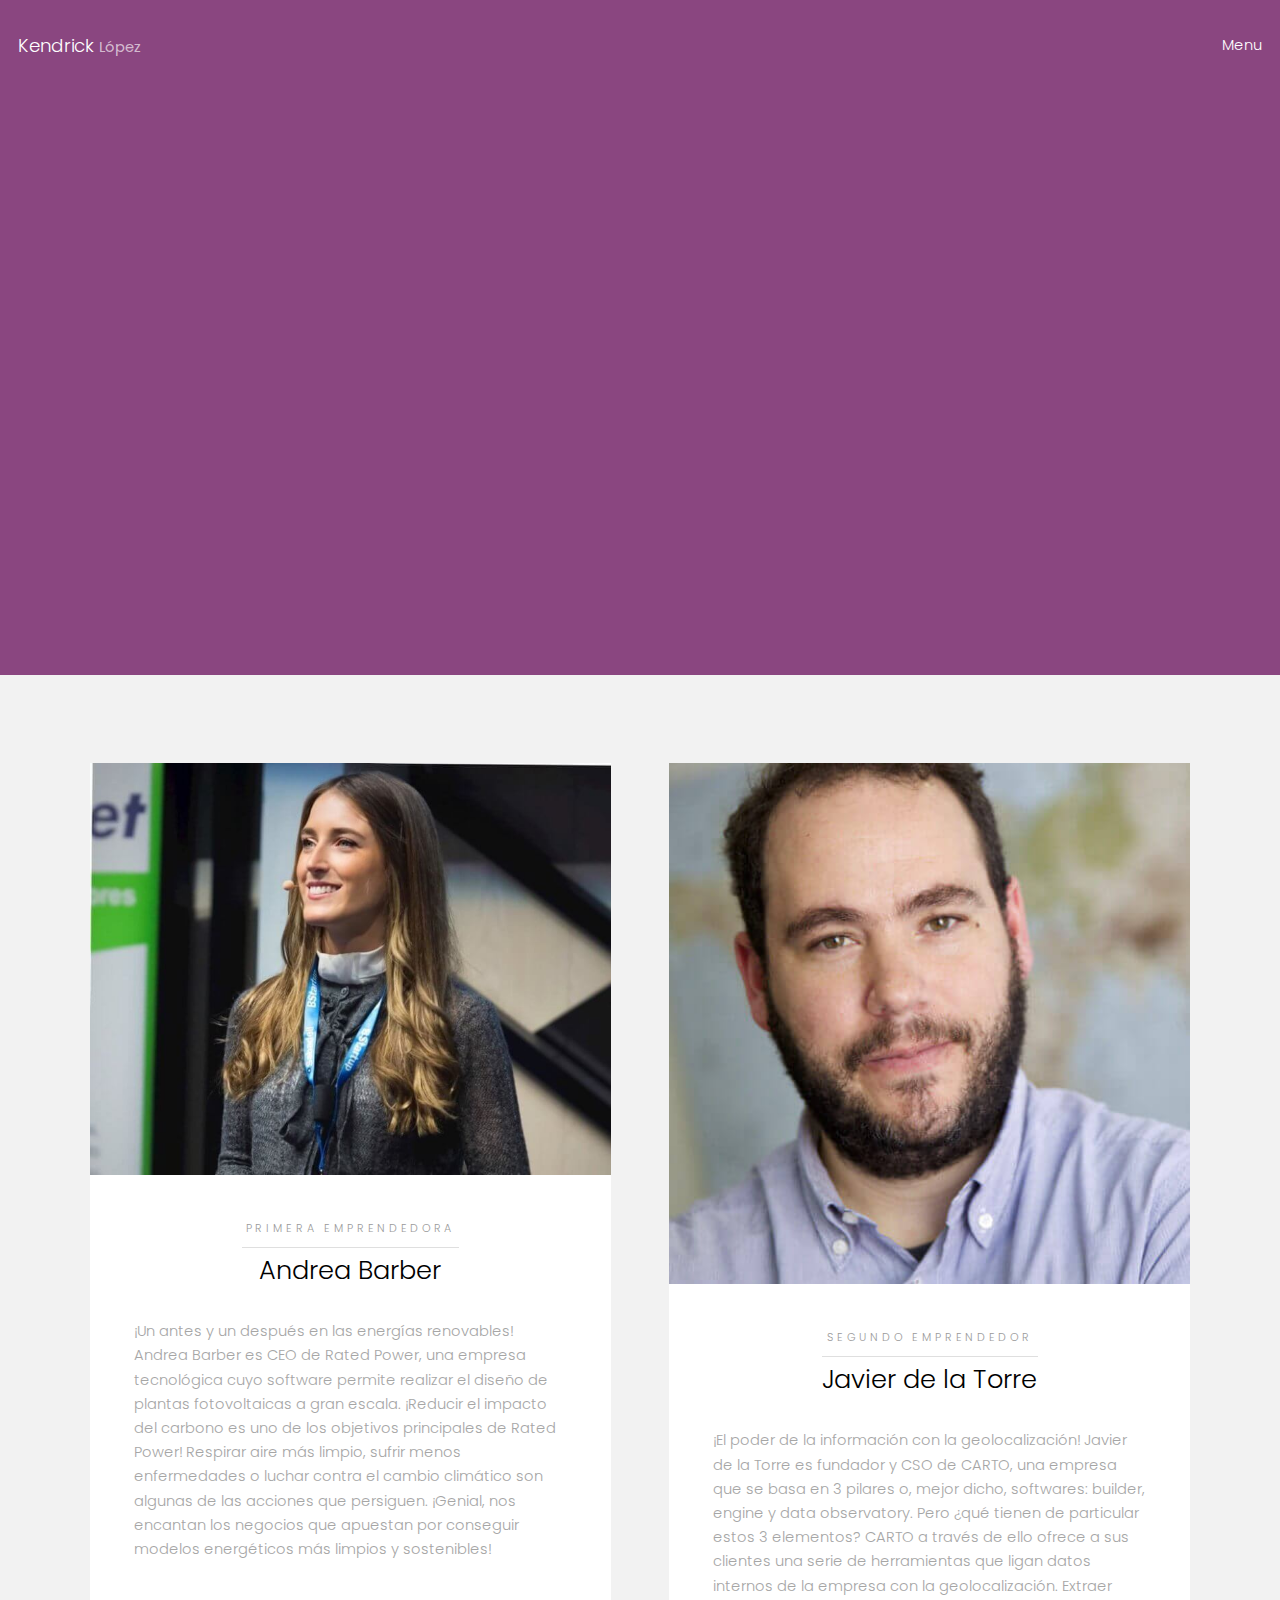
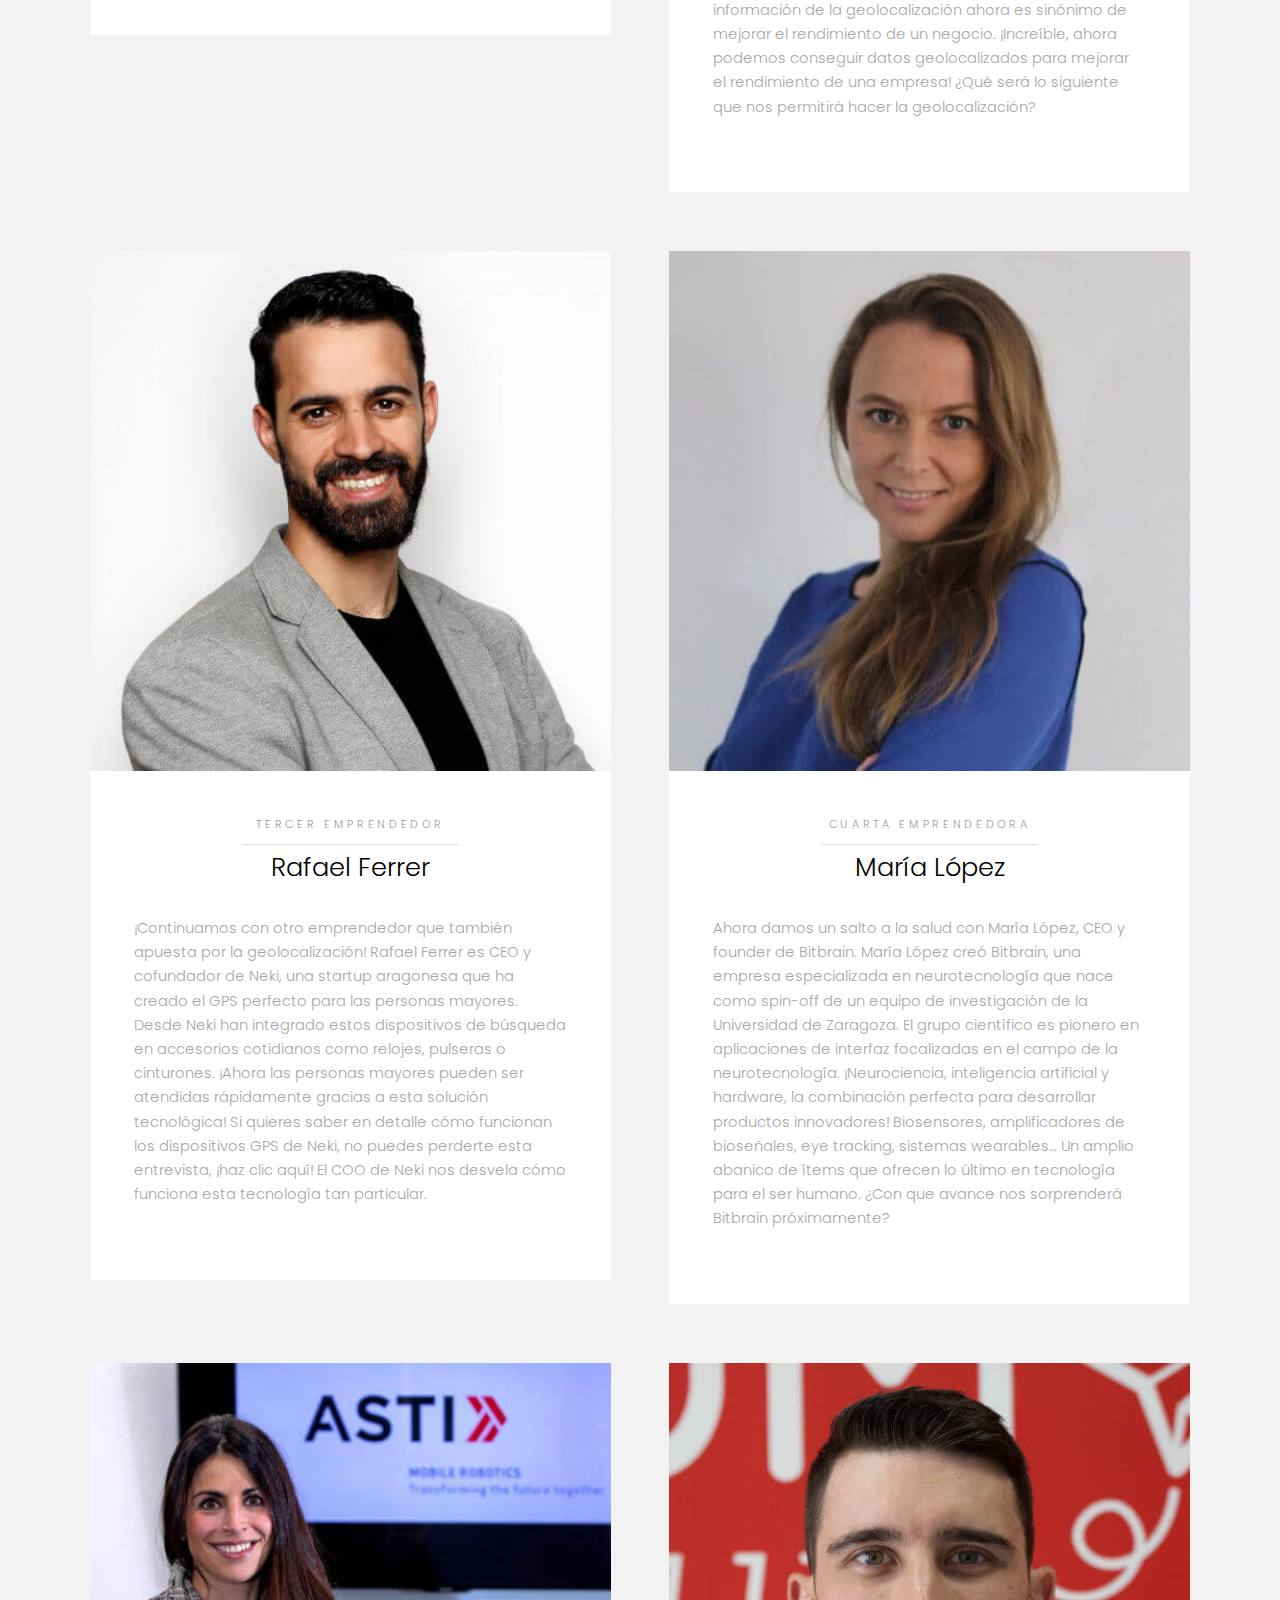
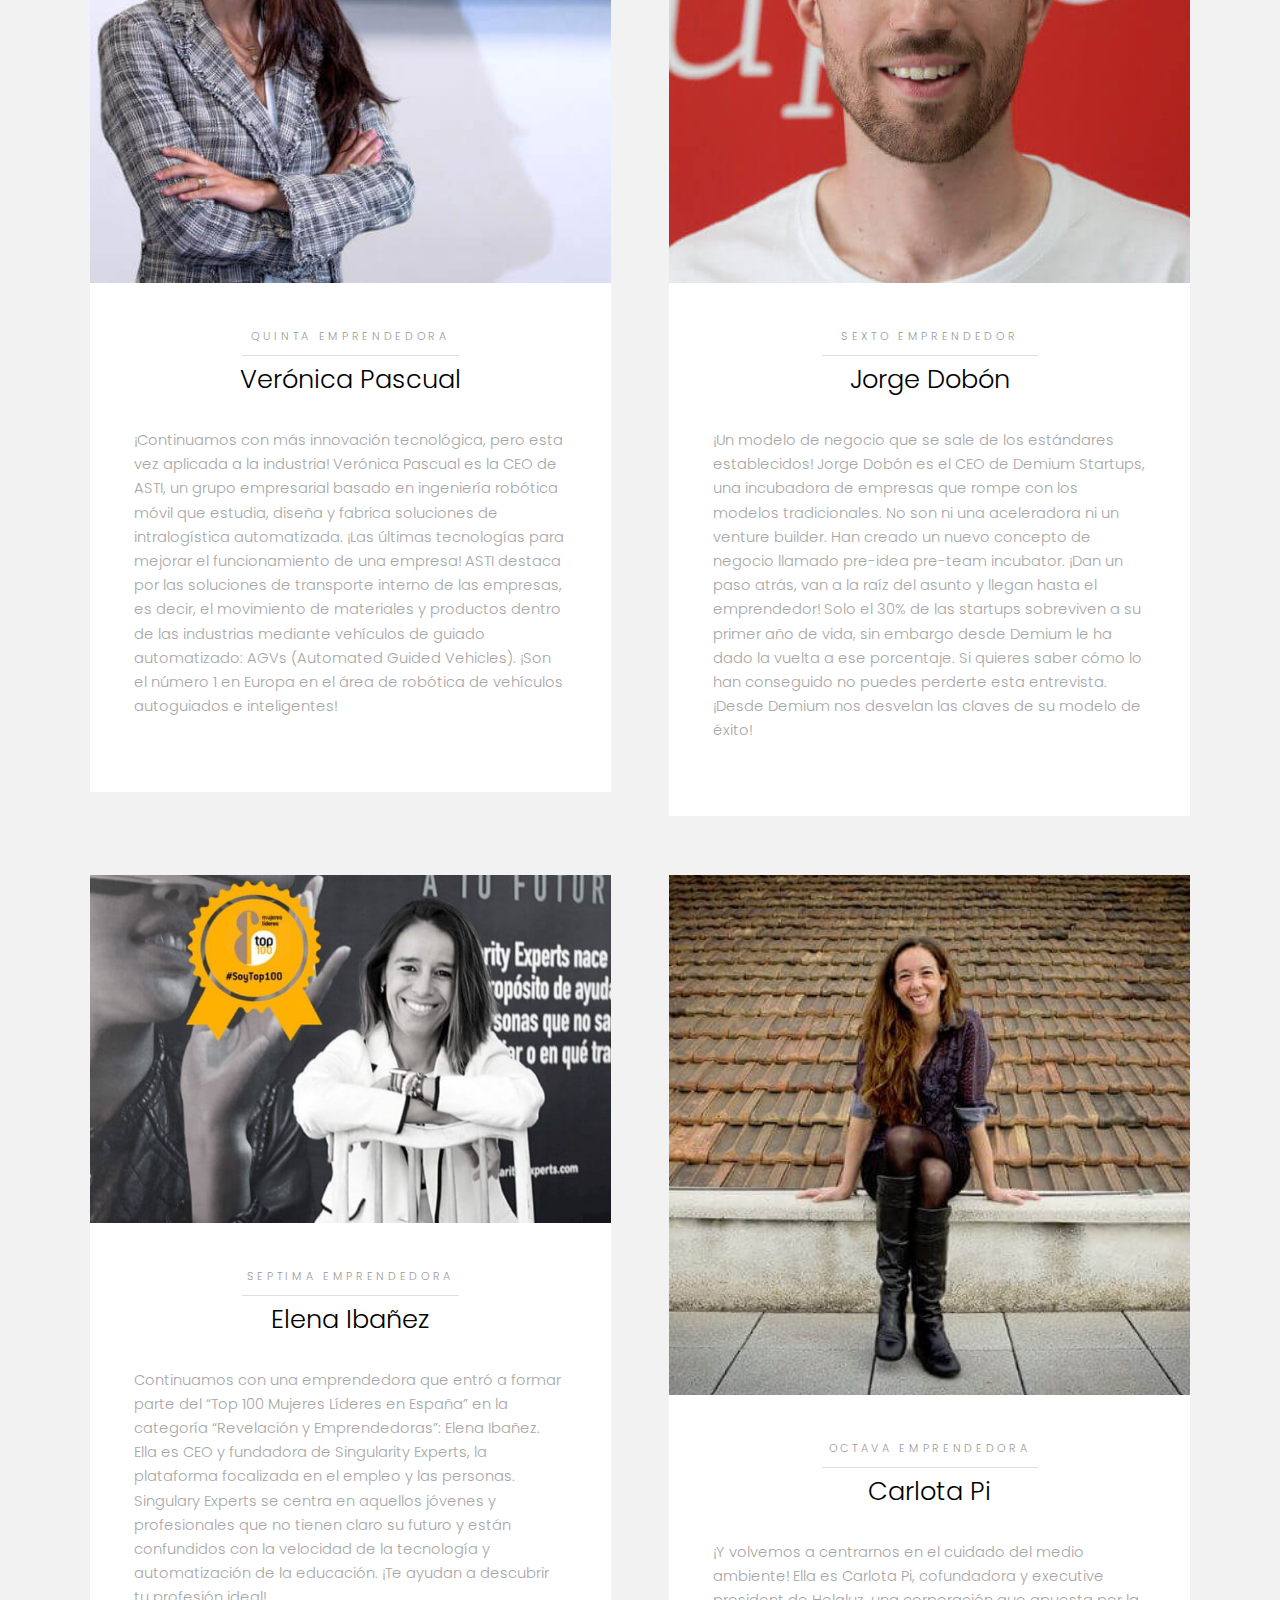
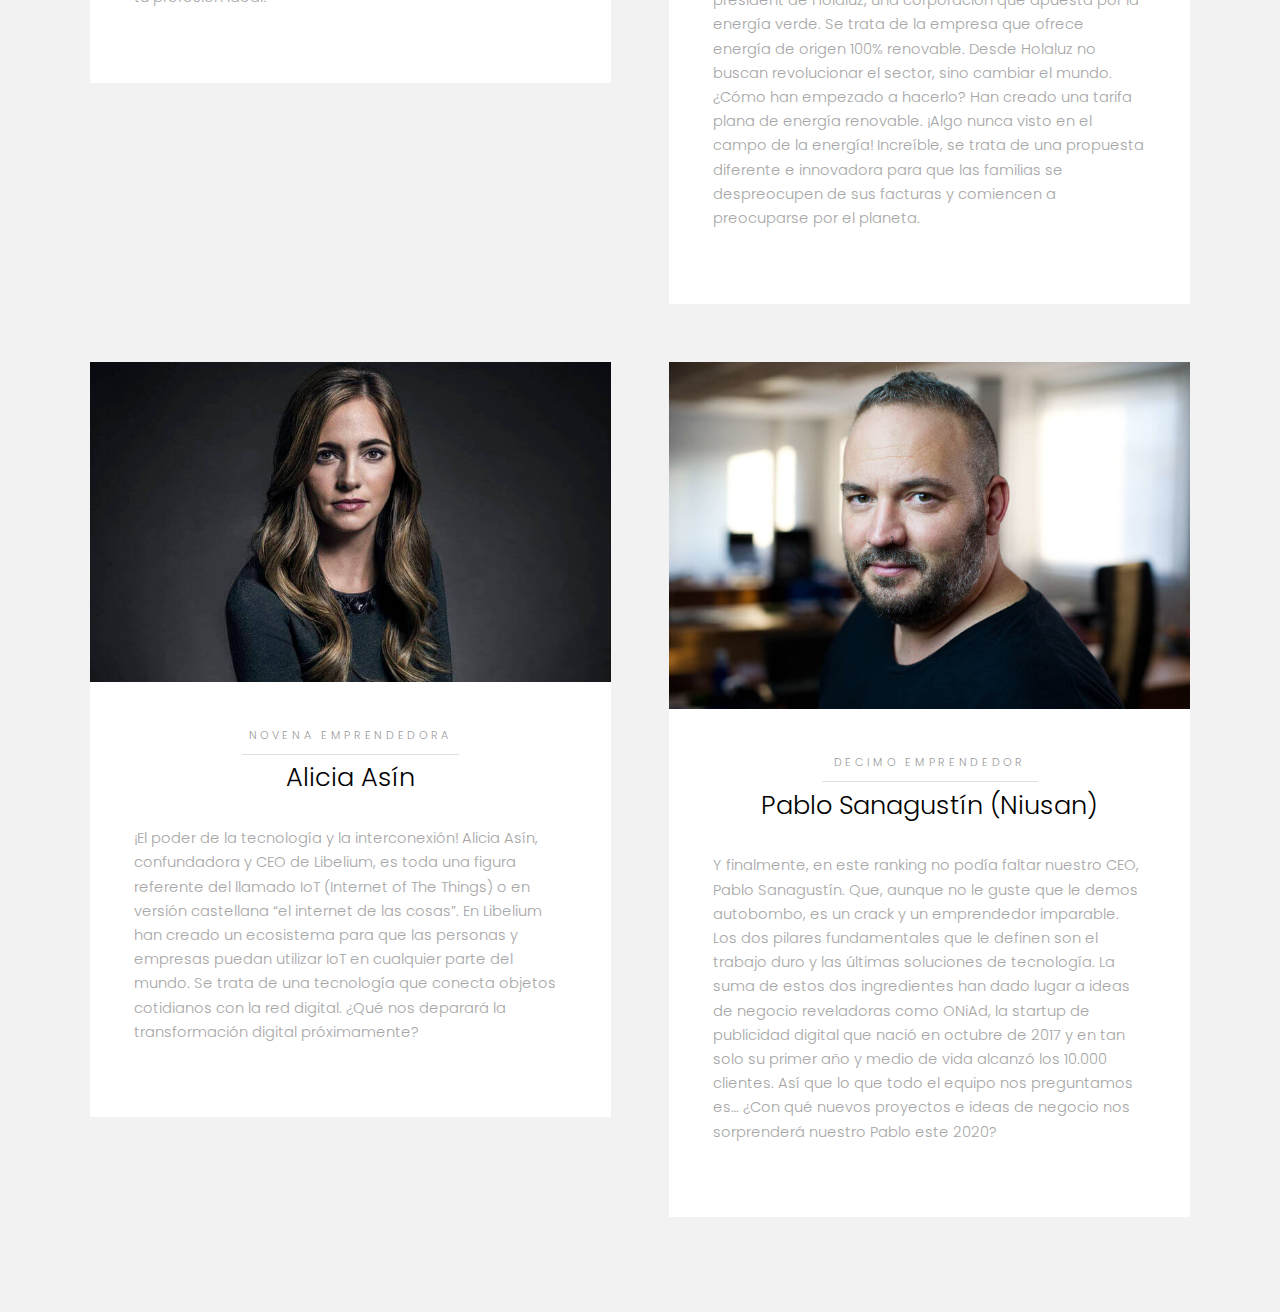
==== commit 0d606ee5: "Agregue una ultima foto" ====
--- a/index.html
+++ b/index.html
@@ -218,7 +218,7 @@
                         <div>
 							<div class="box">
 								<div class="image fit">
-									<img src="images/pic03.jpg" alt="" width="600" height="300"></div>
+									<img src="img/pablo.jpeg" alt="" width="600" height="300"></div>
 								<div class="content">
 									<header class="align-center"><p>Decimo Emprendedor</p>
 										<h2>Pablo Sanagustín (Niusan)</h2>
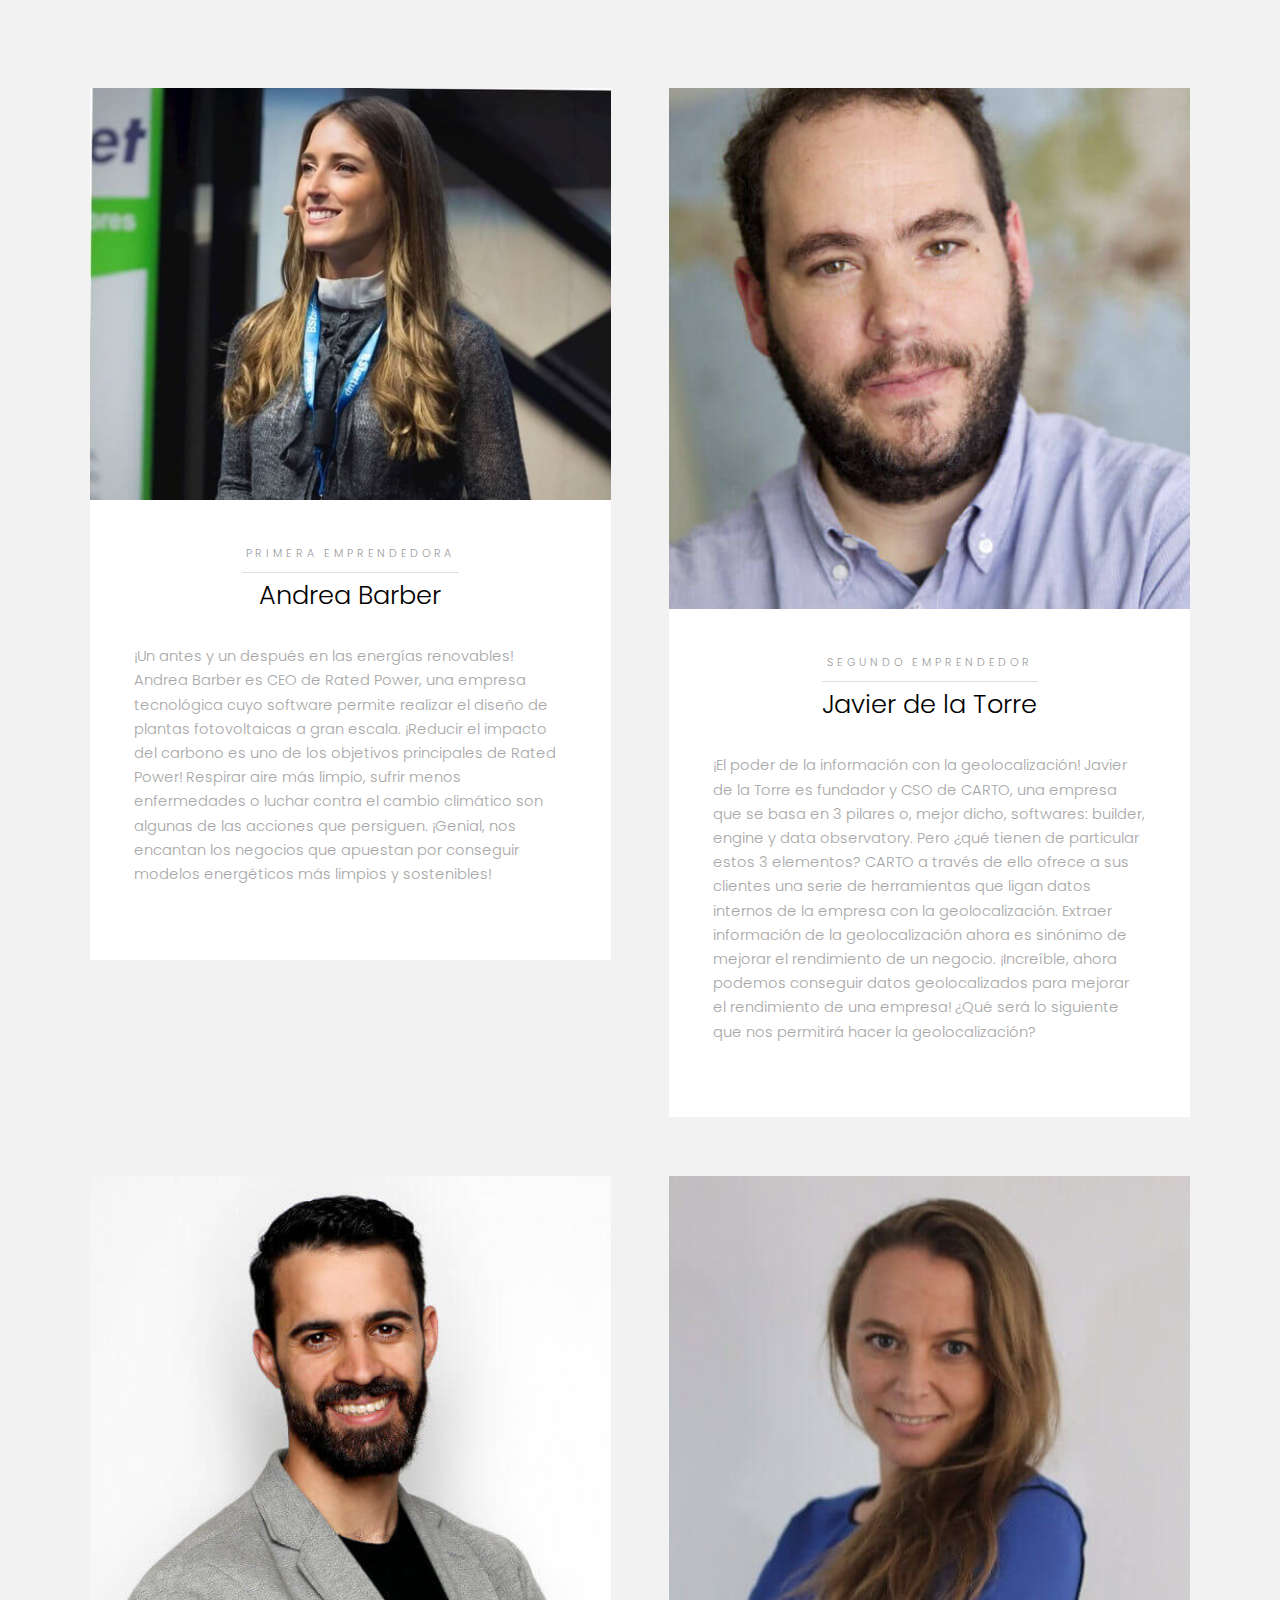
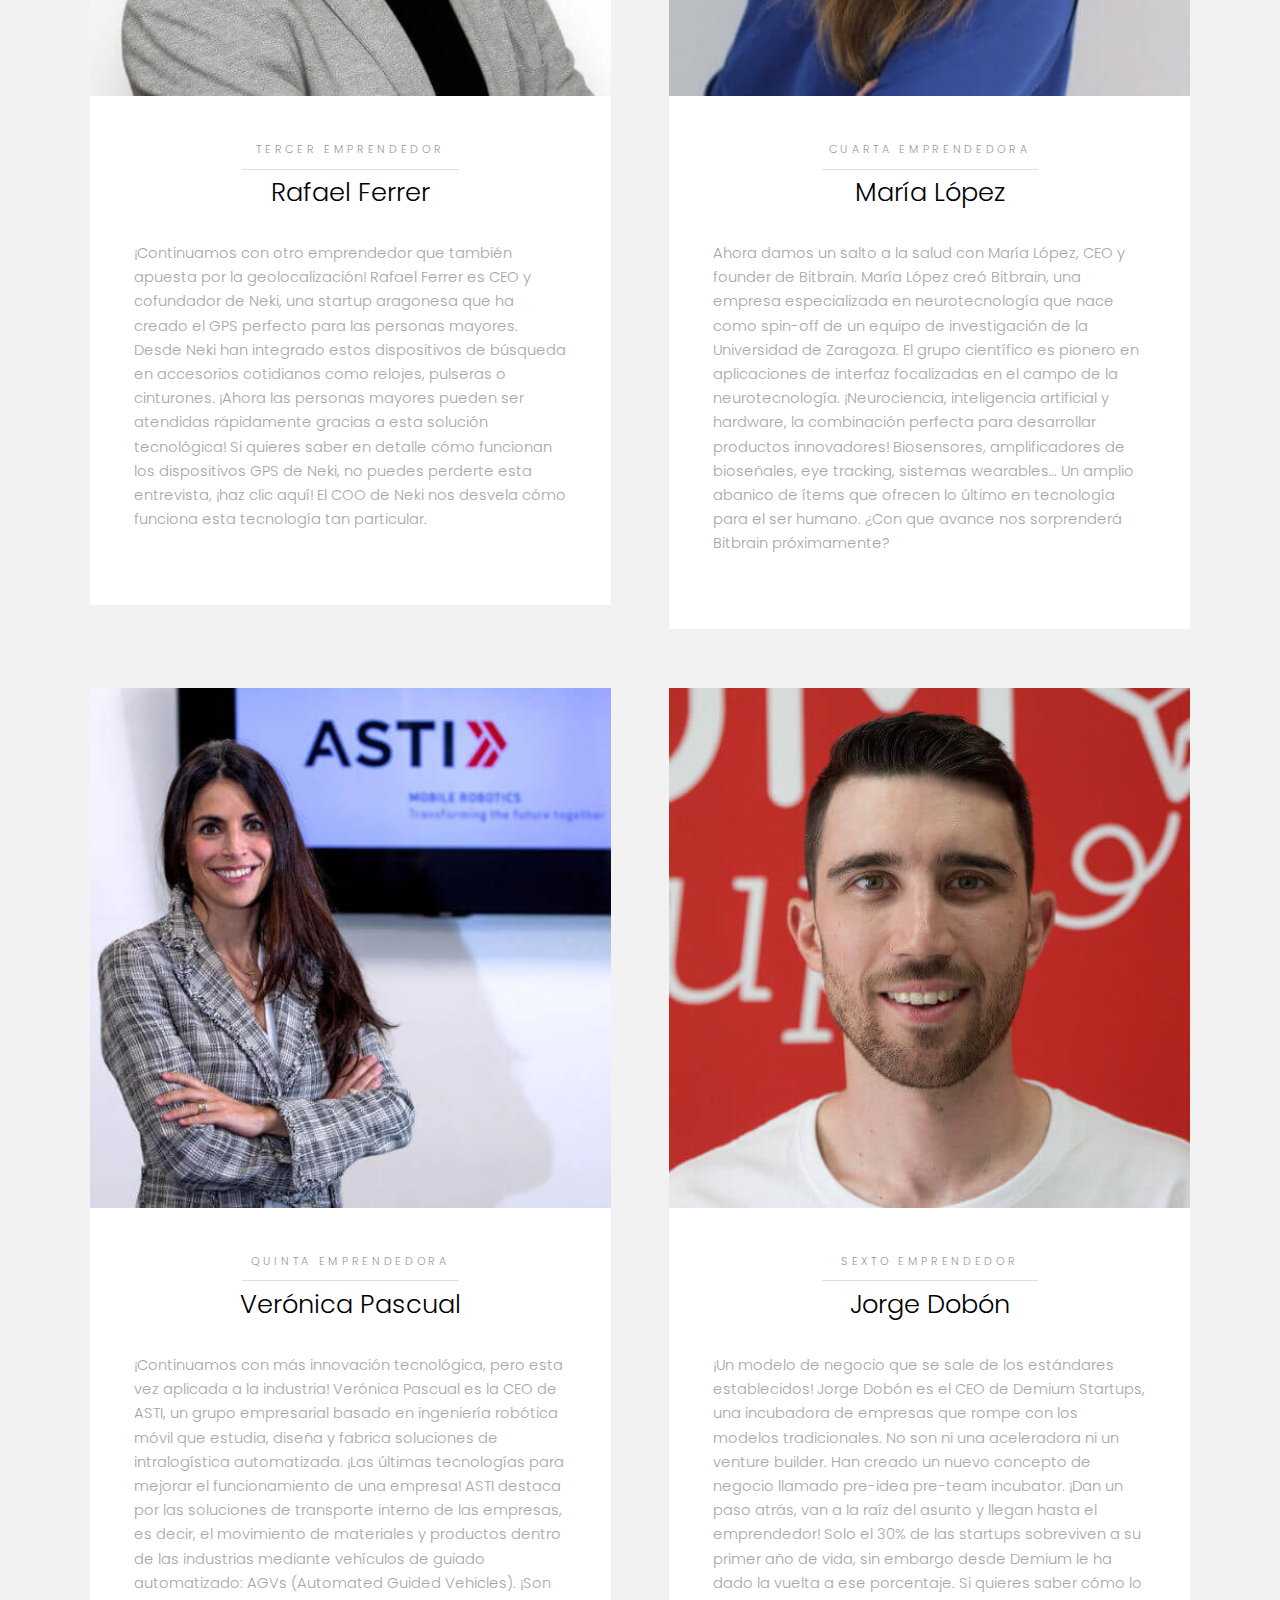
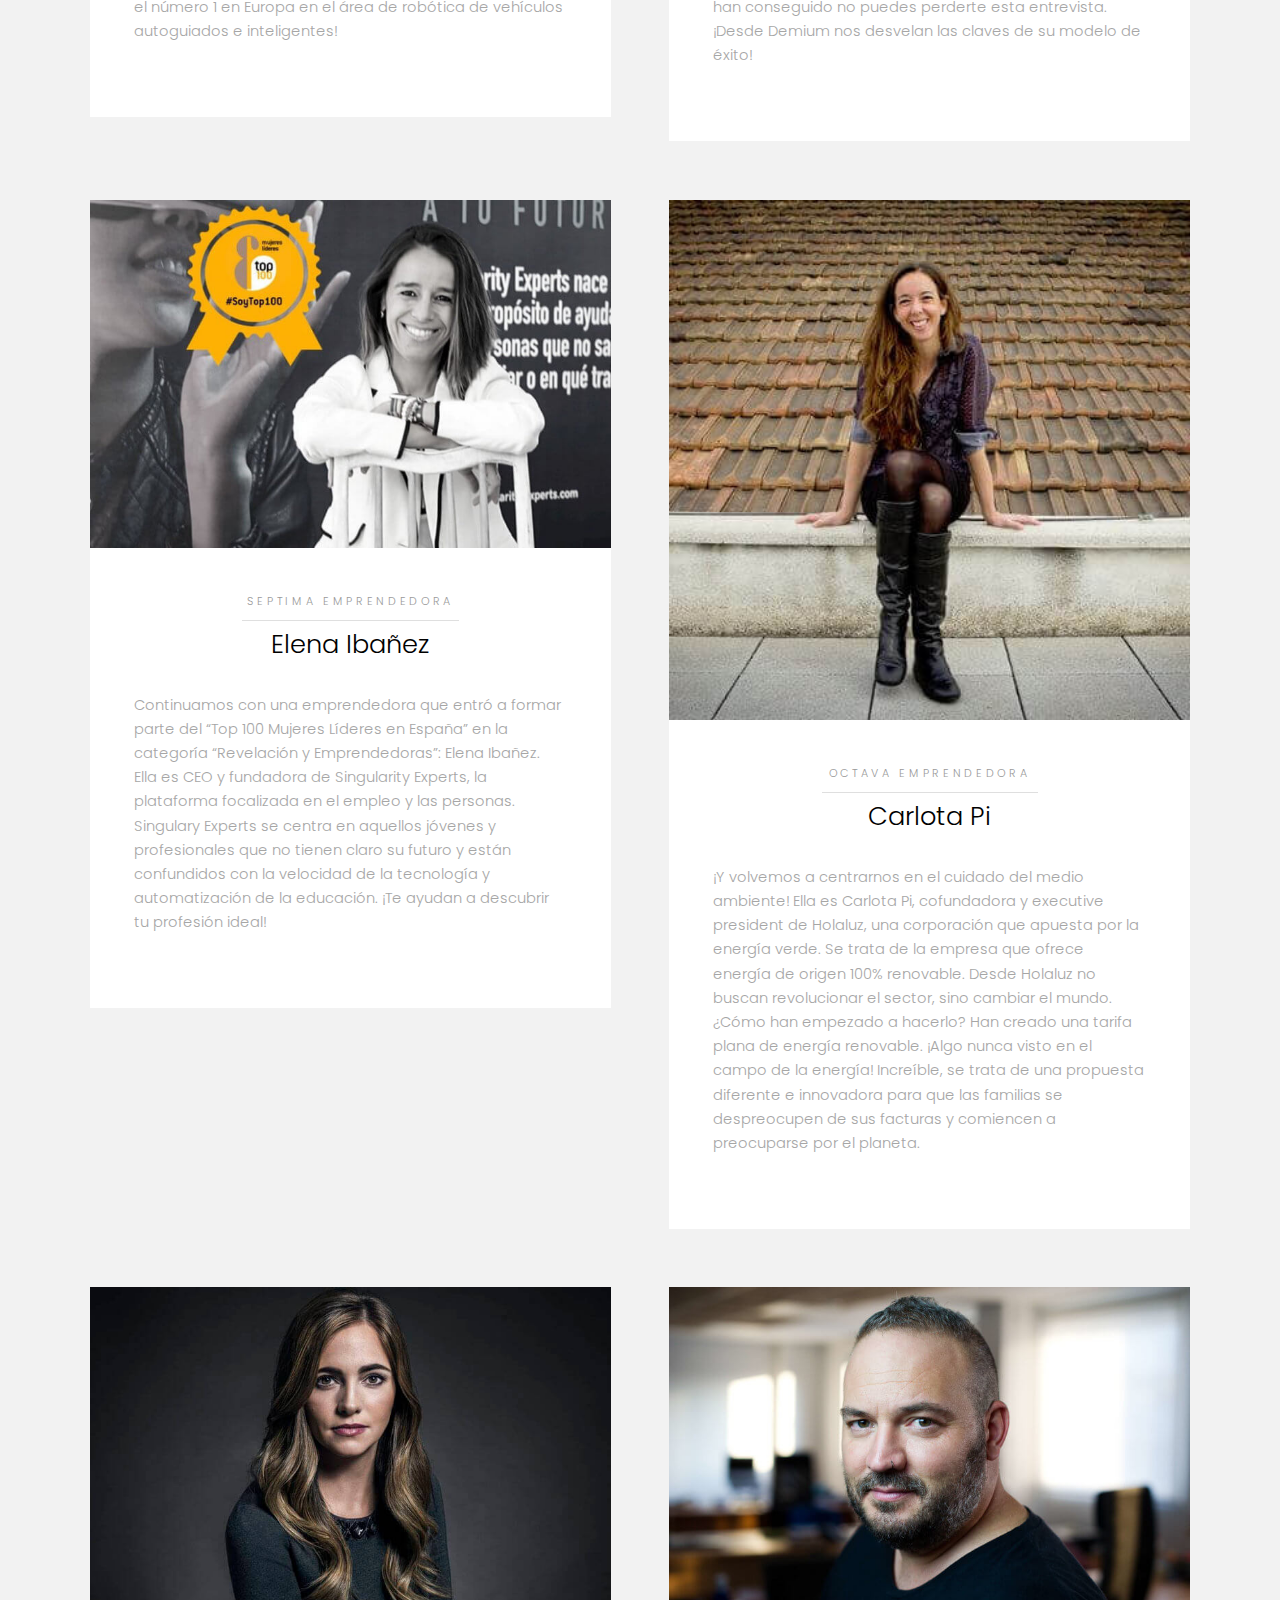
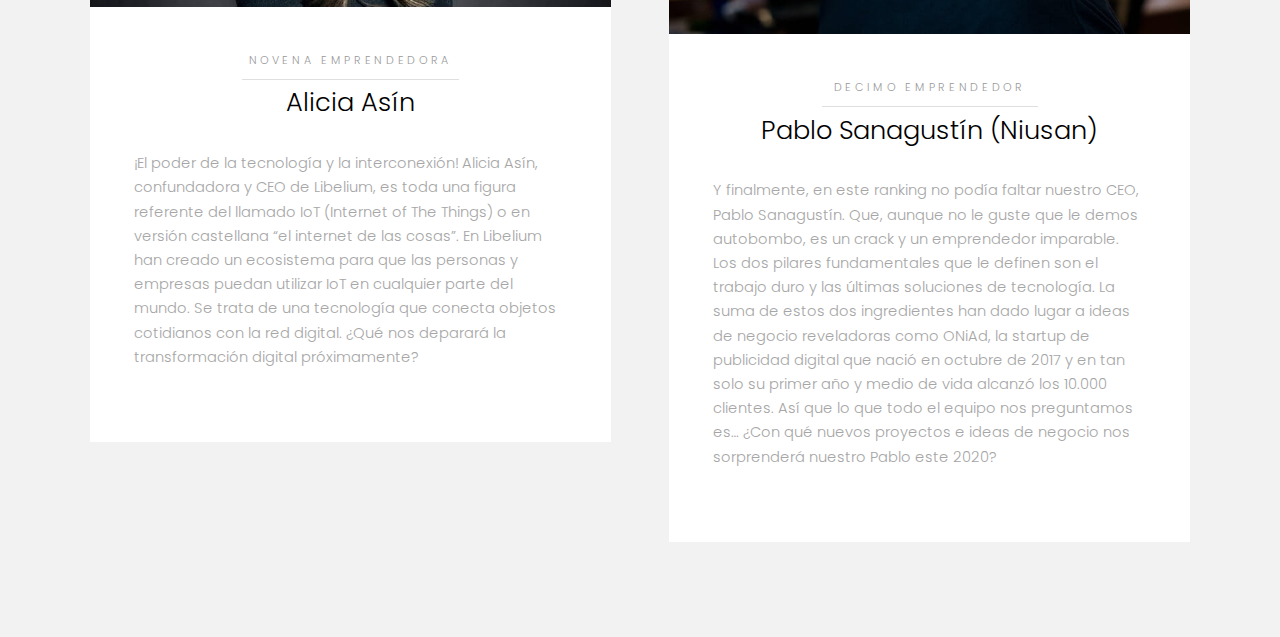
==== commit ddb58fc7: "Cambios en html" ====
--- a/index.html
+++ b/index.html
@@ -8,23 +8,7 @@
 </head>
 <body>
     <!-- Header -->
-			<header id="header" class="alt"><div class="logo"><a href="index.html">Kendrick <span>López</span></a></div>
-				<a href="#menu">Menu</a>
-			</header><!-- Nav --><nav id="menu"><ul class="links"><li><a href="index.html">Home</a></li>
-					<li><a href="empresasSv.html">Empresas SV</a></li>
-					<li><a href="empresarInter.html">Empresas Inter</a></li>
-				</ul></nav><!-- Banner --><section class="banner full"><article><img src="img/pic01.jpg" alt="" width="1440" height="961"><div class="inner">
-						<header><p>Bienvenido Estimado :D</p>
-						</header></div>
-				</article><article><img src="img/pic02.jpg" alt="" width="1440" height="961"><div class="inner">
-						</div>
-				</article><article><img src="img/pic03.jpg" alt="" width="1440" height="962"><div class="inner">
-						</div>
-				</article><article><img src="img/pic04.jpg" alt="" width="1440" height="961"><div class="inner">
-						</div>
-				</article><article><img src="img/slide05.jpg" alt="" width="1440" height="962"><div class="inner">
-						</div>
-				</article></section><!-- One --><section id="one" class="wrapper style2"><div class="inner">
+			<!-- One --><section id="one" class="wrapper style2"><div class="inner">
 					<div class="grid-style">
 
 						<div>
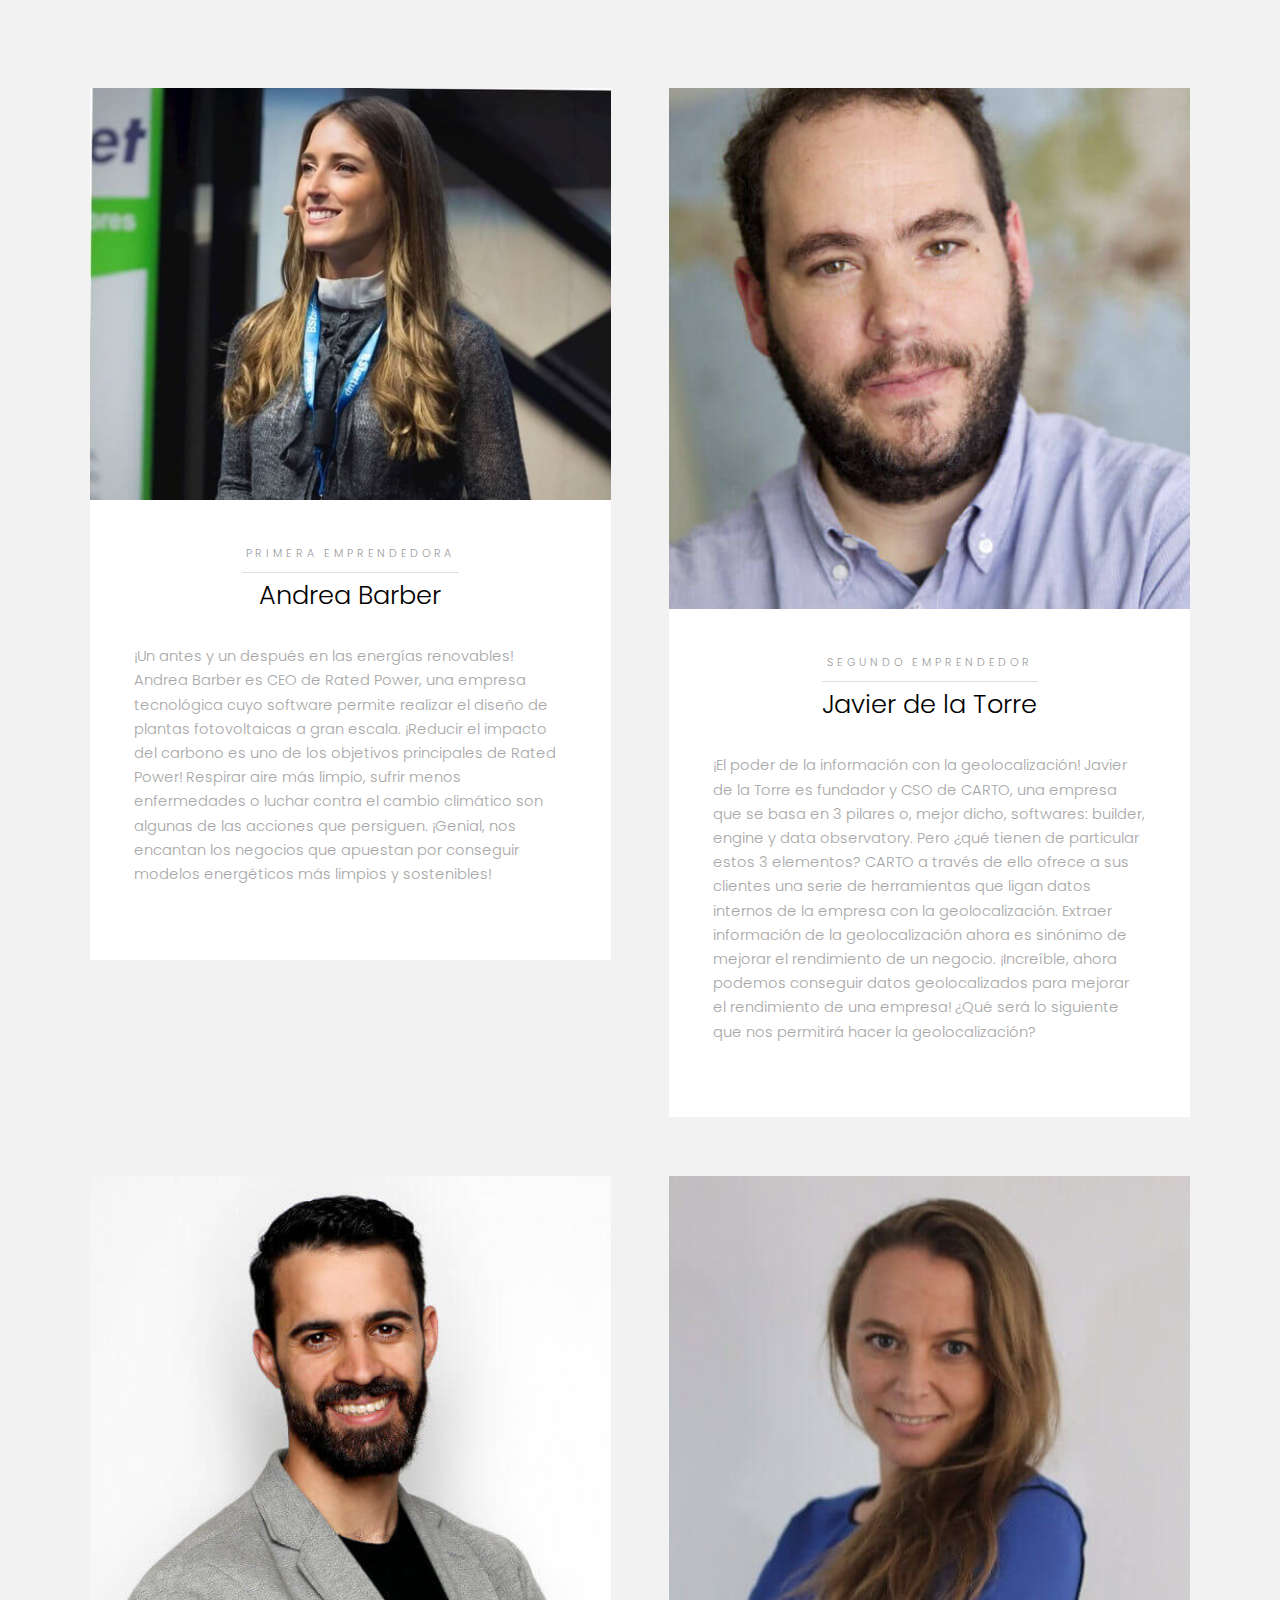
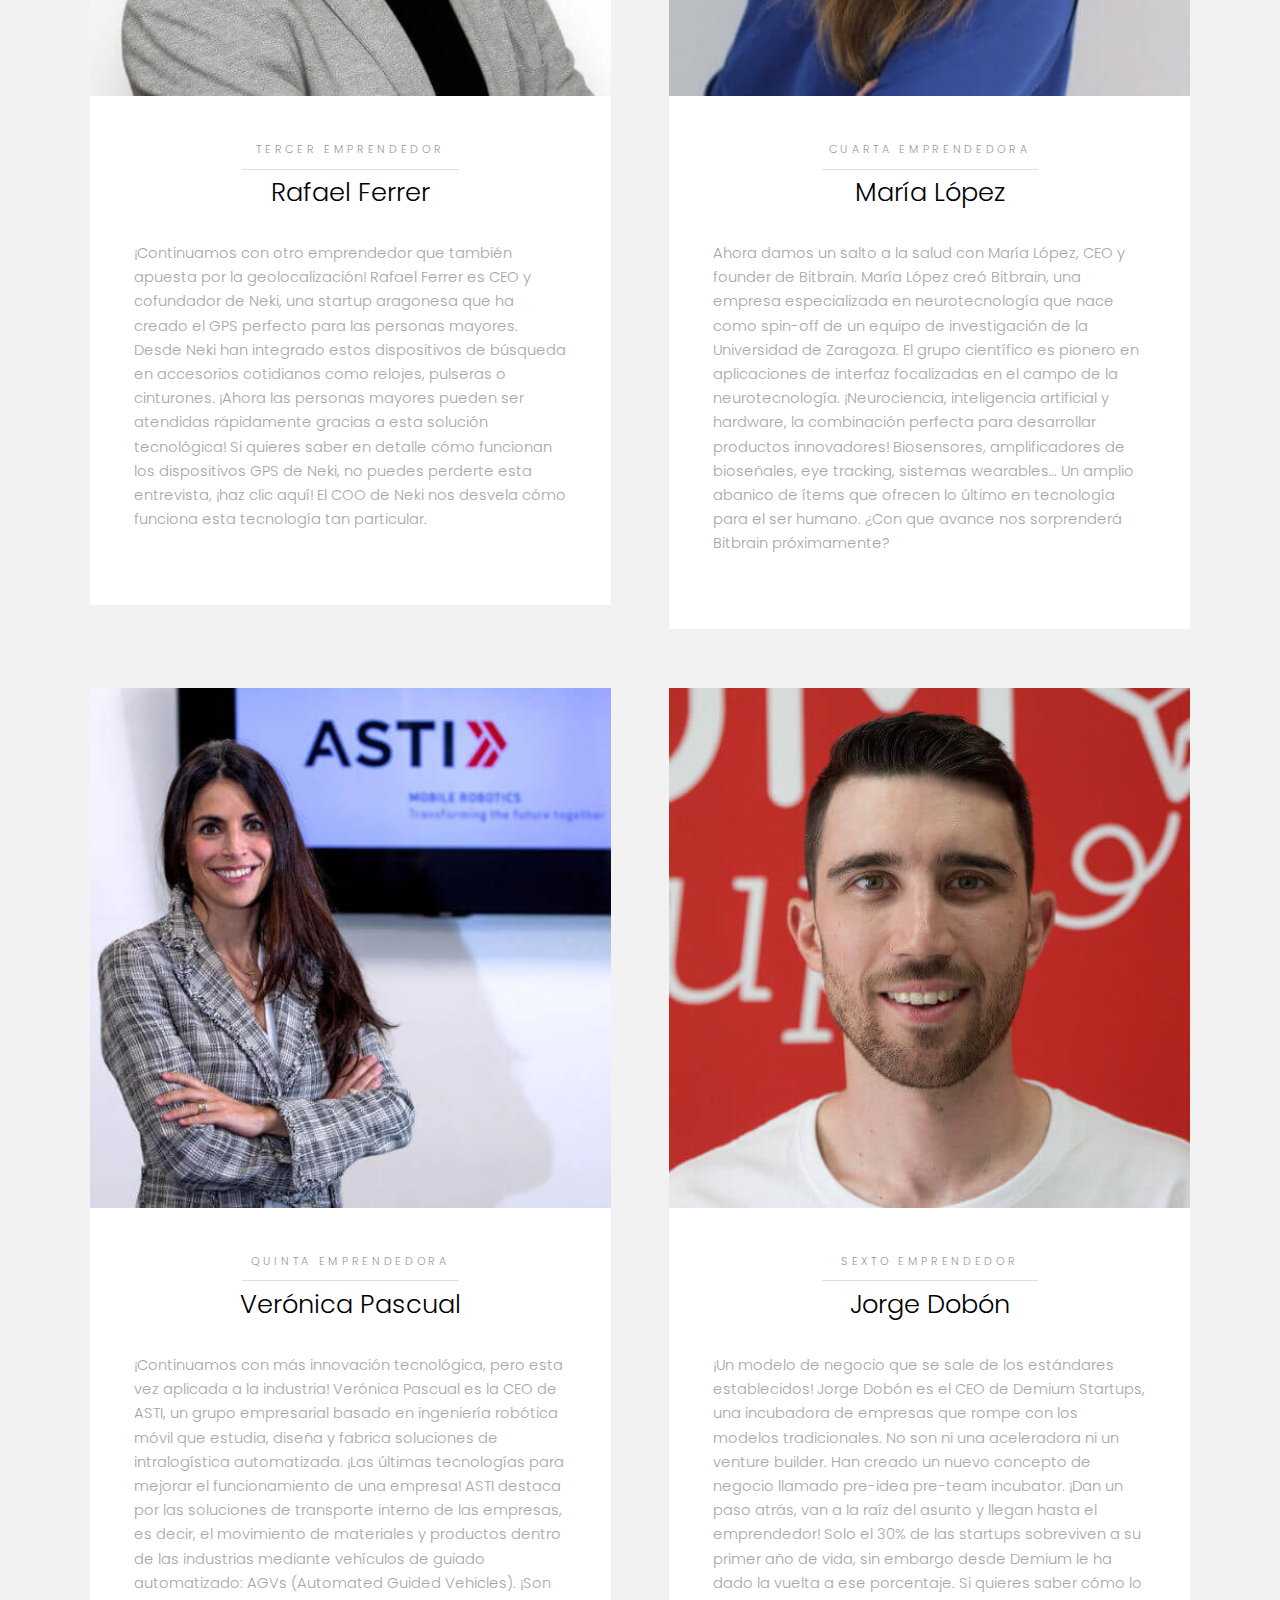
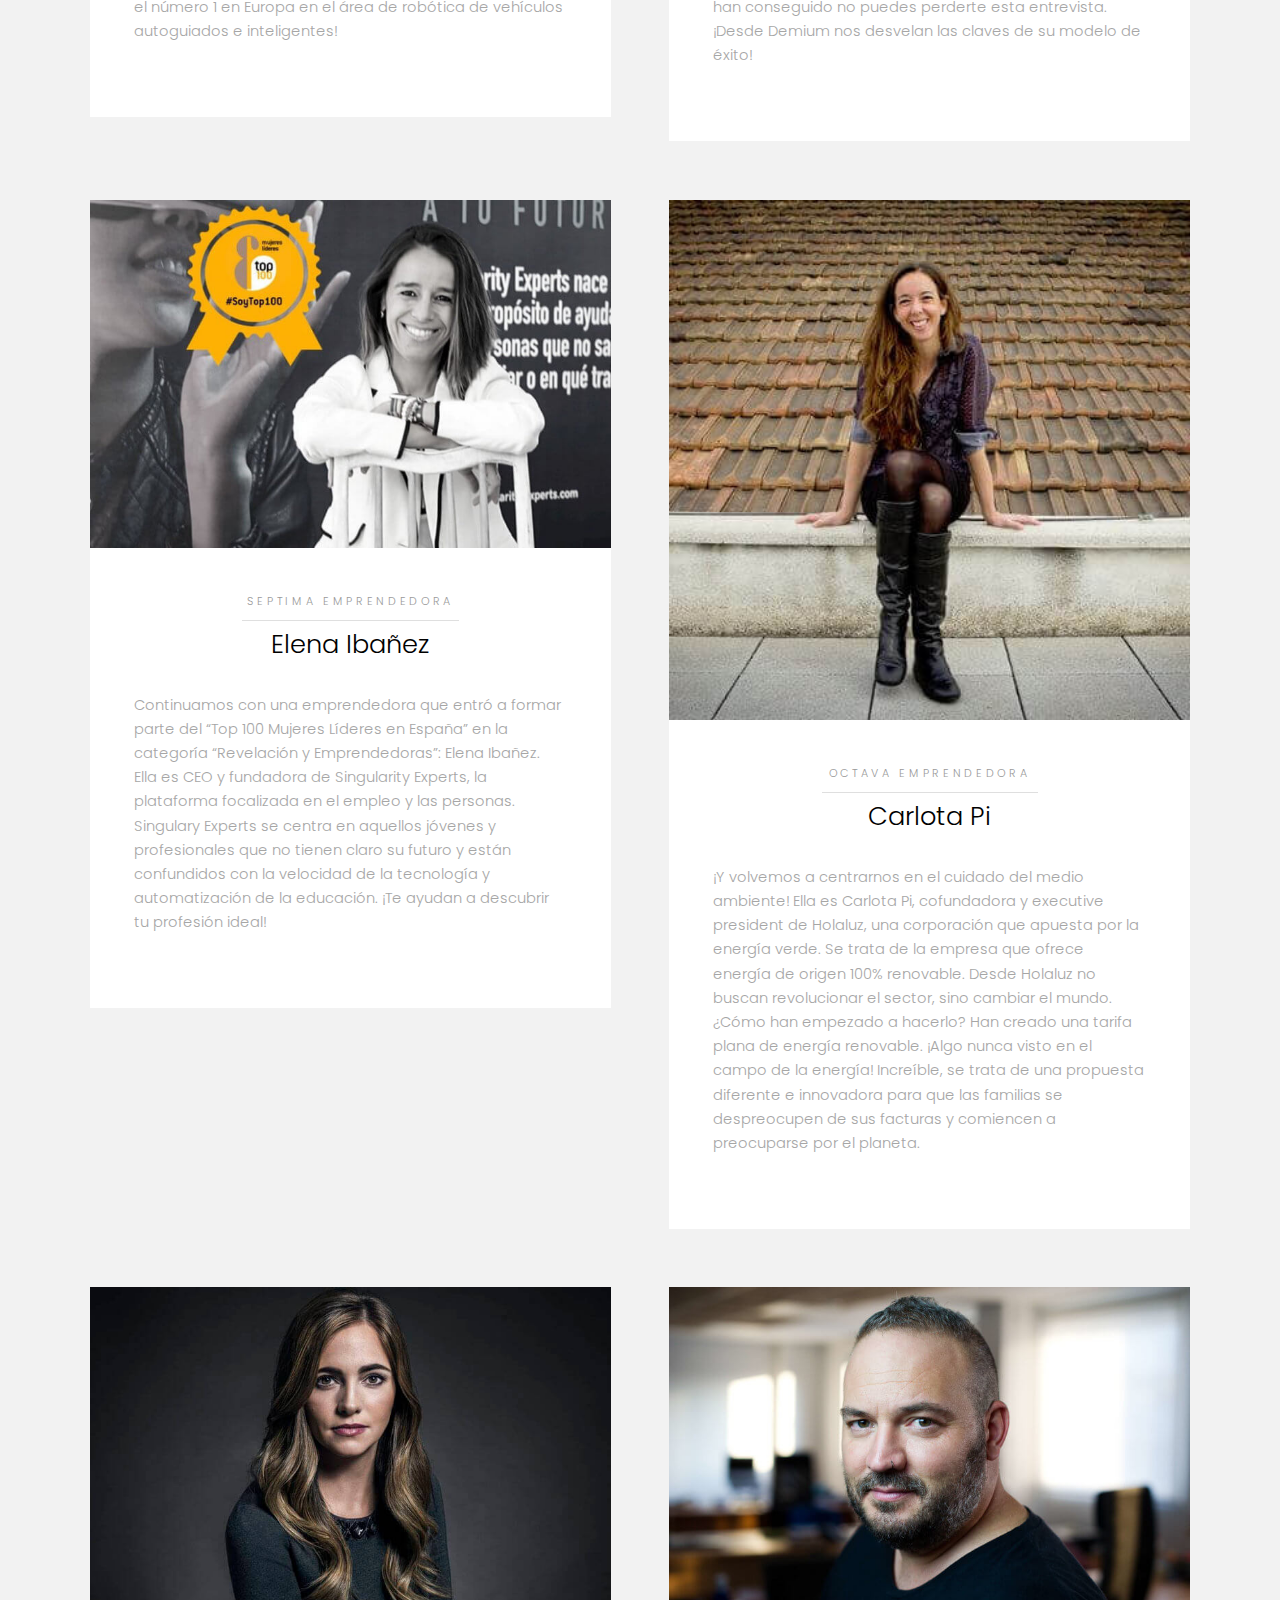
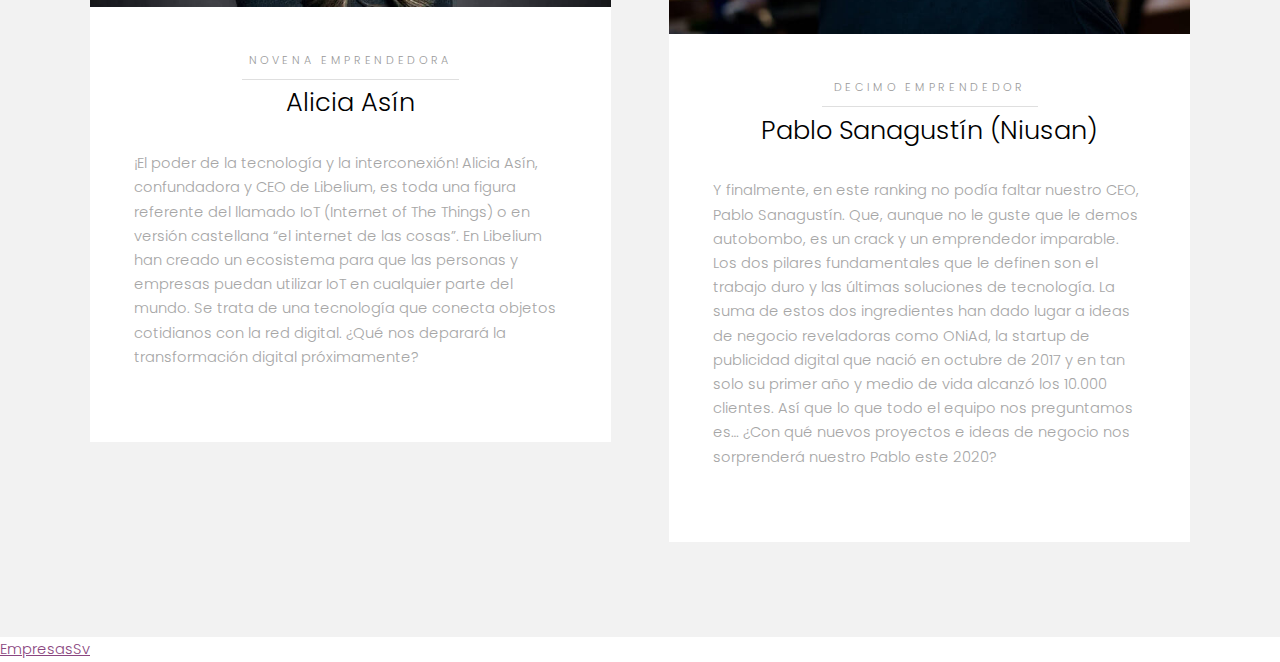
==== commit 8177fe70: "Agregue un boton en idex" ====
--- a/index.html
+++ b/index.html
@@ -19,7 +19,8 @@
 									<header class="align-center"><p>Primera Emprendedora</p>
 										<h2>Andrea Barber</h2>
 
-									</header><p> ¡Un antes y un después en las energías renovables!
+									</header><p> 
+										¡Un antes y un después en las energías renovables!
 
                                         Andrea Barber es CEO de Rated Power, una empresa tecnológica cuyo software permite realizar el diseño de plantas fotovoltaicas a gran escala.
                                         
@@ -38,7 +39,8 @@
 								<div class="content">
 									<header class="align-center"><p>Segundo emprendedor</p>
 										<h2>Javier de la Torre</h2>
-									</header><p> ¡El poder de la información con la geolocalización!
+									</header><p> 
+										¡El poder de la información con la geolocalización!
 
                                         Javier de la Torre es fundador y CSO de CARTO, una empresa que se basa en 3 pilares o, mejor dicho, softwares: builder, engine y data observatory.
                                         
@@ -61,7 +63,8 @@
 								<div class="content">
 									<header class="align-center"><p>Tercer Emprendedor</p>
 										<h2>Rafael Ferrer</h2>
-									</header><p> ¡Continuamos con otro emprendedor que también apuesta por la geolocalización!
+									</header><p> 
+										¡Continuamos con otro emprendedor que también apuesta por la geolocalización!
 
                                         Rafael Ferrer es CEO y cofundador de Neki, una startup aragonesa que ha creado el GPS perfecto para las personas mayores.
                                         
@@ -82,7 +85,8 @@
 								<div class="content">
 									<header class="align-center"><p>Cuarta Emprendedora</p>
 										<h2>María López</h2>
-									</header><p> Ahora damos un salto a la salud con María López, CEO y founder de Bitbrain.
+									</header><p> 
+										Ahora damos un salto a la salud con María López, CEO y founder de Bitbrain.
 
                                         María López creó Bitbrain, una empresa especializada en neurotecnología que nace como spin-off de un equipo de investigación de la Universidad de Zaragoza.
                                         
@@ -105,7 +109,8 @@
 								<div class="content">
 									<header class="align-center"><p>Quinta Emprendedora</p>
 										<h2>Verónica Pascual</h2>
-									</header><p> ¡Continuamos con más innovación tecnológica, pero esta vez aplicada a la industria!
+									</header><p> 
+										¡Continuamos con más innovación tecnológica, pero esta vez aplicada a la industria!
 
                                         Verónica Pascual es la CEO de ASTI, un grupo empresarial basado en ingeniería robótica móvil que estudia, diseña y fabrica soluciones de intralogística automatizada.
                                         
@@ -126,7 +131,8 @@
 								<div class="content">
 									<header class="align-center"><p>Sexto Emprendedor</p>
 										<h2>Jorge Dobón</h2>
-									</header><p> ¡Un modelo de negocio que se sale de los estándares establecidos!
+									</header><p> 
+										¡Un modelo de negocio que se sale de los estándares establecidos!
 
                                         Jorge Dobón es el CEO de Demium Startups, una incubadora de empresas que rompe con los modelos tradicionales.
                                         
@@ -147,7 +153,8 @@
 								<div class="content">
 									<header class="align-center"><p>Septima Emprendedora</p>
 										<h2>Elena Ibañez</h2>
-									</header><p> Continuamos con una emprendedora que entró a formar parte del “Top 100 Mujeres Líderes en España” en la categoría “Revelación y Emprendedoras”: Elena Ibañez.
+									</header><p> 
+										Continuamos con una emprendedora que entró a formar parte del “Top 100 Mujeres Líderes en España” en la categoría “Revelación y Emprendedoras”: Elena Ibañez.
 
                                         Ella es CEO y fundadora de Singularity Experts, la plataforma focalizada en el empleo y las personas.
                                         
@@ -164,7 +171,8 @@
 								<div class="content">
 									<header class="align-center"><p>Octava Emprendedora</p>
 										<h2>Carlota Pi</h2>
-									</header><p> ¡Y volvemos a centrarnos en el cuidado del medio ambiente!
+									</header><p> 
+										¡Y volvemos a centrarnos en el cuidado del medio ambiente!
 
                                         Ella es Carlota Pi, cofundadora y executive president de Holaluz, una corporación que apuesta por la energía verde.
                                         
@@ -187,7 +195,8 @@
 								<div class="content">
 									<header class="align-center"><p>Novena Emprendedora</p>
 										<h2>Alicia Asín</h2>
-									</header><p> ¡El poder de la tecnología y la interconexión!
+									</header><p> 
+										¡El poder de la tecnología y la interconexión!
 
                                         Alicia Asín, confundadora y CEO de Libelium, es toda una figura referente del llamado IoT (Internet of The Things) o en versión castellana “el internet de las cosas”.
                                         
@@ -206,7 +215,8 @@
 								<div class="content">
 									<header class="align-center"><p>Decimo Emprendedor</p>
 										<h2>Pablo Sanagustín (Niusan)</h2>
-									</header><p> Y finalmente, en este ranking no podía faltar nuestro CEO, Pablo Sanagustín. Que, aunque no le guste que le demos autobombo, es un crack y un emprendedor imparable.
+									</header><p> 
+										Y finalmente, en este ranking no podía faltar nuestro CEO, Pablo Sanagustín. Que, aunque no le guste que le demos autobombo, es un crack y un emprendedor imparable.
 
                                         Los dos pilares fundamentales que le definen son el trabajo duro y las últimas soluciones de tecnología.
                                         
@@ -221,5 +231,7 @@
 					</div>
 				</div>
 			</section>
+
+			<a href="empresasSv.html" target="_blank">EmpresasSv</a>
 </body>
 </html>